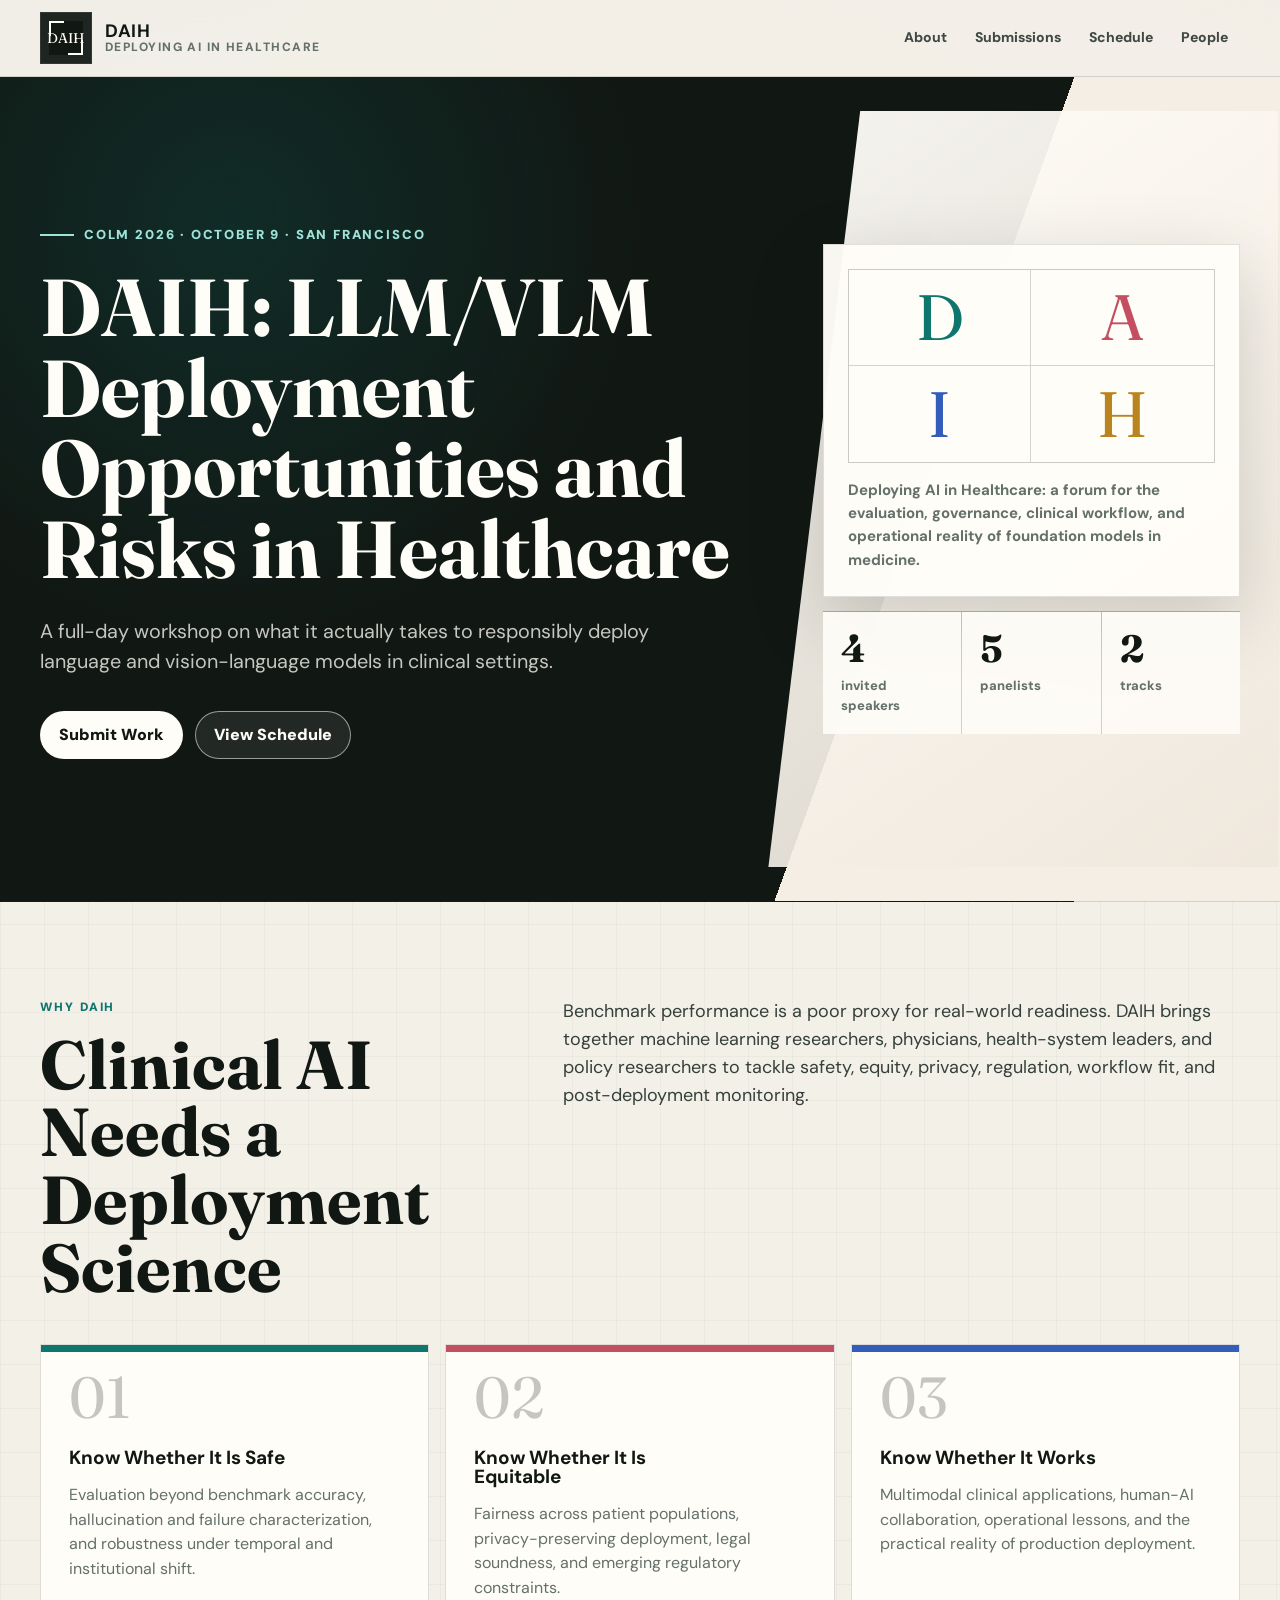
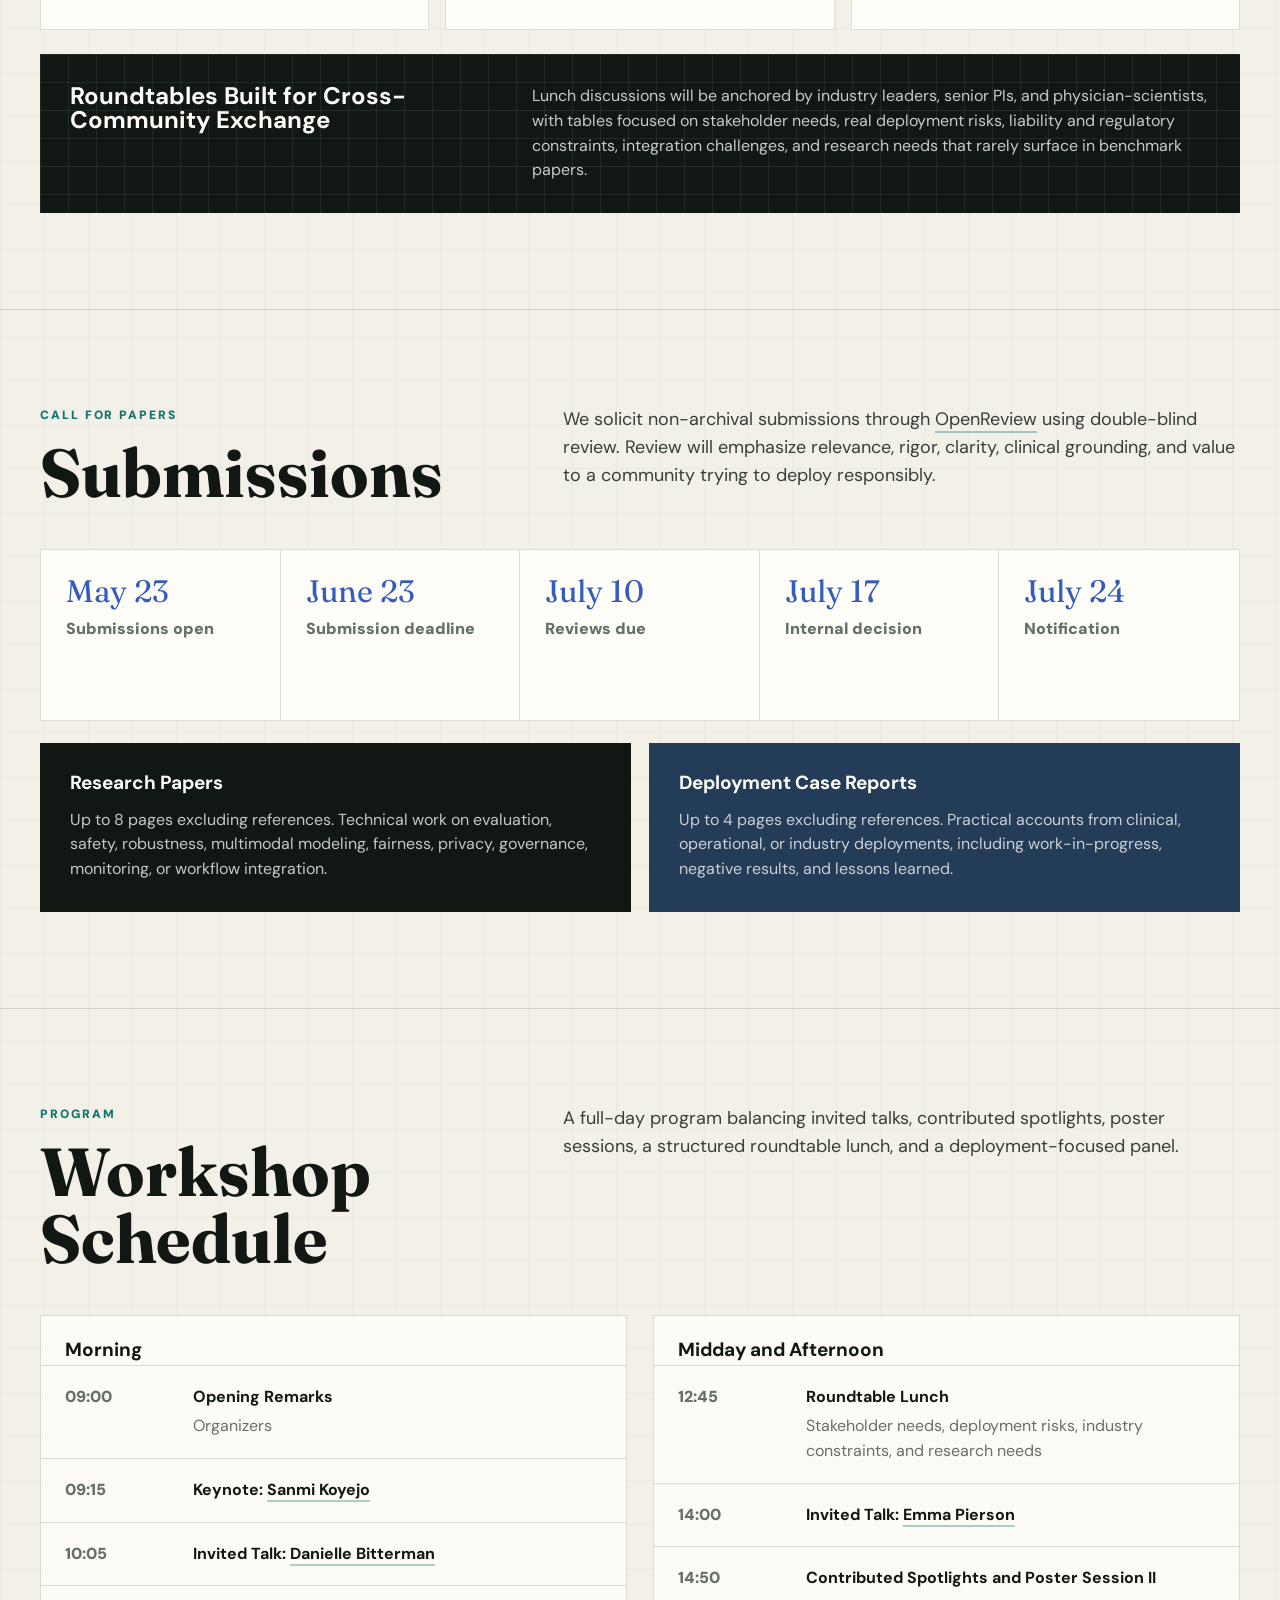
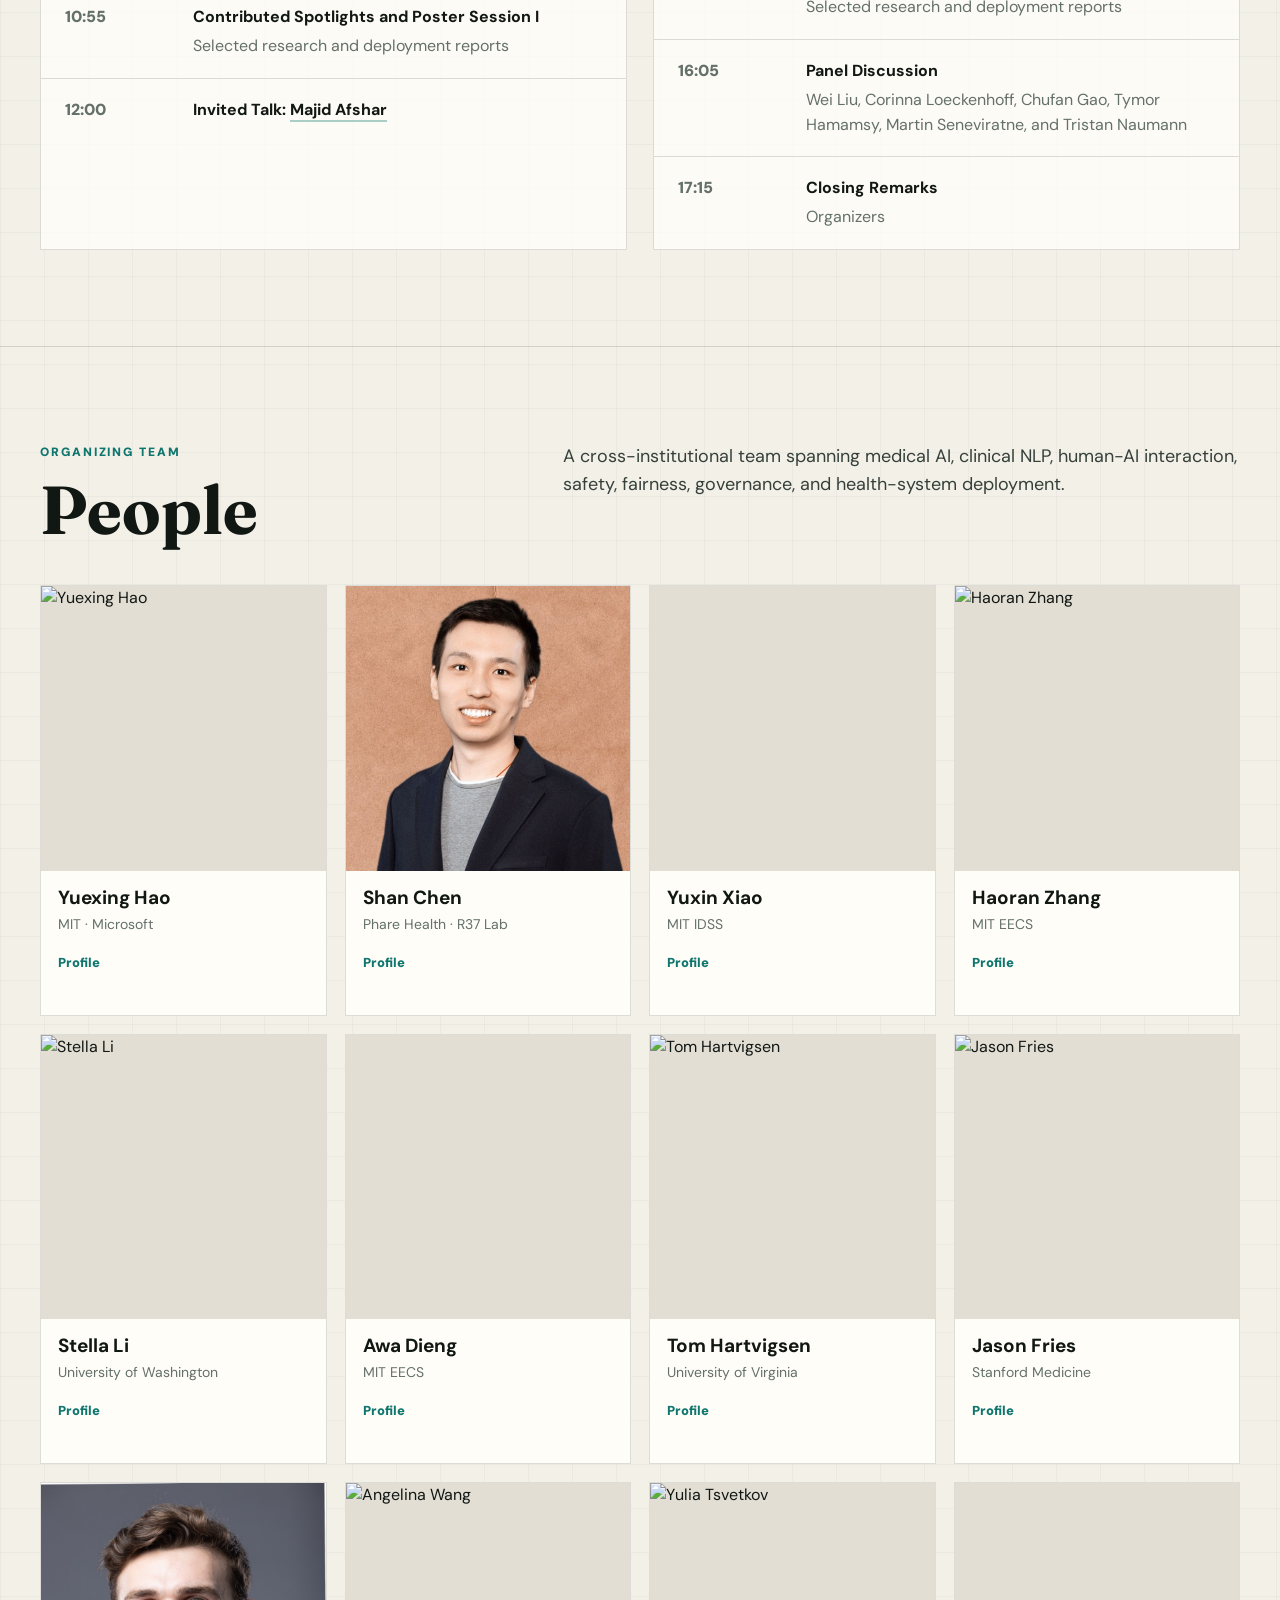
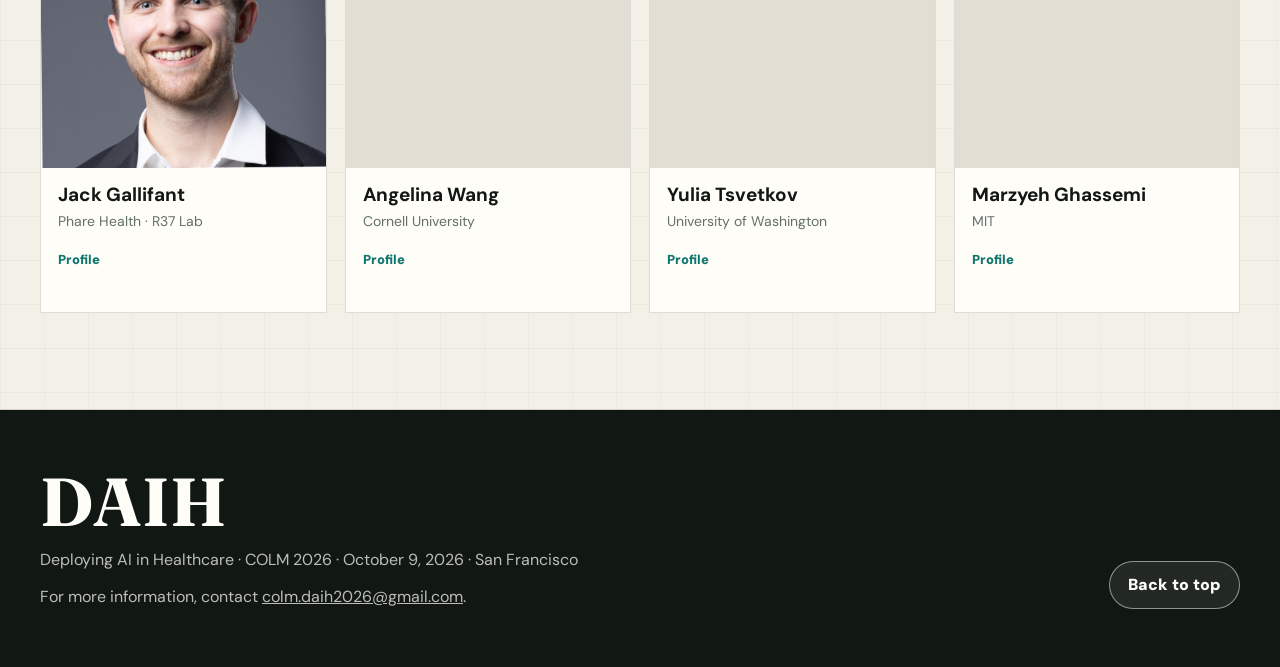
==== index.html @ 118650b2 "updates" ====
<!doctype html>
<html lang="en">
  <head>
    <meta charset="utf-8">
    <meta name="viewport" content="width=device-width, initial-scale=1">
    <meta name="description" content="DAIH at COLM 2026: a workshop on deployment opportunities and risks for LLMs and VLMs in healthcare.">
    <meta property="og:title" content="DAIH | COLM 2026 Workshop">
    <meta property="og:description" content="A COLM 2026 workshop on deployment opportunities and risks for LLMs and VLMs in healthcare.">
    <meta property="og:type" content="website">
    <meta property="og:url" content="https://daih2026.github.io/">
    <meta property="og:image" content="https://daih2026.github.io/assets/preview.png">
    <meta property="og:image:width" content="1200">
    <meta property="og:image:height" content="630">
    <meta name="twitter:card" content="summary_large_image">
    <meta name="twitter:title" content="DAIH | COLM 2026 Workshop">
    <meta name="twitter:description" content="A COLM 2026 workshop on deployment opportunities and risks for LLMs and VLMs in healthcare.">
    <meta name="twitter:image" content="https://daih2026.github.io/assets/preview.png">
    <title>DAIH | COLM 2026 Workshop</title>
    <link rel="icon" href="assets/logo.svg" type="image/svg+xml">
    <link rel="preconnect" href="https://fonts.googleapis.com">
    <link rel="preconnect" href="https://fonts.gstatic.com" crossorigin>
    <link href="https://fonts.googleapis.com/css2?family=DM+Sans:wght@400;500;600;700;800&family=Fraunces:opsz,wght@9..144,600;9..144,700&display=swap" rel="stylesheet">
    <style>
      :root {
        --ink: #111713;
        --ink-2: #1d2823;
        --mist: #f3f0e8;
        --paper: #fffdf8;
        --line: rgba(17, 23, 19, 0.14);
        --teal: #0f766e;
        --blue: #335cbb;
        --coral: #c34f60;
        --gold: #b9831f;
        --violet: #5b4ea1;
        --green: #3b7a4a;
        --muted: #64706a;
        --white: #ffffff;
        --shadow: 0 24px 80px rgba(17, 23, 19, 0.14);
      }

      * {
        box-sizing: border-box;
      }

      html {
        scroll-behavior: smooth;
      }

      body {
        margin: 0;
        color: var(--ink);
        background:
          linear-gradient(rgba(17, 23, 19, 0.035) 1px, transparent 1px),
          linear-gradient(90deg, rgba(17, 23, 19, 0.035) 1px, transparent 1px),
          var(--mist);
        background-size: 44px 44px;
        font-family: "DM Sans", ui-sans-serif, system-ui, sans-serif;
        line-height: 1.55;
      }

      body::before {
        content: "";
        position: fixed;
        inset: 0;
        pointer-events: none;
        background:
          linear-gradient(112deg, rgba(15, 118, 110, 0.13), transparent 36%),
          linear-gradient(25deg, transparent 58%, rgba(195, 79, 96, 0.12));
        z-index: -1;
      }

      a {
        color: inherit;
        text-decoration: none;
      }

      img {
        display: block;
        max-width: 100%;
      }

      .wrap {
        width: min(1200px, calc(100% - 36px));
        margin: 0 auto;
      }

      .nav {
        position: sticky;
        top: 0;
        z-index: 50;
        border-bottom: 1px solid var(--line);
        background: rgba(243, 240, 232, 0.9);
        backdrop-filter: blur(18px);
      }

      .nav-inner {
        min-height: 76px;
        display: flex;
        align-items: center;
        justify-content: space-between;
        gap: 24px;
      }

      .brand {
        display: flex;
        align-items: center;
        gap: 13px;
        min-width: 0;
      }

      .logo {
        width: 52px;
        height: 52px;
        position: relative;
        flex: 0 0 auto;
        display: grid;
        place-items: center;
        color: var(--paper);
        background: var(--ink);
        border: 1px solid rgba(255, 255, 255, 0.14);
        box-shadow: inset 0 0 0 8px rgba(255, 253, 248, 0.06);
      }

      .logo::before,
      .logo::after {
        content: "";
        position: absolute;
        width: 13px;
        height: 13px;
        border: 2px solid currentColor;
      }

      .logo::before {
        left: 8px;
        top: 8px;
        border-right: 0;
        border-bottom: 0;
      }

      .logo::after {
        right: 8px;
        bottom: 8px;
        border-left: 0;
        border-top: 0;
      }

      .logo span {
        font-family: "Fraunces", serif;
        font-size: 14px;
        line-height: 1;
      }

      .brand-text {
        display: grid;
        line-height: 1.05;
      }

      .brand-text strong {
        font-size: 18px;
        letter-spacing: 0.04em;
      }

      .brand-text small {
        color: var(--muted);
        font-size: 12px;
        font-weight: 800;
        letter-spacing: 0.12em;
        text-transform: uppercase;
      }

      .nav-links {
        display: flex;
        align-items: center;
        gap: 4px;
        color: #3f4944;
        font-size: 14px;
        font-weight: 800;
        white-space: nowrap;
      }

      .nav-links a {
        padding: 10px 12px;
        border-radius: 999px;
      }

      .nav-links a:hover {
        background: rgba(17, 23, 19, 0.08);
      }

      .hero {
        min-height: calc(100vh - 76px);
        display: grid;
        align-items: center;
        overflow: hidden;
        border-bottom: 1px solid var(--line);
        background:
          radial-gradient(circle at 18% 18%, rgba(15, 118, 110, 0.22), transparent 34%),
          linear-gradient(110deg, var(--ink) 0 68%, #f4eee4 68% 100%);
      }

      .hero-inner {
        display: grid;
        grid-template-columns: minmax(0, 1fr) minmax(340px, 0.58fr);
        gap: clamp(36px, 5vw, 72px);
        align-items: center;
        min-height: calc(100vh - 76px);
        padding: 58px 0;
        position: relative;
      }

      .hero-inner::before {
        content: "";
        position: absolute;
        top: 34px;
        right: min(-34px, -3vw);
        bottom: 34px;
        width: min(510px, 46vw);
        background:
          linear-gradient(145deg, rgba(255, 253, 248, 0.96), rgba(239, 231, 220, 0.9));
        clip-path: polygon(18% 0, 100% 0, 100% 100%, 0 100%);
        box-shadow: -30px 34px 80px rgba(0, 0, 0, 0.16);
        pointer-events: none;
      }

      .hero-copy-block {
        position: relative;
        z-index: 1;
        color: var(--paper);
        padding: 22px 0;
      }

      .eyebrow {
        display: inline-flex;
        align-items: center;
        gap: 10px;
        margin: 0 0 22px;
        color: #9fe2d9;
        font-size: 13px;
        font-weight: 900;
        letter-spacing: 0.14em;
        text-transform: uppercase;
      }

      .eyebrow::before {
        content: "";
        width: 34px;
        height: 2px;
        background: currentColor;
      }

      h1,
      h2,
      h3 {
        margin: 0;
        line-height: 1;
      }

      h1,
      h2 {
        font-family: "Fraunces", Georgia, serif;
        letter-spacing: 0;
      }

      h1 {
        max-width: 720px;
        font-size: clamp(50px, 6.3vw, 84px);
      }

      h2 {
        font-size: clamp(34px, 5.3vw, 68px);
      }

      h3 {
        font-size: 19px;
      }

      .hero-copy {
        max-width: 640px;
        margin: 26px 0 0;
        color: rgba(255, 253, 248, 0.76);
        font-size: clamp(18px, 1.55vw, 21px);
      }

      .hero-actions {
        display: flex;
        flex-wrap: wrap;
        gap: 12px;
        margin-top: 34px;
      }

      .button {
        display: inline-flex;
        align-items: center;
        justify-content: center;
        min-height: 48px;
        padding: 0 18px;
        border: 1px solid var(--ink);
        background: var(--ink);
        color: var(--paper);
        border-radius: 999px;
        font-weight: 900;
      }

      .button.light {
        border-color: rgba(255, 253, 248, 0.8);
        background: var(--paper);
        color: var(--ink);
      }

      .button.ghost {
        background: rgba(255, 253, 248, 0.08);
        color: var(--paper);
        border-color: rgba(255, 253, 248, 0.54);
        backdrop-filter: blur(10px);
      }

      .button:hover {
        transform: translateY(-1px);
      }

      .identity-board {
        position: relative;
        z-index: 1;
        align-self: center;
        justify-self: end;
        display: grid;
        width: min(430px, 100%);
        gap: 14px;
      }

      .identity-card {
        background: rgba(255, 253, 248, 0.97);
        border: 1px solid rgba(17, 23, 19, 0.13);
        box-shadow: 0 24px 70px rgba(17, 23, 19, 0.18);
        padding: 24px;
      }

      .monogram {
        display: grid;
        grid-template-columns: repeat(2, 1fr);
        overflow: hidden;
        border: 1px solid rgba(17, 23, 19, 0.22);
        background: var(--paper);
      }

      .monogram span {
        min-height: 96px;
        display: grid;
        place-items: center;
        border-right: 1px solid rgba(17, 23, 19, 0.18);
        border-bottom: 1px solid rgba(17, 23, 19, 0.18);
        font-family: "Fraunces", Georgia, serif;
        font-size: clamp(48px, 5vw, 68px);
        line-height: 1;
      }

      .monogram span:nth-child(2),
      .monogram span:nth-child(4) {
        border-right: 0;
      }

      .monogram span:nth-child(3),
      .monogram span:nth-child(4) {
        border-bottom: 0;
      }

      .monogram .d { color: var(--teal); }
      .monogram .a { color: var(--coral); }
      .monogram .i { color: var(--blue); }
      .monogram .h { color: var(--gold); }

      .identity-card p {
        margin: 16px 0 0;
        color: var(--muted);
        font-weight: 700;
        font-size: 15px;
      }

      .stat-grid {
        display: grid;
        grid-template-columns: repeat(3, minmax(0, 1fr));
        gap: 1px;
        background: var(--line);
        border-top: 1px solid var(--line);
      }

      .stat {
        padding: 18px;
        background: rgba(255, 253, 248, 0.95);
      }

      .stat strong {
        display: block;
        color: var(--ink);
        font-family: "Fraunces", Georgia, serif;
        font-size: 38px;
        line-height: 1;
      }

      .stat span {
        display: block;
        margin-top: 8px;
        color: var(--muted);
        font-weight: 800;
        font-size: 13px;
      }

      section {
        padding: 96px 0;
        border-bottom: 1px solid var(--line);
      }

      .section-head {
        display: grid;
        grid-template-columns: minmax(0, 0.82fr) minmax(300px, 1.18fr);
        gap: 52px;
        align-items: start;
        margin-bottom: 42px;
      }

      .section-head p {
        margin: 0;
        color: #35403a;
        font-size: 18px;
      }

      .label {
        display: block;
        margin-bottom: 14px;
        color: var(--teal);
        font-size: 12px;
        font-weight: 900;
        letter-spacing: 0.16em;
        text-transform: uppercase;
      }

      .bar-grid {
        display: grid;
        grid-template-columns: repeat(3, minmax(0, 1fr));
        gap: 16px;
      }

      .bar-card {
        position: relative;
        min-height: 280px;
        padding: 28px;
        overflow: hidden;
        background: var(--paper);
        border: 1px solid var(--line);
      }

      .bar-card::before {
        content: "";
        position: absolute;
        left: 0;
        top: 0;
        width: 100%;
        height: 7px;
        background: var(--teal);
      }

      .bar-card:nth-child(2)::before { background: var(--coral); }
      .bar-card:nth-child(3)::before { background: var(--blue); }

      .bar-card .num {
        color: rgba(17, 23, 19, 0.24);
        font-family: "Fraunces", Georgia, serif;
        font-size: 58px;
        line-height: 0.85;
      }

      .bar-card h3 {
        margin-top: 22px;
        max-width: 250px;
      }

      .bar-card p {
        margin: 16px 0 0;
        color: var(--muted);
      }

      .callout {
        display: grid;
        grid-template-columns: minmax(0, 0.78fr) minmax(280px, 1.22fr);
        gap: 28px;
        margin-top: 24px;
        padding: 30px;
        color: var(--paper);
        background:
          linear-gradient(90deg, rgba(255, 255, 255, 0.08) 1px, transparent 1px),
          linear-gradient(rgba(255, 255, 255, 0.08) 1px, transparent 1px),
          var(--ink);
        background-size: 28px 28px;
      }

      .callout h3 {
        font-size: 24px;
      }

      .callout p {
        margin: 0;
        color: rgba(255, 253, 248, 0.78);
      }

      .timeline {
        display: grid;
        grid-template-columns: repeat(5, minmax(0, 1fr));
        border: 1px solid var(--line);
        background: var(--paper);
      }

      .deadline {
        min-height: 170px;
        padding: 25px;
        border-right: 1px solid var(--line);
      }

      .deadline:last-child {
        border-right: 0;
      }

      .deadline time {
        display: block;
        color: var(--blue);
        font-family: "Fraunces", Georgia, serif;
        font-size: 31px;
        line-height: 1.05;
      }

      .deadline span {
        display: block;
        color: var(--muted);
        font-weight: 900;
        margin-top: 10px;
      }

      .tracks {
        display: grid;
        grid-template-columns: repeat(2, minmax(0, 1fr));
        gap: 18px;
        margin-top: 22px;
      }

      .track {
        padding: 30px;
        background: var(--ink);
        color: var(--paper);
      }

      .track:nth-child(2) {
        background: #233c57;
      }

      .track p {
        color: rgba(255, 253, 248, 0.77);
        margin-bottom: 0;
      }

      .support-grid {
        display: grid;
        grid-template-columns: repeat(4, minmax(0, 1fr));
        gap: 14px;
      }

      .support-card {
        min-height: 180px;
        padding: 24px;
        background: var(--paper);
        border: 1px solid var(--line);
      }

      .support-card strong {
        display: inline-grid;
        place-items: center;
        width: 36px;
        height: 36px;
        margin-bottom: 20px;
        color: var(--paper);
        background: var(--teal);
        border-radius: 50%;
      }

      .support-card:nth-child(2) strong { background: var(--coral); }
      .support-card:nth-child(3) strong { background: var(--blue); }
      .support-card:nth-child(4) strong { background: var(--gold); }

      .support-card p {
        margin: 10px 0 0;
        color: var(--muted);
        font-size: 15px;
      }

      .schedule {
        display: grid;
        grid-template-columns: repeat(2, minmax(0, 1fr));
        gap: 26px;
      }

      .schedule-column {
        background: rgba(255, 253, 248, 0.82);
        border: 1px solid var(--line);
      }

      .schedule-column h3 {
        padding: 24px 24px 6px;
      }

      .slot {
        display: grid;
        grid-template-columns: 110px minmax(0, 1fr);
        gap: 18px;
        padding: 19px 24px;
        border-top: 1px solid var(--line);
      }

      .slot time {
        color: var(--muted);
        font-weight: 900;
      }

      .slot strong,
      .slot span {
        display: block;
      }

      .slot a {
        color: inherit;
        border-bottom: 2px solid rgba(15, 118, 110, 0.35);
      }

      .slot a:hover {
        color: var(--teal);
        border-bottom-color: currentColor;
      }

      .slot span {
        color: var(--muted);
        margin-top: 4px;
      }

      .people-grid {
        display: grid;
        grid-template-columns: repeat(4, minmax(0, 1fr));
        gap: 18px;
      }

      .person {
        min-width: 0;
        background: var(--paper);
        border: 1px solid var(--line);
        transition: transform 0.18s ease, box-shadow 0.18s ease;
      }

      .person:hover {
        transform: translateY(-4px);
        box-shadow: 0 18px 46px rgba(17, 23, 19, 0.12);
      }

      .person-photo {
        width: 100%;
        aspect-ratio: 1 / 1;
        overflow: hidden;
        background: #e2ded4;
      }

      .person-photo img {
        width: 100%;
        height: 100%;
        aspect-ratio: 1 / 1;
        object-fit: cover;
      }

      .person-photo img.tight-crop {
        width: 142%;
        height: 142%;
        max-width: none;
        margin: -21%;
      }

      .person-body {
        min-height: 144px;
        padding: 17px;
      }

      .person p {
        margin: 7px 0 14px;
        color: var(--muted);
        font-size: 14px;
      }

      .person a {
        color: var(--teal);
        font-weight: 900;
        font-size: 13px;
      }

      .sponsors {
        display: grid;
        grid-template-columns: repeat(2, minmax(0, 1fr));
        gap: 14px;
      }

      .sponsor-card {
        padding: 26px;
        background: var(--paper);
        border: 1px solid var(--line);
        border-top: 7px solid var(--teal);
      }

      .sponsor-card:nth-child(2) { border-top-color: var(--blue); }

      .sponsor-card strong {
        display: block;
        margin-top: 20px;
        font-family: "Fraunces", Georgia, serif;
        font-size: 34px;
        line-height: 1;
      }

      .sponsor-card p {
        color: var(--muted);
        margin: 12px 0 0;
        font-size: 15px;
      }

      footer {
        padding: 58px 0;
        color: var(--paper);
        background: var(--ink);
      }

      .footer-grid {
        display: grid;
        grid-template-columns: minmax(0, 1fr) auto;
        gap: 28px;
        align-items: end;
      }

      footer p {
        margin: 12px 0 0;
        color: rgba(255, 253, 248, 0.72);
      }

      footer .button.ghost {
        border-color: rgba(255, 253, 248, 0.5);
        color: var(--paper);
      }

      @media (max-width: 1000px) {
        .nav-inner {
          min-height: auto;
          align-items: flex-start;
          flex-direction: column;
          padding: 15px 0;
        }

        .nav-links {
          width: 100%;
          overflow-x: auto;
          padding-bottom: 3px;
        }

        .hero {
          min-height: auto;
          background:
            radial-gradient(circle at 15% 10%, rgba(15, 118, 110, 0.22), transparent 34%),
            linear-gradient(180deg, var(--ink) 0 68%, #f4eee4 68% 100%);
        }

        .hero-inner::before {
          top: 56%;
          right: -12%;
          bottom: 24px;
          width: 124%;
          clip-path: polygon(0 14%, 100% 0, 100% 100%, 0 100%);
        }

        .hero-inner,
        .section-head,
        .callout,
        .schedule,
        .footer-grid {
          grid-template-columns: 1fr;
        }

        .stat-grid,
        .bar-grid,
        .people-grid,
        .sponsors,
        .support-grid {
          grid-template-columns: repeat(2, minmax(0, 1fr));
        }

        .timeline {
          grid-template-columns: repeat(2, minmax(0, 1fr));
        }

        .deadline:nth-child(2) {
          border-right: 0;
        }
      }

      @media (max-width: 650px) {
        .wrap {
          width: min(100% - 28px, 1200px);
        }

        .hero-inner {
          padding-top: 42px;
          min-height: auto;
        }

        .hero-copy-block {
          padding-bottom: 22px;
        }

        .stat-grid,
        .bar-grid,
        .timeline,
        .tracks,
        .support-grid,
        .people-grid,
        .sponsors {
          grid-template-columns: 1fr;
        }

        .deadline,
        .deadline:nth-child(2) {
          border-right: 0;
          border-bottom: 1px solid var(--line);
        }

        .deadline:last-child {
          border-bottom: 0;
        }

        .slot {
          grid-template-columns: 1fr;
          gap: 5px;
        }

        section {
          padding: 70px 0;
        }
      }
    </style>
  </head>
  <body>
    <nav class="nav" aria-label="Primary navigation">
      <div class="wrap nav-inner">
        <a class="brand" href="#top" aria-label="DAIH workshop home">
          <span class="logo" aria-hidden="true"><span>DAIH</span></span>
          <span class="brand-text">
            <strong>DAIH</strong>
            <small>Deploying AI in Healthcare</small>
          </span>
        </a>
        <div class="nav-links">
          <a href="#about">About</a>
          <a href="#submissions">Submissions</a>
          <a href="#schedule">Schedule</a>
          <a href="#people">People</a>
        </div>
      </div>
    </nav>

    <main id="top">
      <header class="hero">
        <div class="wrap hero-inner">
          <div class="hero-copy-block">
            <p class="eyebrow">COLM 2026 · October 9 · San Francisco</p>
            <h1>DAIH: LLM/VLM Deployment Opportunities and Risks in Healthcare</h1>
            <p class="hero-copy">A full-day workshop on what it actually takes to responsibly deploy language and vision-language models in clinical settings.</p>
            <div class="hero-actions">
              <a class="button light" href="https://openreview.net/group?id=colmweb.org/COLM/2026/Workshop/DAIH">Submit Work</a>
              <a class="button ghost" href="#schedule">View Schedule</a>
            </div>
          </div>
          <aside class="identity-board" aria-label="DAIH identity and workshop highlights">
            <div class="identity-card">
              <div class="monogram" aria-label="DAIH">
                <span class="d">D</span>
                <span class="a">A</span>
                <span class="i">I</span>
                <span class="h">H</span>
              </div>
              <p>Deploying AI in Healthcare: a forum for the evaluation, governance, clinical workflow, and operational reality of foundation models in medicine.</p>
            </div>
            <div class="stat-grid">
              <div class="stat"><strong>4</strong><span>invited speakers</span></div>
              <div class="stat"><strong>5</strong><span>panelists</span></div>
              <div class="stat"><strong>2</strong><span>tracks</span></div>
            </div>
          </aside>
        </div>
      </header>

      <section id="about">
        <div class="wrap">
          <div class="section-head">
            <div>
              <span class="label">Why DAIH</span>
              <h2>Clinical AI Needs a Deployment Science</h2>
            </div>
            <p>Benchmark performance is a poor proxy for real-world readiness. DAIH brings together machine learning researchers, physicians, health-system leaders, and policy researchers to tackle safety, equity, privacy, regulation, workflow fit, and post-deployment monitoring.</p>
          </div>
          <div class="bar-grid">
            <article class="bar-card">
              <span class="num">01</span>
              <h3>Know Whether It Is Safe</h3>
              <p>Evaluation beyond benchmark accuracy, hallucination and failure characterization, and robustness under temporal and institutional shift.</p>
            </article>
            <article class="bar-card">
              <span class="num">02</span>
              <h3>Know Whether It Is Equitable</h3>
              <p>Fairness across patient populations, privacy-preserving deployment, legal soundness, and emerging regulatory constraints.</p>
            </article>
            <article class="bar-card">
              <span class="num">03</span>
              <h3>Know Whether It Works</h3>
              <p>Multimodal clinical applications, human-AI collaboration, operational lessons, and the practical reality of production deployment.</p>
            </article>
          </div>
          <div class="callout">
            <h3>Roundtables Built for Cross-Community Exchange</h3>
            <p>Lunch discussions will be anchored by industry leaders, senior PIs, and physician-scientists, with tables focused on stakeholder needs, real deployment risks, liability and regulatory constraints, integration challenges, and research needs that rarely surface in benchmark papers.</p>
          </div>
        </div>
      </section>

      <section id="submissions">
        <div class="wrap">
          <div class="section-head">
            <div>
              <span class="label">Call for Papers</span>
              <h2>Submissions</h2>
            </div>
            <p>We solicit non-archival submissions through <a href="https://openreview.net/group?id=colmweb.org/COLM/2026/Workshop/DAIH" style="border-bottom: 2px solid rgba(15, 118, 110, 0.35);">OpenReview</a> using double-blind review. Review will emphasize relevance, rigor, clarity, clinical grounding, and value to a community trying to deploy responsibly.</p>
          </div>
          <div class="timeline" aria-label="Important dates">
            <div class="deadline"><time datetime="2026-05-23">May 23</time><span>Submissions open</span></div>
            <div class="deadline"><time datetime="2026-06-23">June 23</time><span>Submission deadline</span></div>
            <div class="deadline"><time datetime="2026-07-10">July 10</time><span>Reviews due</span></div>
            <div class="deadline"><time datetime="2026-07-17">July 17</time><span>Internal decision</span></div>
            <div class="deadline"><time datetime="2026-07-24">July 24</time><span>Notification</span></div>
          </div>
          <div class="tracks">
            <article class="track">
              <h3>Research Papers</h3>
              <p>Up to 8 pages excluding references. Technical work on evaluation, safety, robustness, multimodal modeling, fairness, privacy, governance, monitoring, or workflow integration.</p>
            </article>
            <article class="track">
              <h3>Deployment Case Reports</h3>
              <p>Up to 4 pages excluding references. Practical accounts from clinical, operational, or industry deployments, including work-in-progress, negative results, and lessons learned.</p>
            </article>
          </div>
        </div>
      </section>

      <section id="schedule">
        <div class="wrap">
          <div class="section-head">
            <div>
              <span class="label">Program</span>
              <h2>Workshop Schedule</h2>
            </div>
            <p>A full-day program balancing invited talks, contributed spotlights, poster sessions, a structured roundtable lunch, and a deployment-focused panel.</p>
          </div>
          <div class="schedule">
            <div class="schedule-column">
              <h3>Morning</h3>
              <div class="slot"><time>09:00</time><div><strong>Opening Remarks</strong><span>Organizers</span></div></div>
              <div class="slot"><time>09:15</time><div><strong>Keynote: <a href="https://profiles.stanford.edu/sanmi-koyejo">Sanmi Koyejo</a></strong></div></div>
              <div class="slot"><time>10:05</time><div><strong>Invited Talk: <a href="https://aim.mgh.harvard.edu/team/danielle-bitterman">Danielle Bitterman</a></strong></div></div>
              <div class="slot"><time>10:55</time><div><strong>Contributed Spotlights and Poster Session I</strong><span>Selected research and deployment reports</span></div></div>
              <div class="slot"><time>12:00</time><div><strong>Invited Talk: <a href="https://www.medicine.wisc.edu/directory/afshar_majid">Majid Afshar</a></strong></div></div>
            </div>
            <div class="schedule-column">
              <h3>Midday and Afternoon</h3>
              <div class="slot"><time>12:45</time><div><strong>Roundtable Lunch</strong><span>Stakeholder needs, deployment risks, industry constraints, and research needs</span></div></div>
              <div class="slot"><time>14:00</time><div><strong>Invited Talk: <a href="https://www2.eecs.berkeley.edu/Faculty/Homepages/emmapierson.html">Emma Pierson</a></strong></div></div>
              <div class="slot"><time>14:50</time><div><strong>Contributed Spotlights and Poster Session II</strong><span>Selected research and deployment reports</span></div></div>
              <div class="slot"><time>16:05</time><div><strong>Panel Discussion</strong><span>Wei Liu, Corinna Loeckenhoff, Chufan Gao, Tymor Hamamsy, Martin Seneviratne, and Tristan Naumann</span></div></div>
              <div class="slot"><time>17:15</time><div><strong>Closing Remarks</strong><span>Organizers</span></div></div>
            </div>
          </div>
        </div>
      </section>

      <section id="people">
        <div class="wrap">
          <div class="section-head">
            <div>
              <span class="label">Organizing Team</span>
              <h2>People</h2>
            </div>
            <p>A cross-institutional team spanning medical AI, clinical NLP, human-AI interaction, safety, fairness, governance, and health-system deployment.</p>
          </div>
          <div class="people-grid">
            <article class="person">
              <div class="person-photo"><img src="https://healthy-ml.csail.mit.edu/author/yuexing-hao/avatar_hufb0354b64515bf810ad42f06c747f600_797369_270x270_fill_q90_lanczos_center.jpg" alt="Yuexing Hao"></div>
              <div class="person-body"><h3>Yuexing Hao</h3><p>MIT · Microsoft</p><a href="https://yuexinghao.github.io/Yuexing-Hao/">Profile</a></div>
            </article>
            <article class="person">
              <div class="person-photo"><img src="assets/shan-chen.jpg" alt="Shan Chen"></div>
              <div class="person-body"><h3>Shan Chen</h3><p>Phare Health · R37 Lab</p><a href="https://shanchen.dev/">Profile</a></div>
            </article>
            <article class="person">
              <div class="person-photo"><img class="tight-crop" src="https://xiaoyuxin1002.github.io/images/profile.png" alt="Yuxin Xiao"></div>
              <div class="person-body"><h3>Yuxin Xiao</h3><p>MIT IDSS</p><a href="https://xiaoyuxin1002.github.io/">Profile</a></div>
            </article>
            <article class="person">
              <div class="person-photo"><img src="https://haoran.ca/static/mainsite/profile.jpg" alt="Haoran Zhang"></div>
              <div class="person-body"><h3>Haoran Zhang</h3><p>MIT EECS</p><a href="https://haoran.ca/">Profile</a></div>
            </article>
            <article class="person">
              <div class="person-photo"><img src="https://stellalisy.com/assets/images/my-avatar-prof1.png" alt="Stella Li"></div>
              <div class="person-body"><h3>Stella Li</h3><p>University of Washington</p><a href="https://stellalisy.com/">Profile</a></div>
            </article>
            <article class="person">
              <div class="person-photo"><img class="tight-crop" src="https://simons.berkeley.edu/sites/default/files/styles/post_card_lg_2x/public/profile_1_0.png.jpg?h=36d6755a&itok=NZpTLjGg" alt="Awa Dieng"></div>
              <div class="person-body"><h3>Awa Dieng</h3><p>MIT EECS</p><a href="https://www.awadieng.me/">Profile</a></div>
            </article>
            <article class="person">
              <div class="person-photo"><img src="https://api.dsi.virginia.edu/sites/default/files/styles/square_md/public/2023-09/hartvigsen.jpg" alt="Tom Hartvigsen"></div>
              <div class="person-body"><h3>Tom Hartvigsen</h3><p>University of Virginia</p><a href="https://www.tomhartvigsen.com/">Profile</a></div>
            </article>
            <article class="person">
              <div class="person-photo"><img src="https://med.stanford.edu/services/api/cap/profiles/photocache.67896.jpg" alt="Jason Fries"></div>
              <div class="person-body"><h3>Jason Fries</h3><p>Stanford Medicine</p><a href="https://med.stanford.edu/profiles/jason-fries">Profile</a></div>
            </article>
            <article class="person">
              <div class="person-photo"><img src="assets/jack-gallifant.jpeg" alt="Jack Gallifant"></div>
              <div class="person-body"><h3>Jack Gallifant</h3><p>Phare Health · R37 Lab</p><a href="https://www.jackgallifant.com/">Profile</a></div>
            </article>
            <article class="person">
              <div class="person-photo"><img src="https://www.cs.cornell.edu/sites/default/files/2025-08/wang-angelina.jpg" alt="Angelina Wang"></div>
              <div class="person-body"><h3>Angelina Wang</h3><p>Cornell University</p><a href="https://www.cs.cornell.edu/people/angelina-wang">Profile</a></div>
            </article>
            <article class="person">
              <div class="person-photo"><img src="https://www.cs.washington.edu/wp-content/uploads/elementor/thumbs/portrait-yulia-tsvetkov-qszpx1pwb8uwji3b2t5bxtb8l7jj528h5ysblep6lc.jpg" alt="Yulia Tsvetkov"></div>
              <div class="person-body"><h3>Yulia Tsvetkov</h3><p>University of Washington</p><a href="https://www.cs.washington.edu/people/faculty/yulia-tsvetkov/">Profile</a></div>
            </article>
            <article class="person">
              <div class="person-photo"><img class="tight-crop" src="https://healthyml.org/media/marzyeh.png" alt="Marzyeh Ghassemi"></div>
              <div class="person-body"><h3>Marzyeh Ghassemi</h3><p>MIT</p><a href="https://healthyml.org/marzyeh/">Profile</a></div>
            </article>
          </div>
        </div>
      </section>

    </main>

    <footer>
      <div class="wrap footer-grid">
        <div>
          <h2>DAIH</h2>
          <p>Deploying AI in Healthcare · COLM 2026 · October 9, 2026 · San Francisco</p>
          <p>For more information, contact <a href="mailto:colm.daih2026@gmail.com" style="color: inherit; text-decoration: underline;">colm.daih2026@gmail.com</a>.</p>
        </div>
        <a class="button ghost" href="#top">Back to top</a>
      </div>
    </footer>
  </body>
</html>
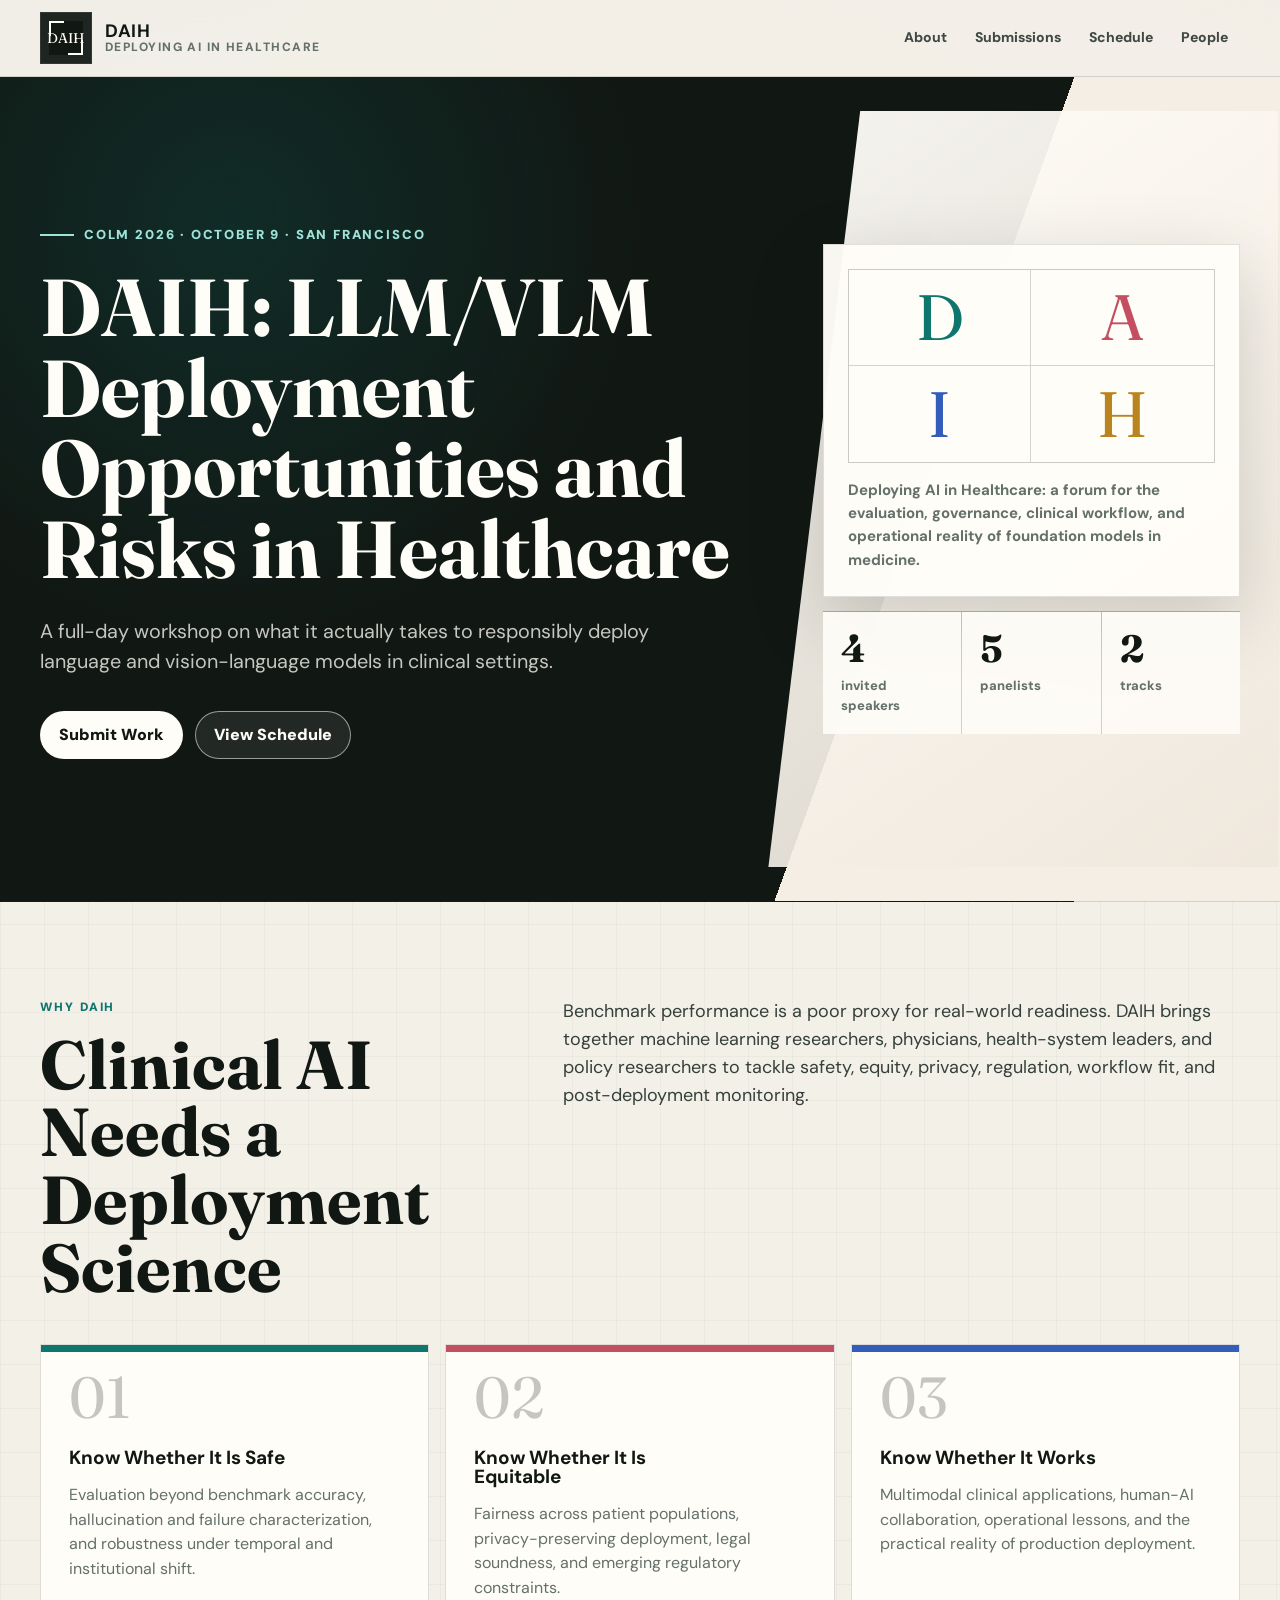
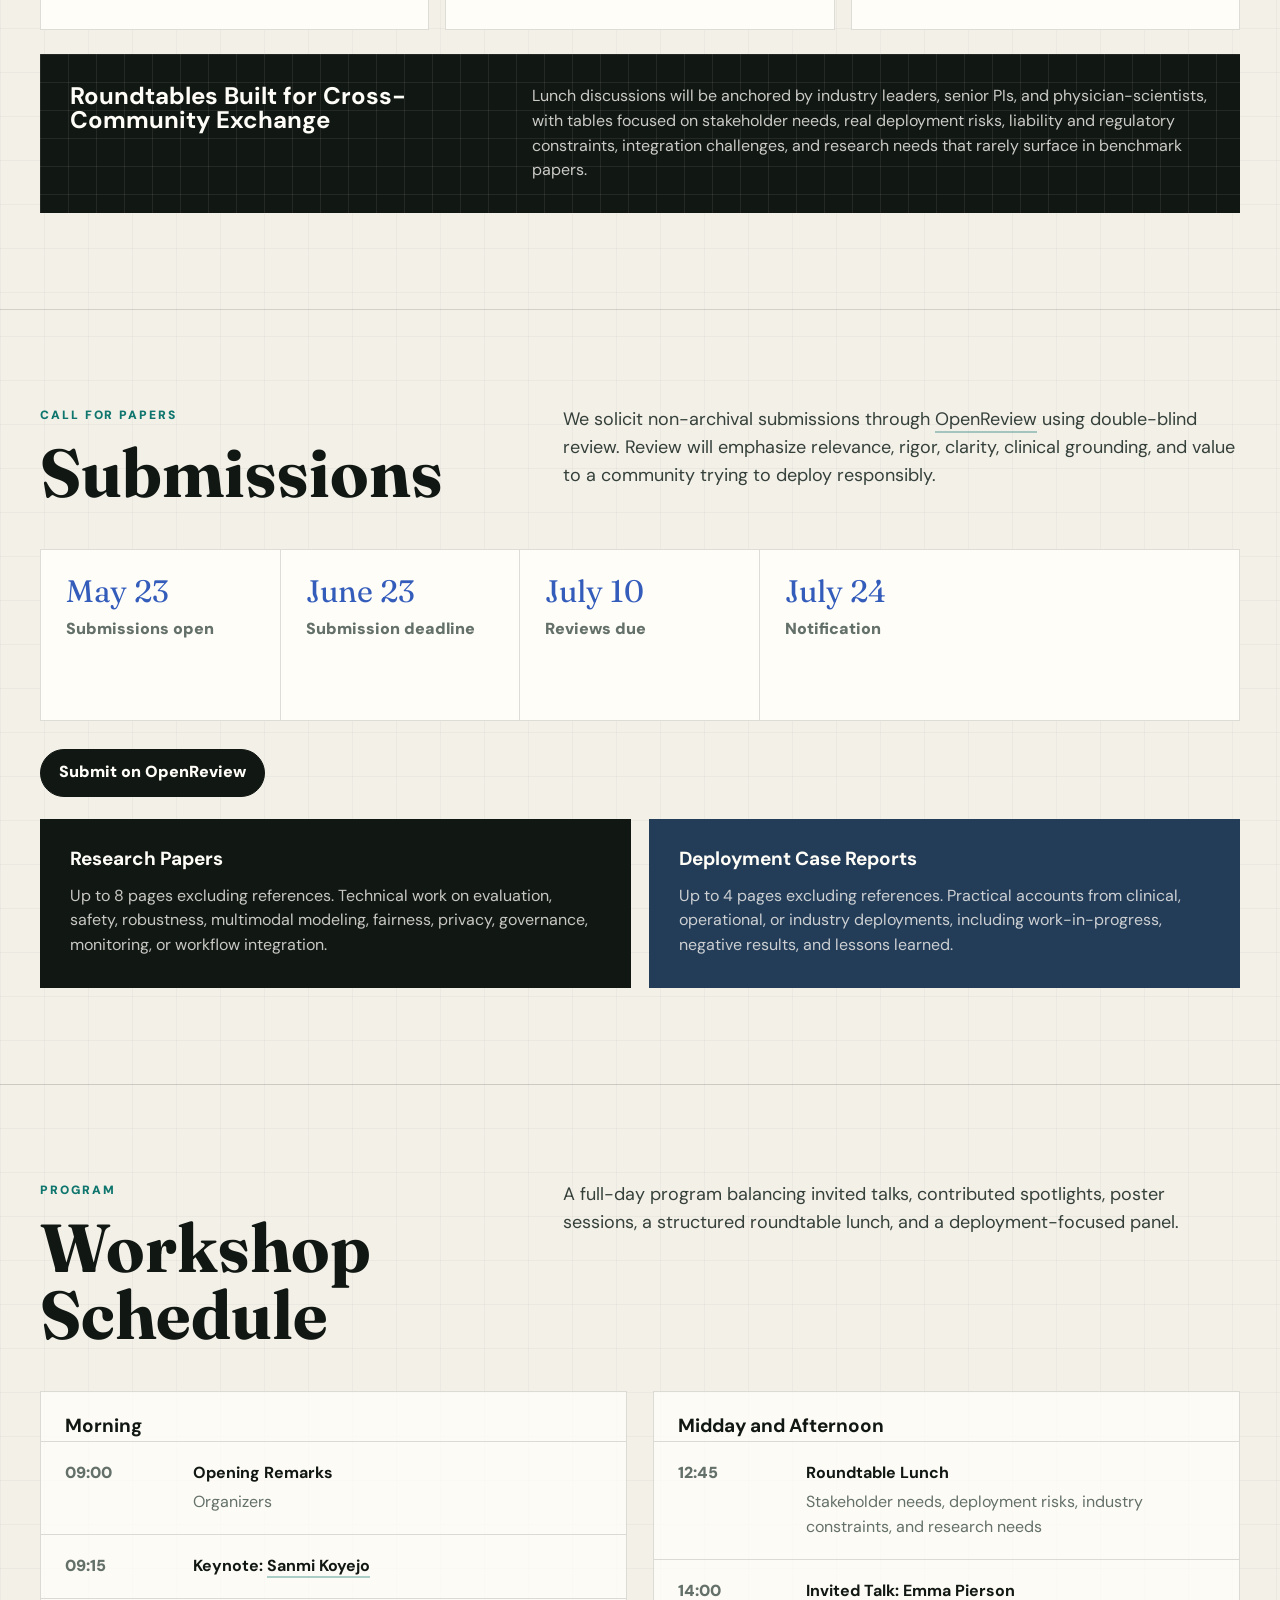
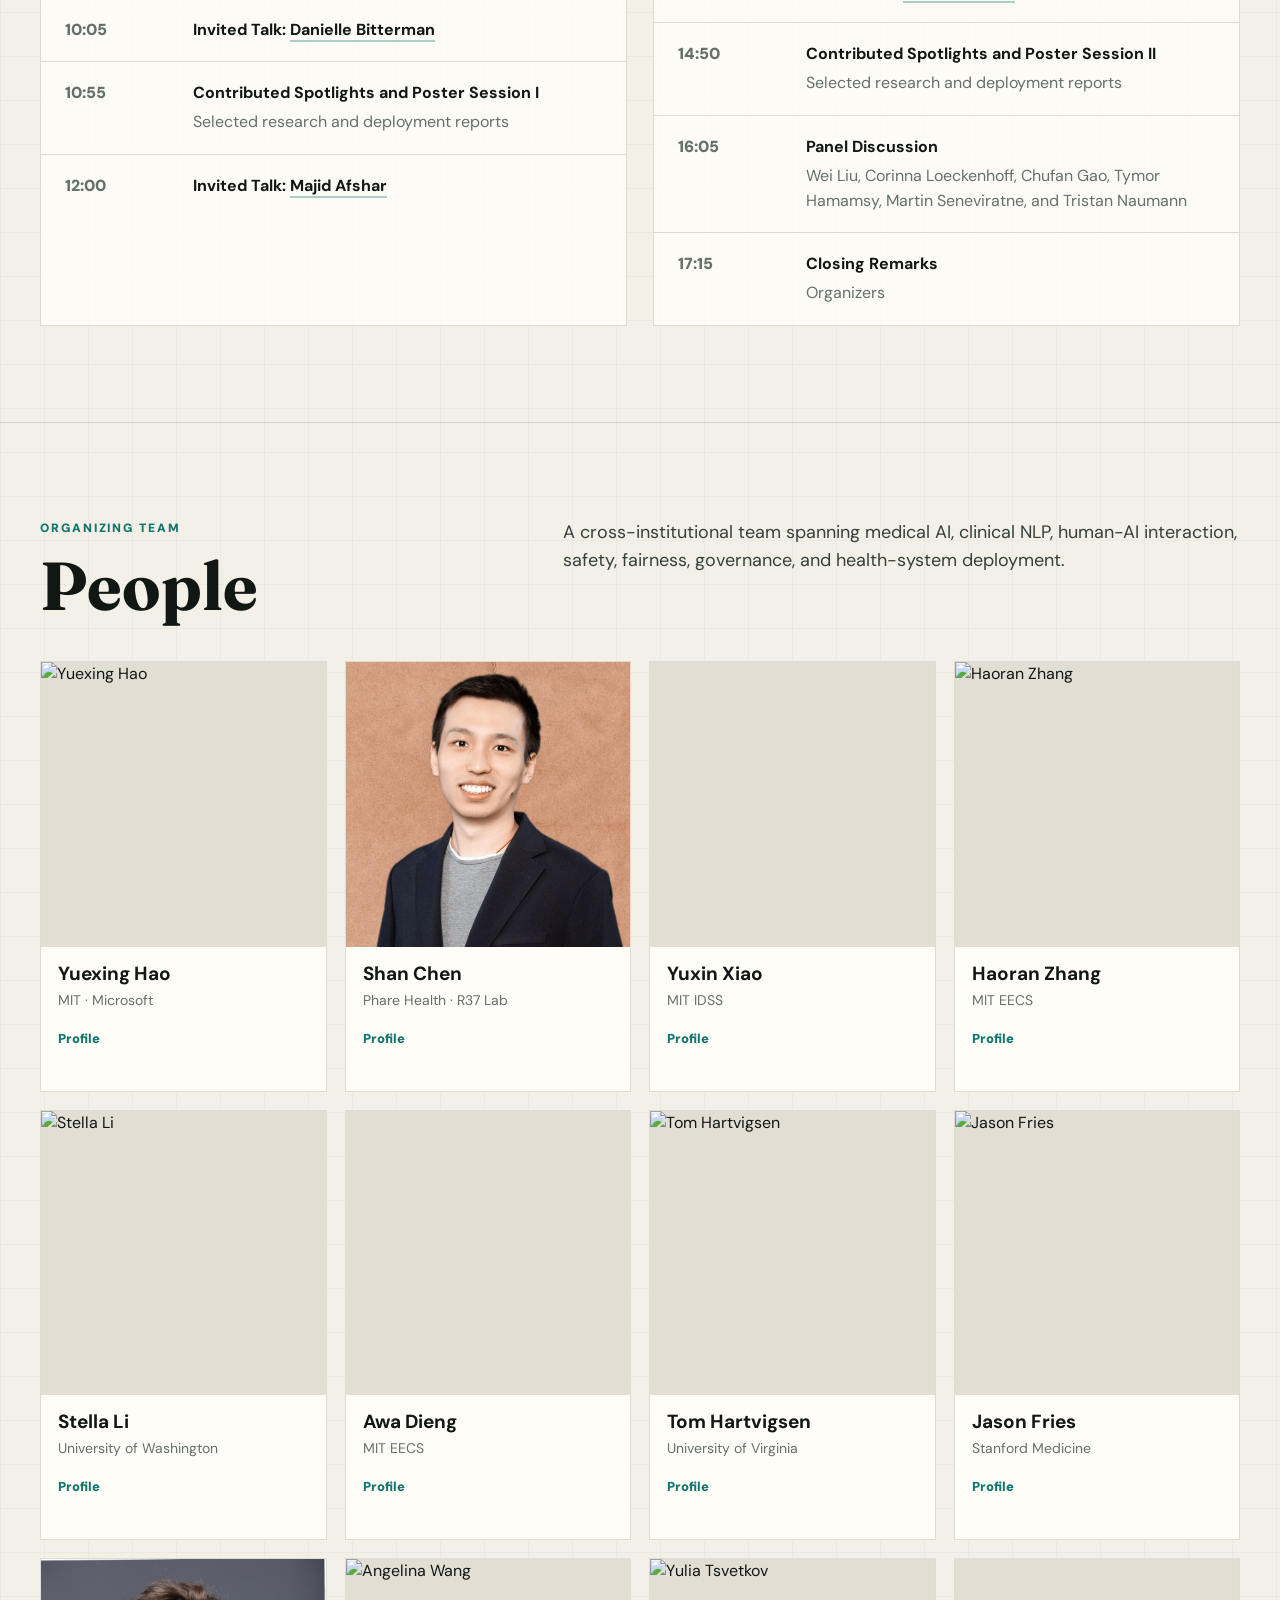
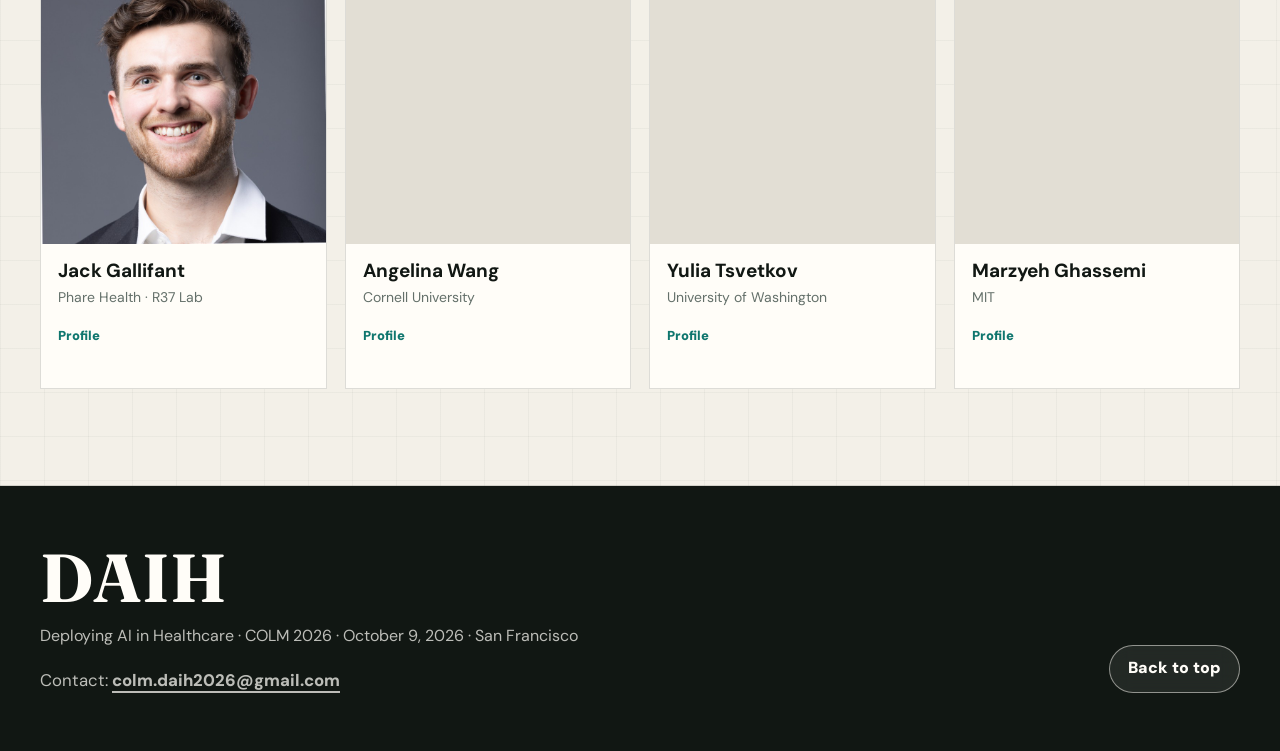
==== commit ee1e4d1f: "more updates" ====
--- a/index.html
+++ b/index.html
@@ -941,8 +941,10 @@
             <div class="deadline"><time datetime="2026-05-23">May 23</time><span>Submissions open</span></div>
             <div class="deadline"><time datetime="2026-06-23">June 23</time><span>Submission deadline</span></div>
             <div class="deadline"><time datetime="2026-07-10">July 10</time><span>Reviews due</span></div>
-            <div class="deadline"><time datetime="2026-07-17">July 17</time><span>Internal decision</span></div>
             <div class="deadline"><time datetime="2026-07-24">July 24</time><span>Notification</span></div>
+          </div>
+          <div style="margin-top: 28px; display: flex; flex-wrap: wrap; gap: 12px;">
+            <a class="button" href="https://openreview.net/group?id=colmweb.org/COLM/2026/Workshop/DAIH">Submit on OpenReview</a>
           </div>
           <div class="tracks">
             <article class="track">
@@ -1056,7 +1058,7 @@
         <div>
           <h2>DAIH</h2>
           <p>Deploying AI in Healthcare · COLM 2026 · October 9, 2026 · San Francisco</p>
-          <p>For more information, contact <a href="mailto:colm.daih2026@gmail.com" style="color: inherit; text-decoration: underline;">colm.daih2026@gmail.com</a>.</p>
+          <p style="margin-top: 18px; font-size: 1.05rem;">Contact: <a href="mailto:colm.daih2026@gmail.com" style="color: inherit; font-weight: 800; border-bottom: 2px solid currentColor;">colm.daih2026@gmail.com</a></p>
         </div>
         <a class="button ghost" href="#top">Back to top</a>
       </div>
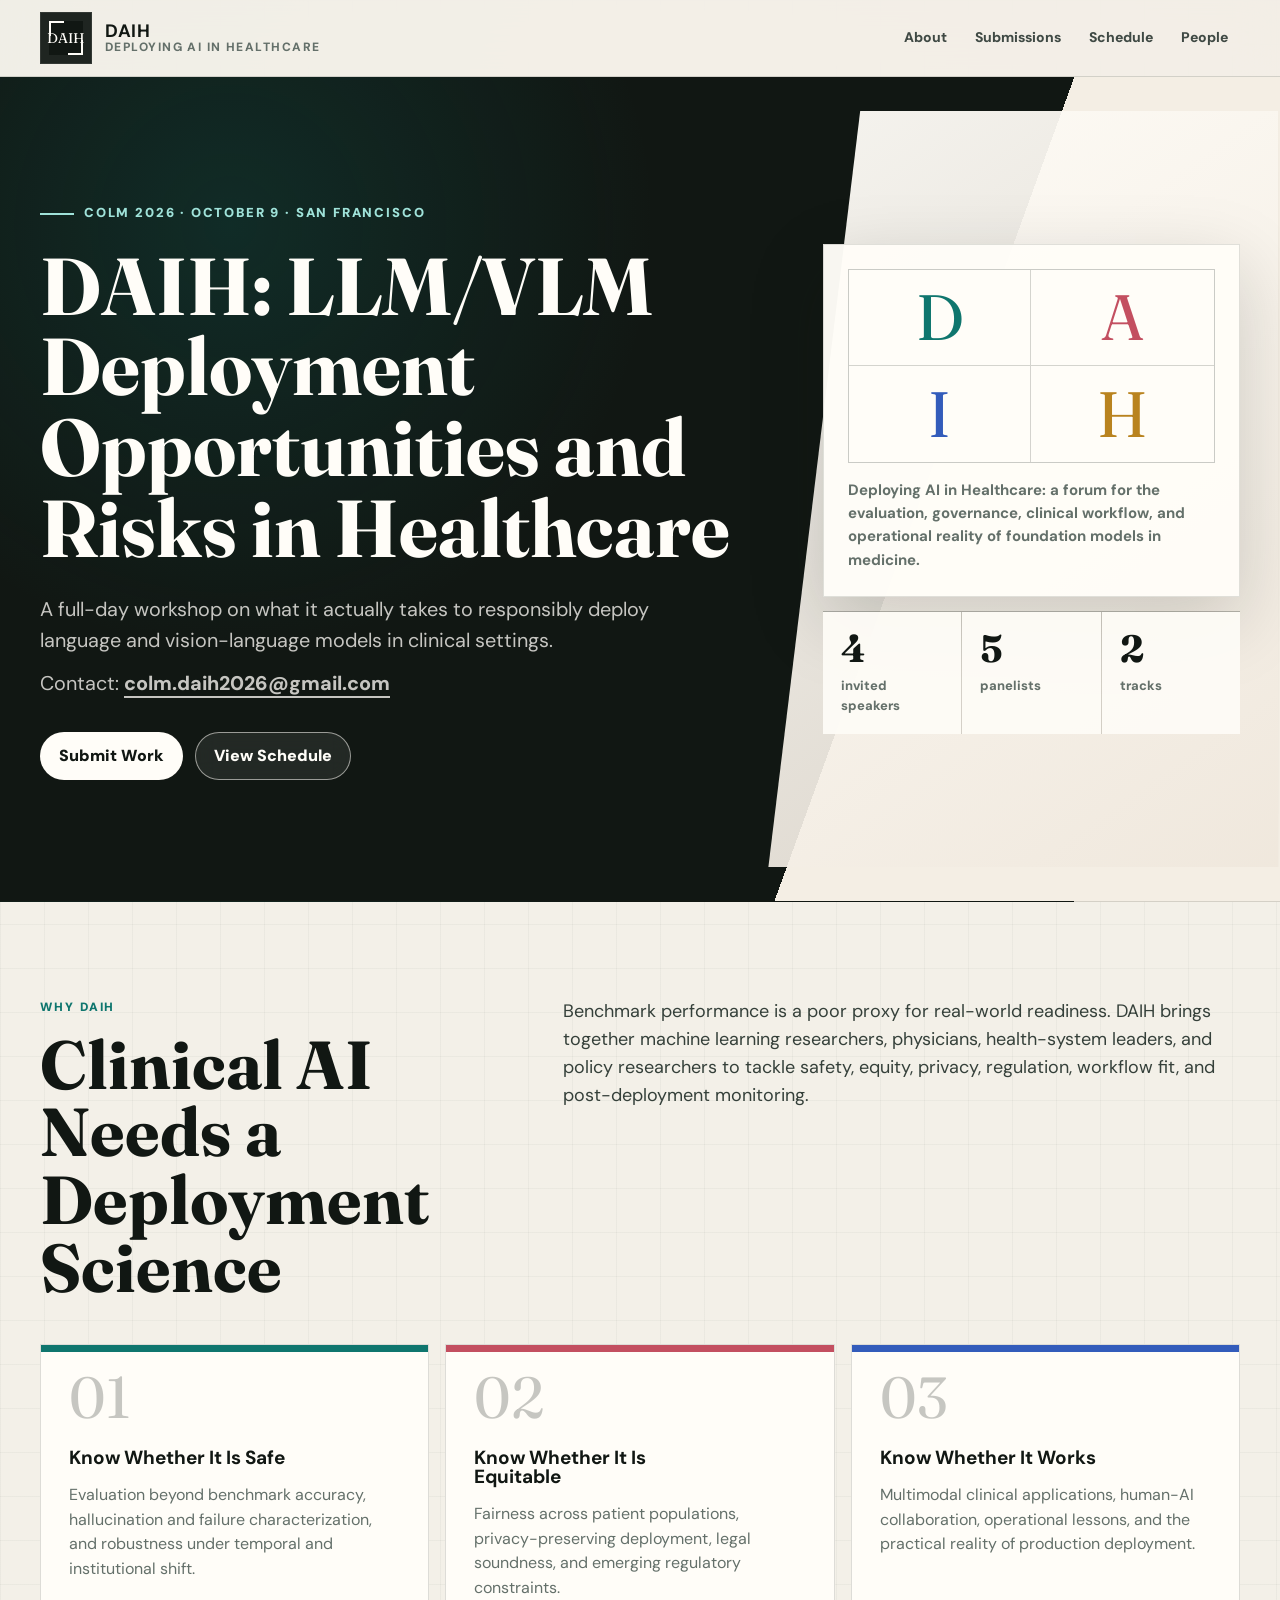
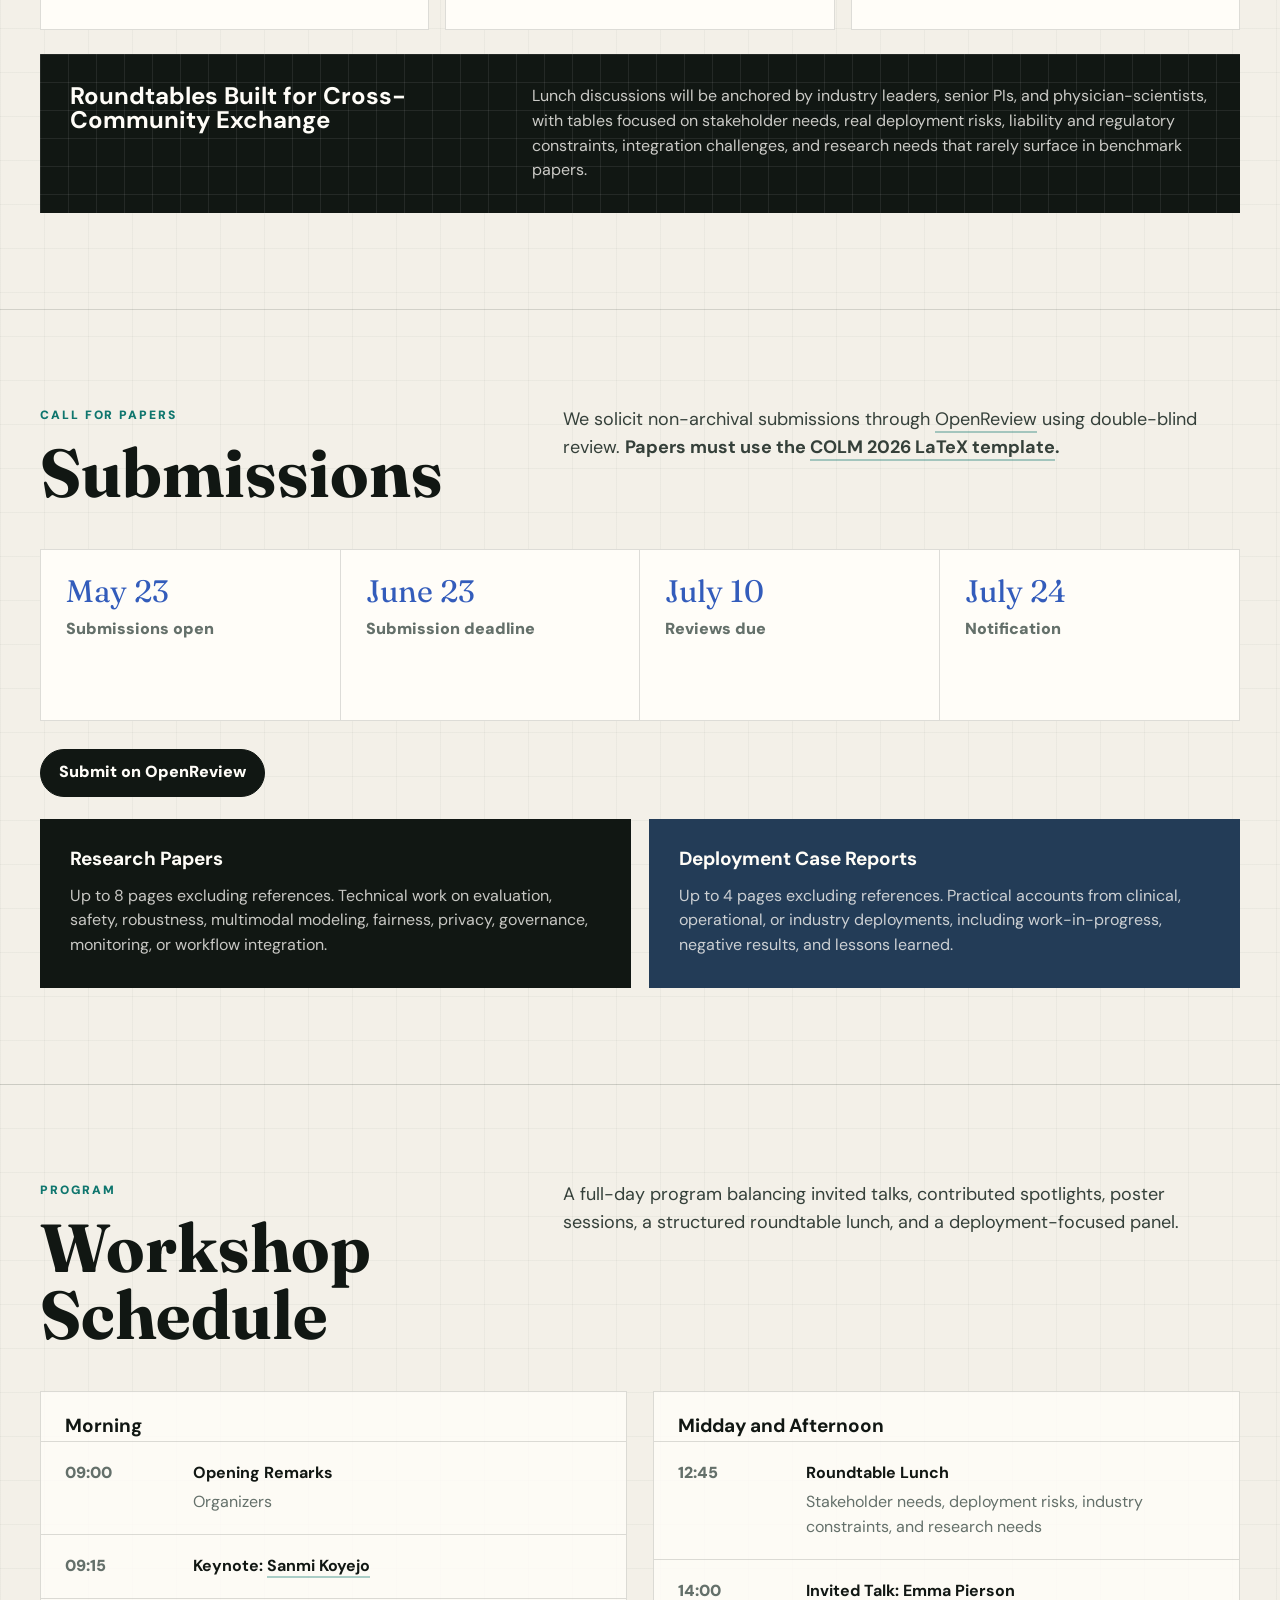
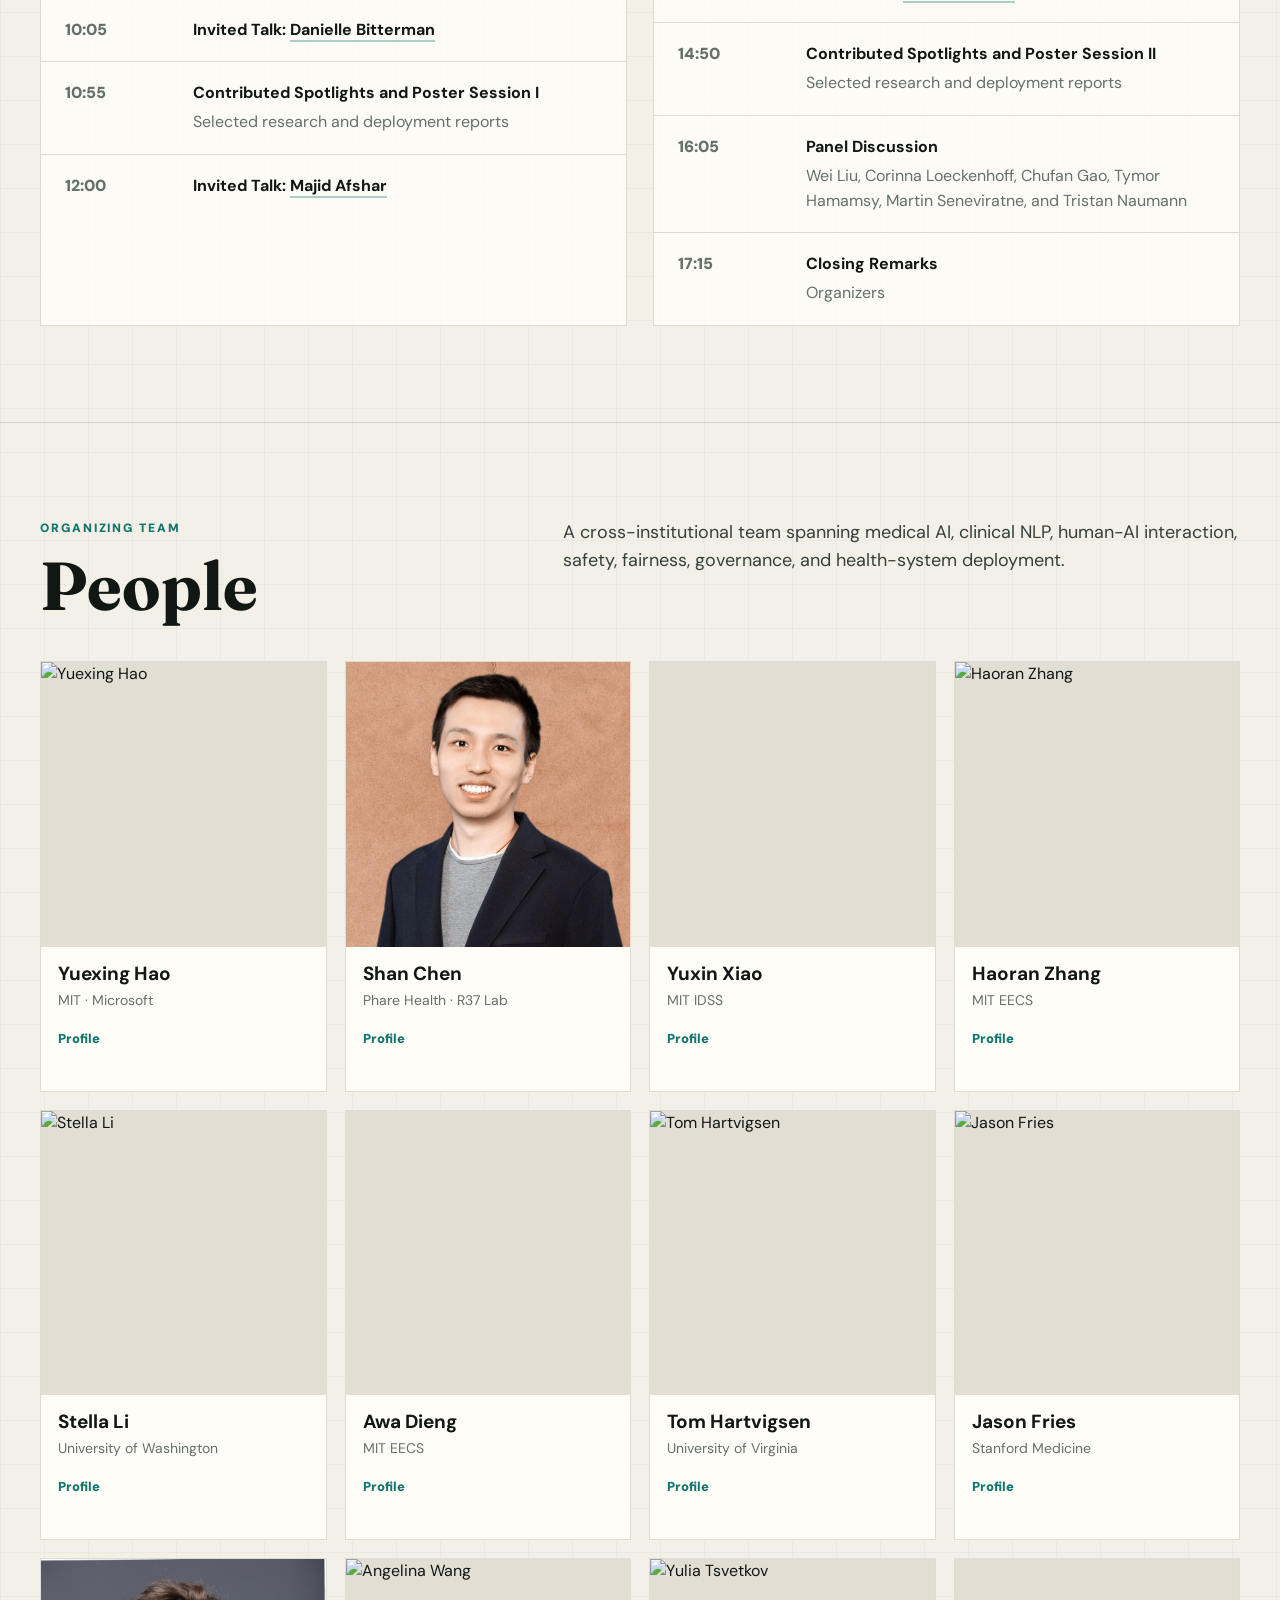
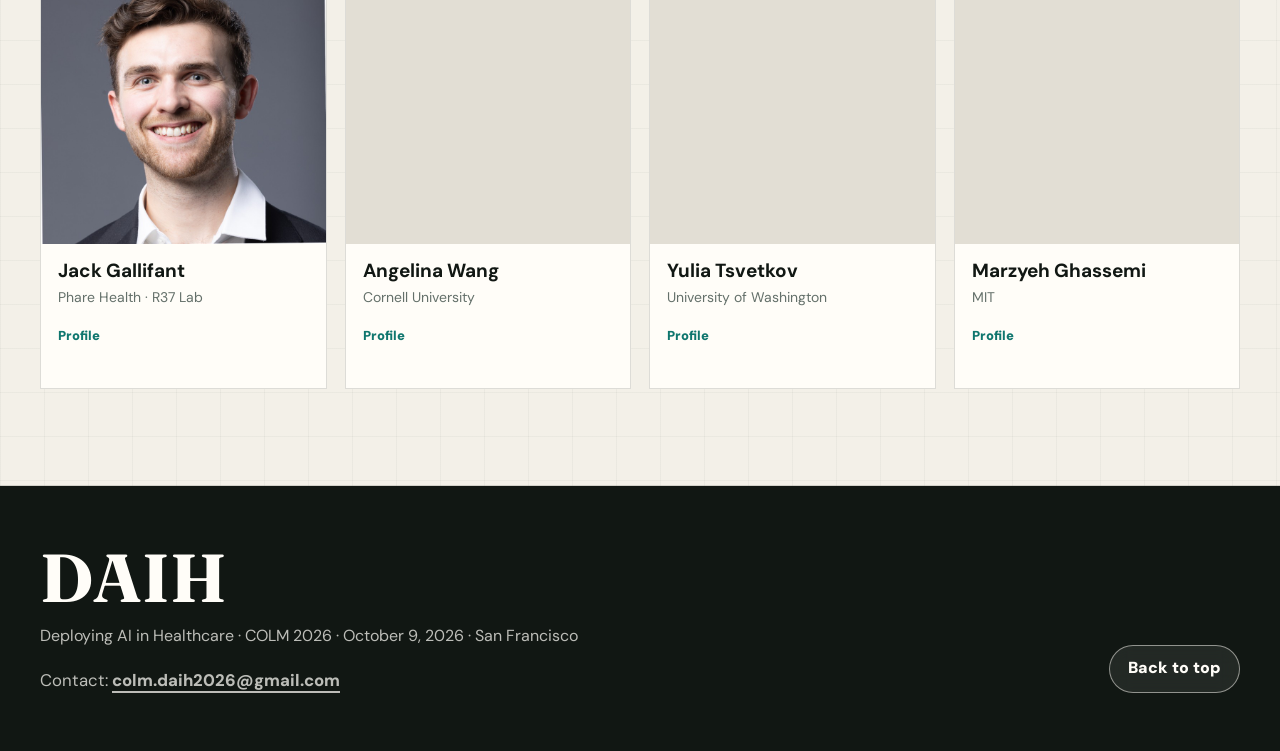
==== commit d7ec5f86: "adds colm template" ====
--- a/index.html
+++ b/index.html
@@ -504,7 +504,7 @@
 
       .timeline {
         display: grid;
-        grid-template-columns: repeat(5, minmax(0, 1fr));
+        grid-template-columns: repeat(4, minmax(0, 1fr));
         border: 1px solid var(--line);
         background: var(--paper);
       }
@@ -871,6 +871,7 @@
             <p class="eyebrow">COLM 2026 · October 9 · San Francisco</p>
             <h1>DAIH: LLM/VLM Deployment Opportunities and Risks in Healthcare</h1>
             <p class="hero-copy">A full-day workshop on what it actually takes to responsibly deploy language and vision-language models in clinical settings.</p>
+            <p class="hero-copy" style="margin-top: 12px;">Contact: <a href="mailto:colm.daih2026@gmail.com" style="color: inherit; font-weight: 800; border-bottom: 2px solid currentColor;">colm.daih2026@gmail.com</a></p>
             <div class="hero-actions">
               <a class="button light" href="https://openreview.net/group?id=colmweb.org/COLM/2026/Workshop/DAIH">Submit Work</a>
               <a class="button ghost" href="#schedule">View Schedule</a>
@@ -935,7 +936,7 @@
               <span class="label">Call for Papers</span>
               <h2>Submissions</h2>
             </div>
-            <p>We solicit non-archival submissions through <a href="https://openreview.net/group?id=colmweb.org/COLM/2026/Workshop/DAIH" style="border-bottom: 2px solid rgba(15, 118, 110, 0.35);">OpenReview</a> using double-blind review. Review will emphasize relevance, rigor, clarity, clinical grounding, and value to a community trying to deploy responsibly.</p>
+            <p>We solicit non-archival submissions through <a href="https://openreview.net/group?id=colmweb.org/COLM/2026/Workshop/DAIH" style="border-bottom: 2px solid rgba(15, 118, 110, 0.35);">OpenReview</a> using double-blind review. <strong>Papers must use the <a href="https://github.com/COLM-org/Template/releases/tag/2026" style="border-bottom: 2px solid rgba(15, 118, 110, 0.35);">COLM 2026 LaTeX template</a>.</strong></p>
           </div>
           <div class="timeline" aria-label="Important dates">
             <div class="deadline"><time datetime="2026-05-23">May 23</time><span>Submissions open</span></div>
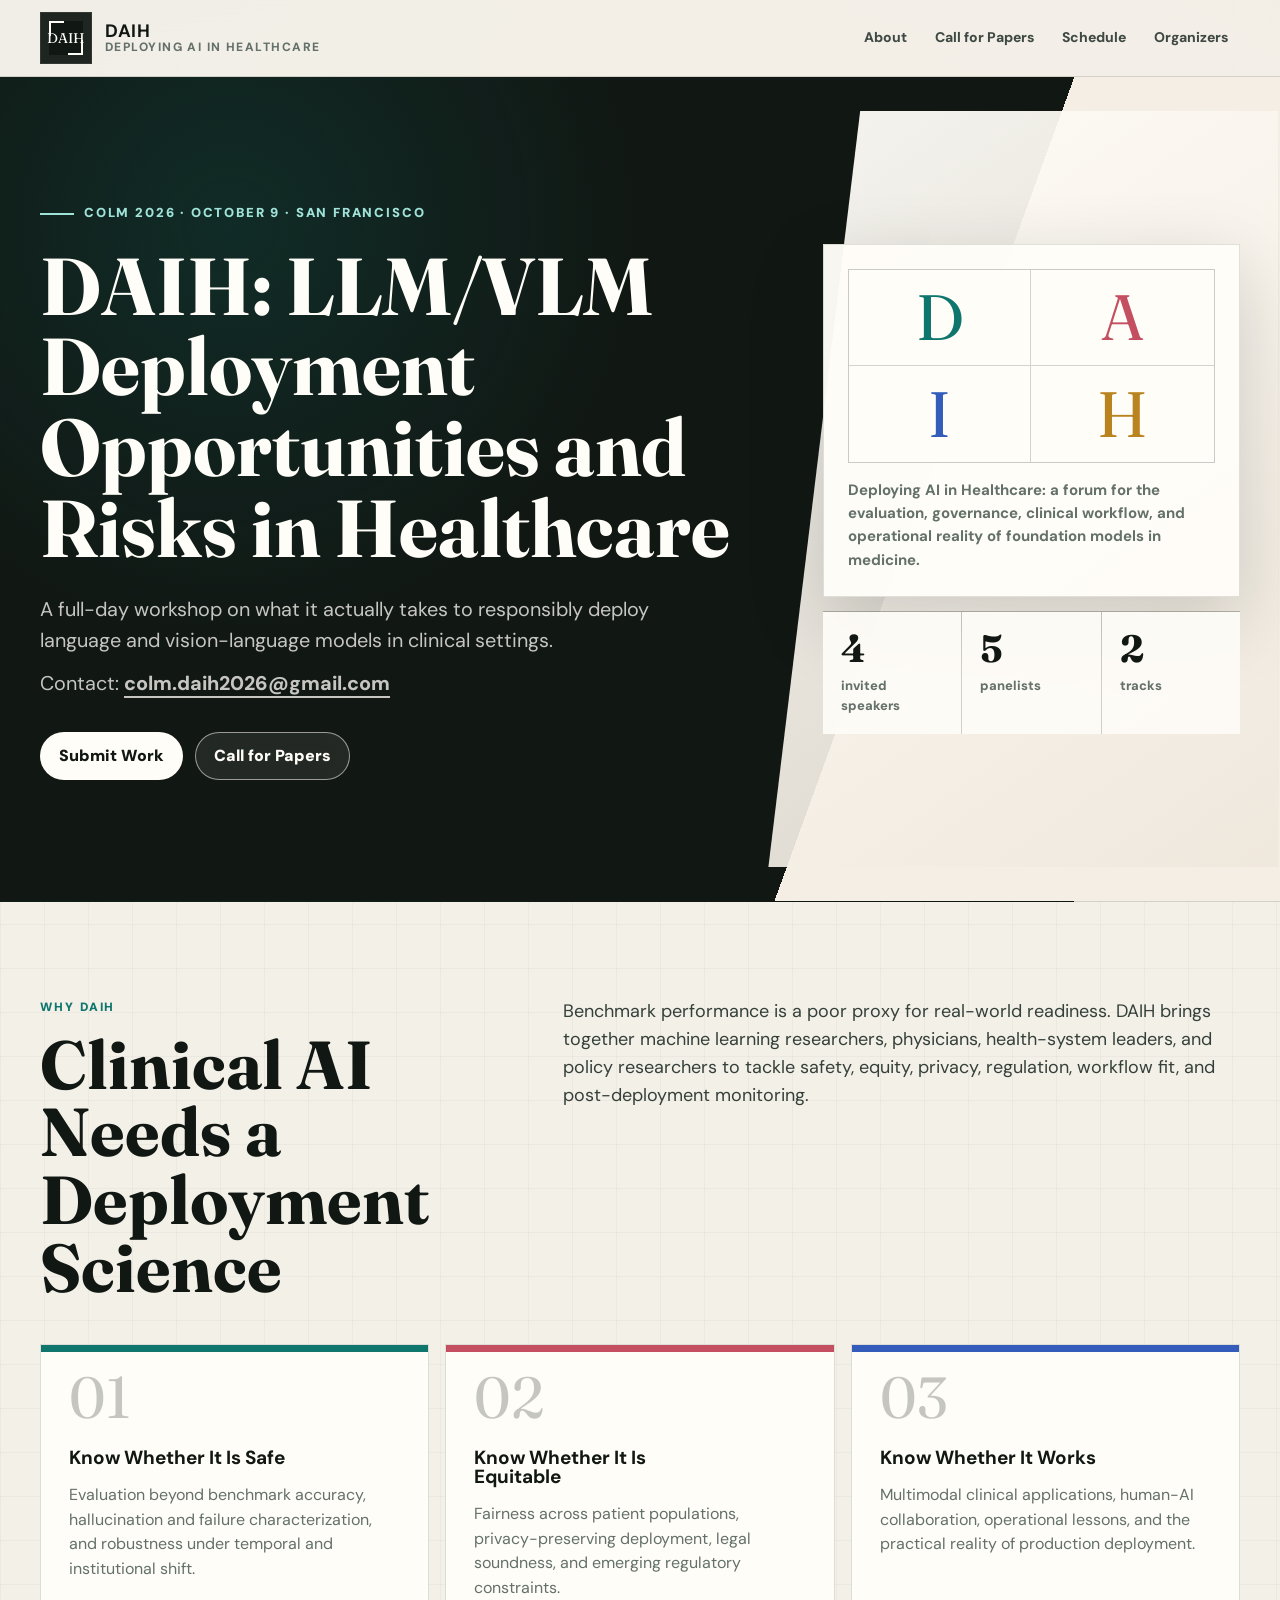
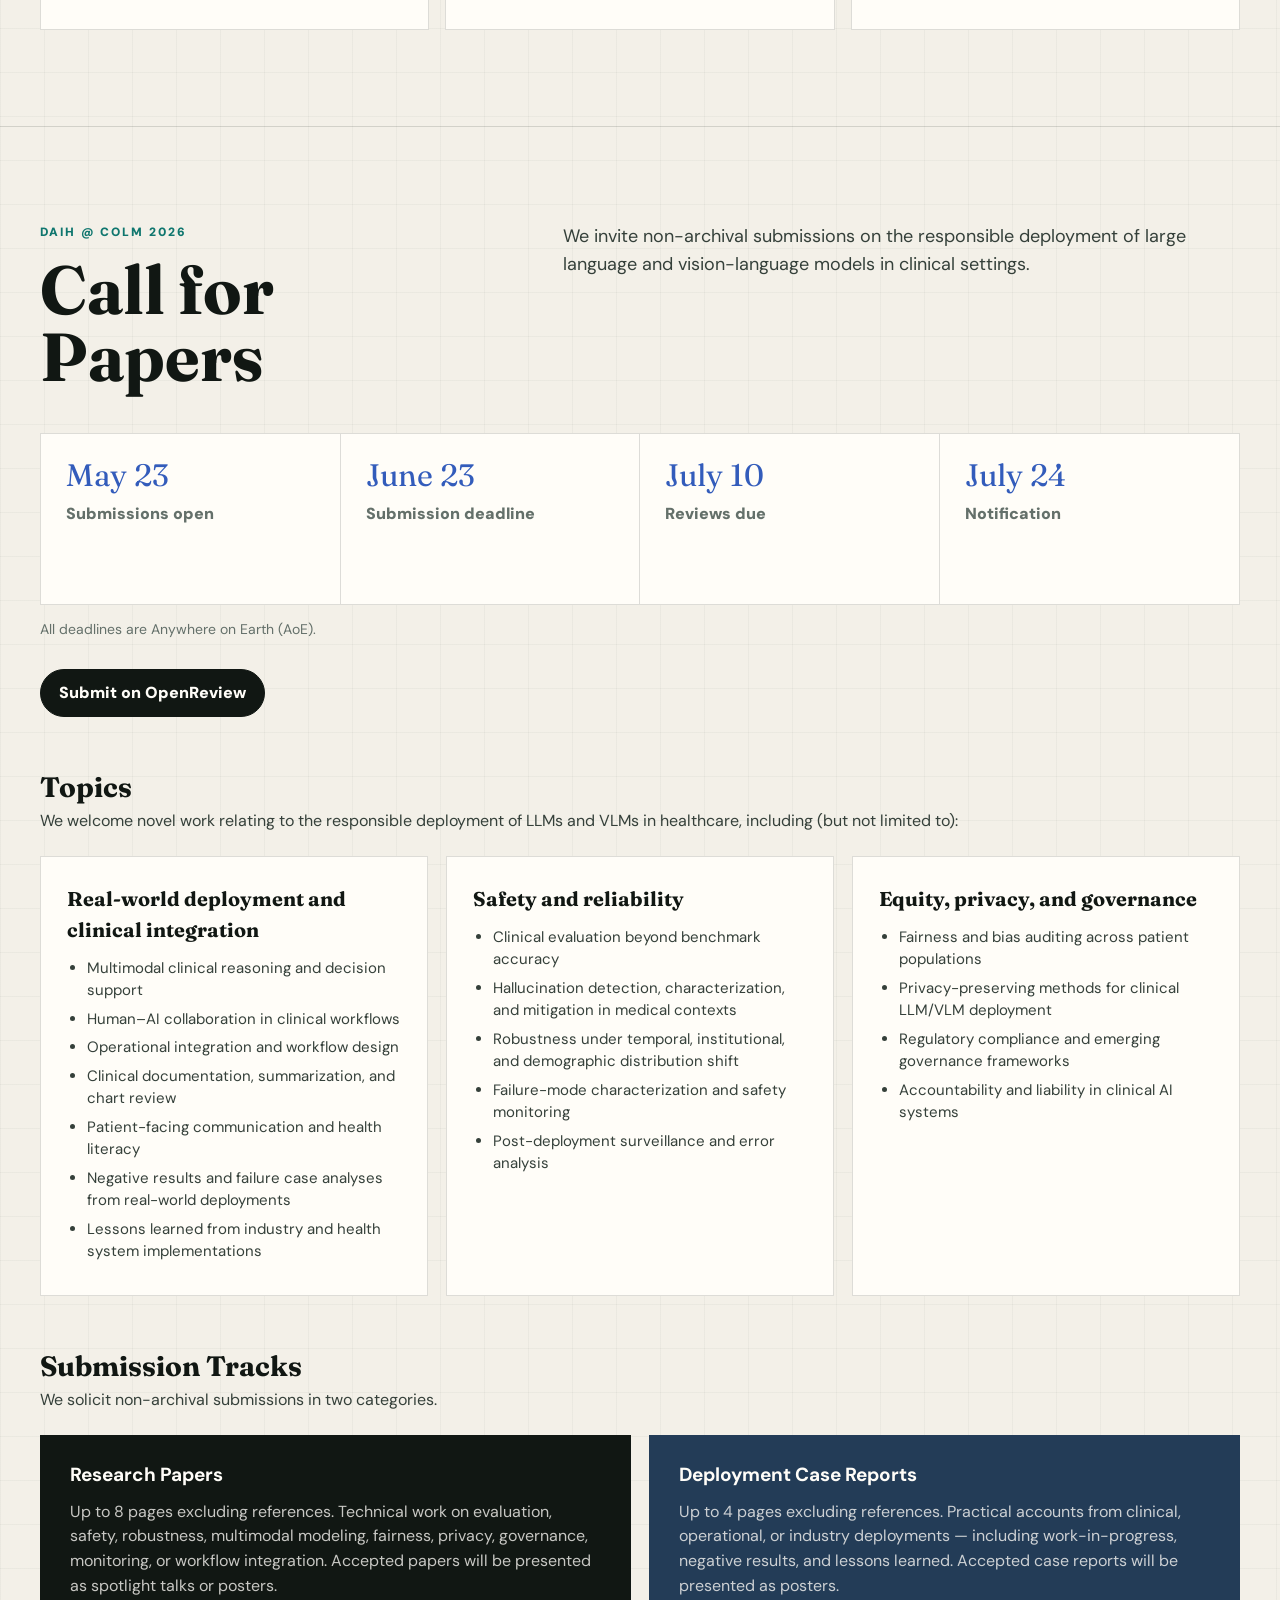
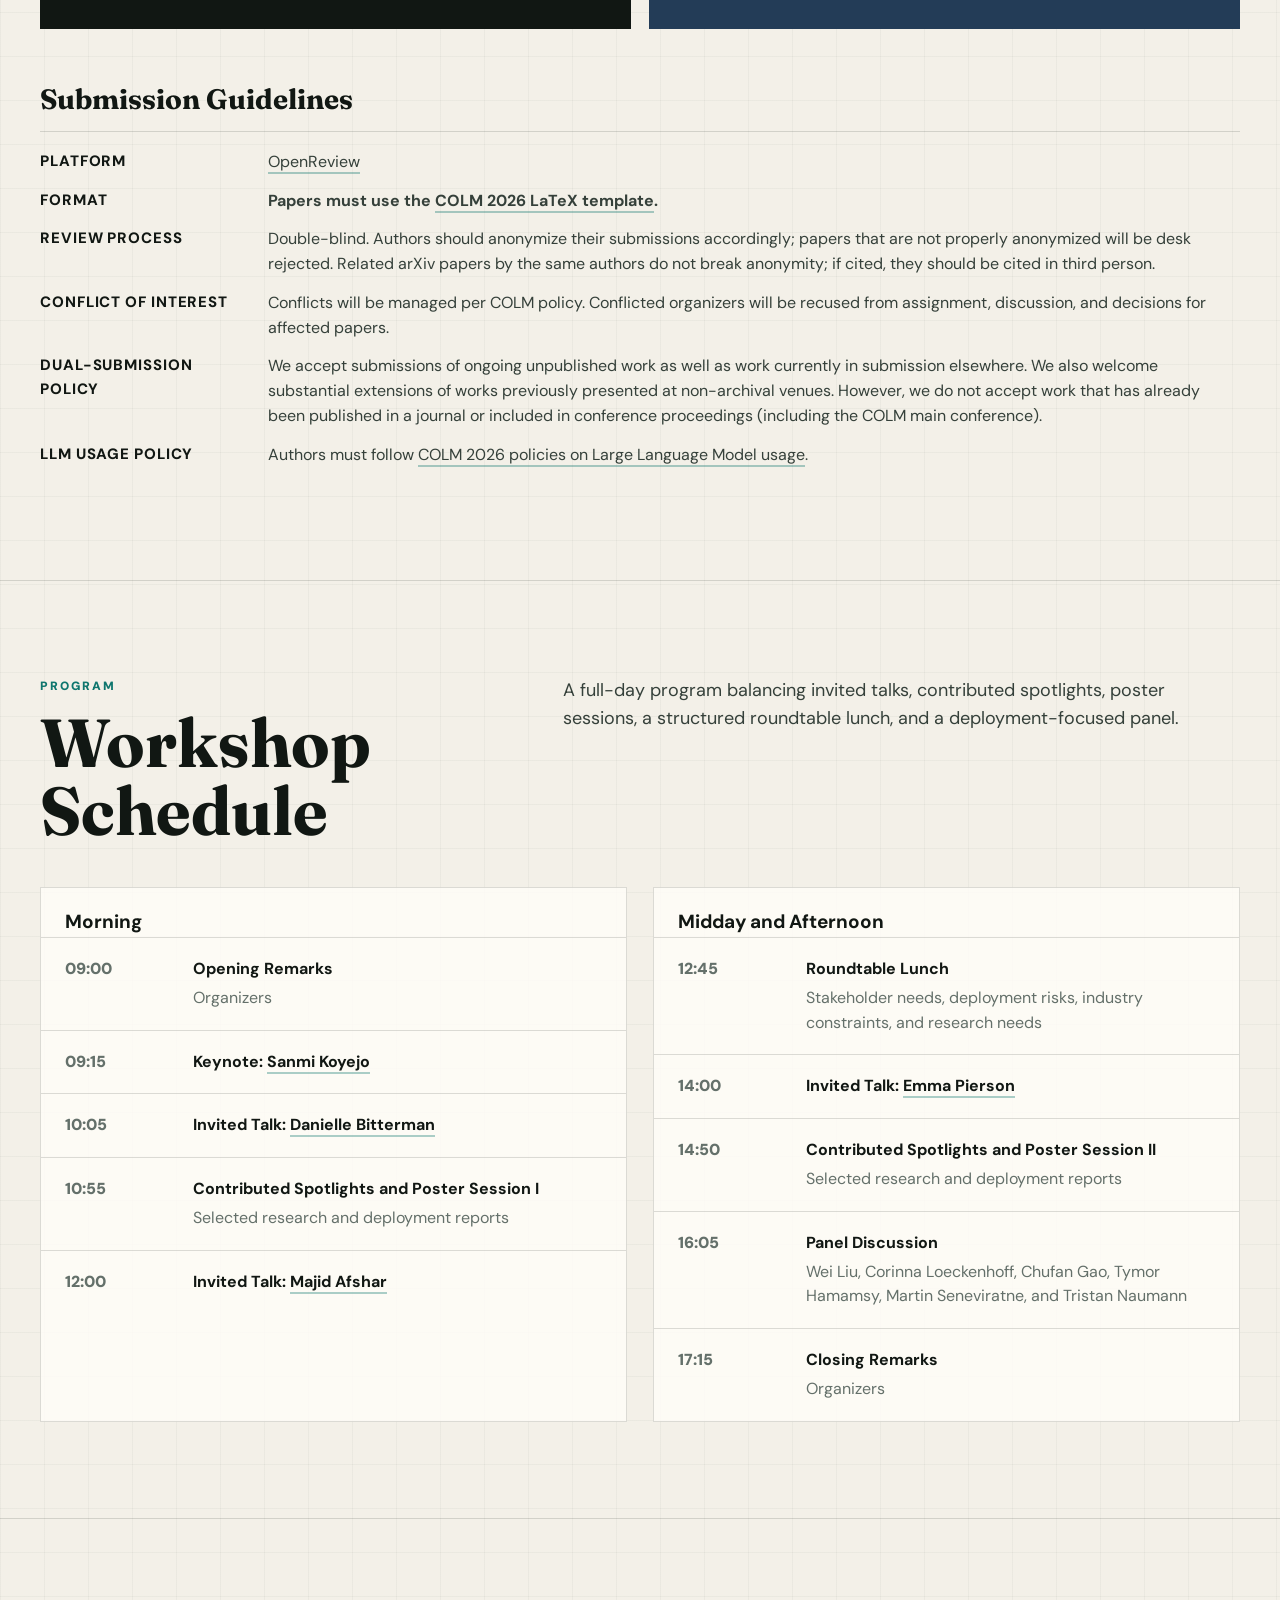
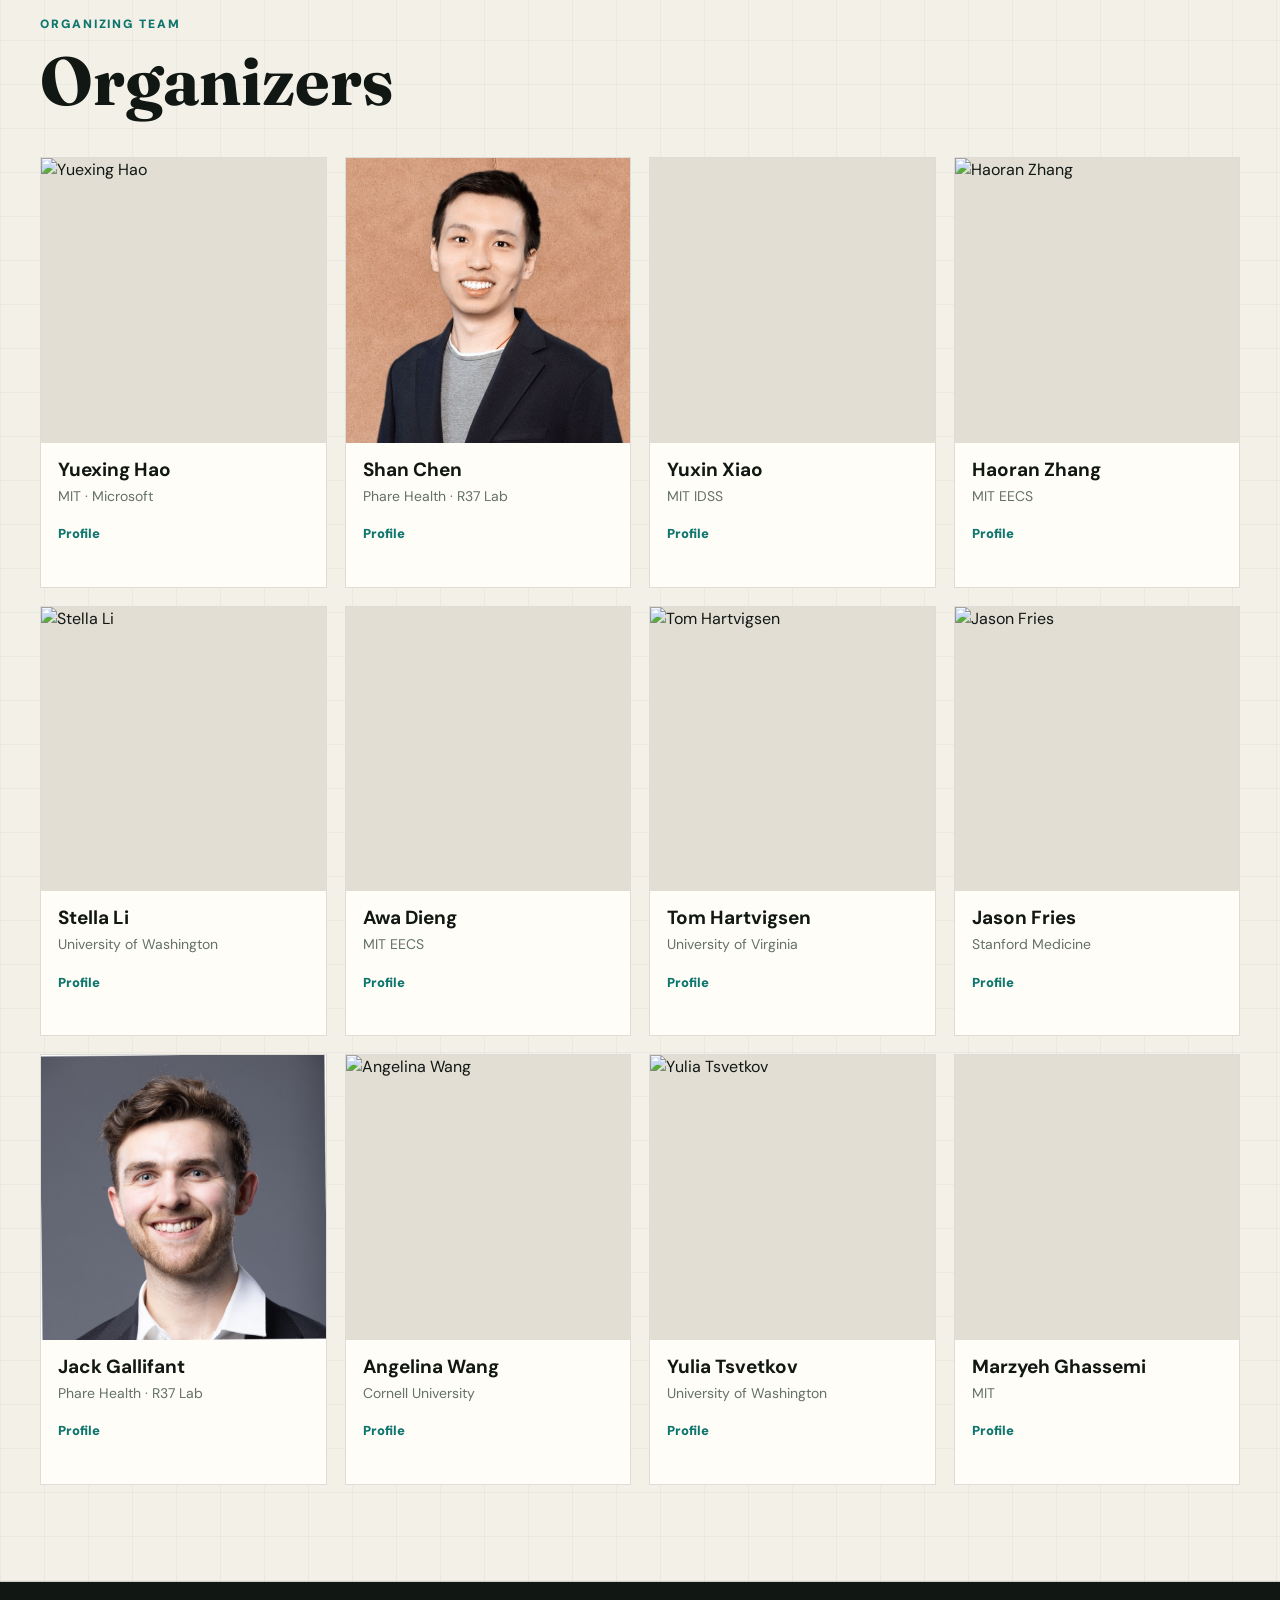
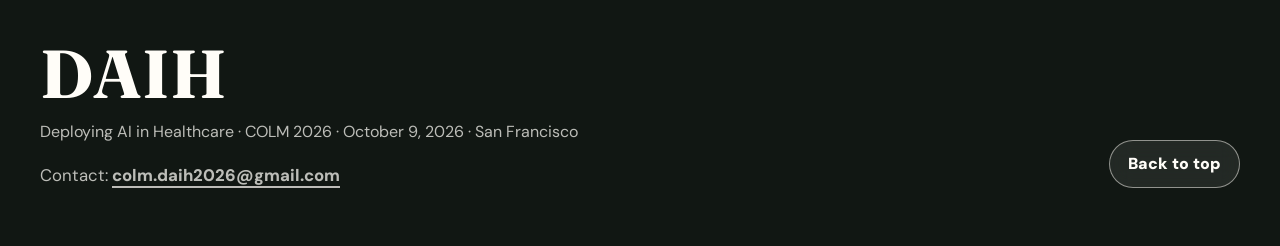
==== commit d234bd74: "full CfP" ====
--- a/index.html
+++ b/index.html
@@ -556,6 +556,62 @@
         margin-bottom: 0;
       }
 
+      .cfp-topics {
+        display: grid;
+        grid-template-columns: repeat(3, minmax(0, 1fr));
+        gap: 18px;
+        margin-top: 22px;
+      }
+
+      .cfp-topic {
+        padding: 26px;
+        background: var(--paper);
+        border: 1px solid var(--line);
+      }
+
+      .cfp-topic h4 {
+        margin: 0 0 12px 0;
+        font-family: "Fraunces", Georgia, serif;
+        font-size: 20px;
+        color: var(--ink);
+      }
+
+      .cfp-topic ul {
+        margin: 0;
+        padding-left: 20px;
+        color: #35403a;
+      }
+
+      .cfp-topic li {
+        margin-bottom: 6px;
+        font-size: 15px;
+        line-height: 1.5;
+      }
+
+      .cfp-list {
+        margin-top: 18px;
+        display: grid;
+        grid-template-columns: minmax(160px, 200px) minmax(0, 1fr);
+        gap: 14px 28px;
+        border-top: 1px solid var(--line);
+        padding-top: 18px;
+      }
+
+      .cfp-list dt {
+        font-weight: 800;
+        color: var(--ink);
+        font-size: 15px;
+        text-transform: uppercase;
+        letter-spacing: 0.06em;
+      }
+
+      .cfp-list dd {
+        margin: 0;
+        color: #35403a;
+        font-size: 16px;
+        line-height: 1.55;
+      }
+
       .support-grid {
         display: grid;
         grid-template-columns: repeat(4, minmax(0, 1fr));
@@ -791,6 +847,10 @@
           grid-template-columns: repeat(2, minmax(0, 1fr));
         }
 
+        .cfp-topics {
+          grid-template-columns: 1fr;
+        }
+
         .timeline {
           grid-template-columns: repeat(2, minmax(0, 1fr));
         }
@@ -820,8 +880,13 @@
         .tracks,
         .support-grid,
         .people-grid,
-        .sponsors {
+        .sponsors,
+        .cfp-list {
           grid-template-columns: 1fr;
+        }
+
+        .cfp-list dt {
+          margin-top: 6px;
         }
 
         .deadline,
@@ -857,9 +922,9 @@
         </a>
         <div class="nav-links">
           <a href="#about">About</a>
-          <a href="#submissions">Submissions</a>
+          <a href="#submissions">Call for Papers</a>
           <a href="#schedule">Schedule</a>
-          <a href="#people">People</a>
+          <a href="#people">Organizers</a>
         </div>
       </div>
     </nav>
@@ -874,7 +939,7 @@
             <p class="hero-copy" style="margin-top: 12px;">Contact: <a href="mailto:colm.daih2026@gmail.com" style="color: inherit; font-weight: 800; border-bottom: 2px solid currentColor;">colm.daih2026@gmail.com</a></p>
             <div class="hero-actions">
               <a class="button light" href="https://openreview.net/group?id=colmweb.org/COLM/2026/Workshop/DAIH">Submit Work</a>
-              <a class="button ghost" href="#schedule">View Schedule</a>
+              <a class="button ghost" href="#submissions">Call for Papers</a>
             </div>
           </div>
           <aside class="identity-board" aria-label="DAIH identity and workshop highlights">
@@ -922,10 +987,6 @@
               <p>Multimodal clinical applications, human-AI collaboration, operational lessons, and the practical reality of production deployment.</p>
             </article>
           </div>
-          <div class="callout">
-            <h3>Roundtables Built for Cross-Community Exchange</h3>
-            <p>Lunch discussions will be anchored by industry leaders, senior PIs, and physician-scientists, with tables focused on stakeholder needs, real deployment risks, liability and regulatory constraints, integration challenges, and research needs that rarely surface in benchmark papers.</p>
-          </div>
         </div>
       </section>
 
@@ -933,30 +994,88 @@
         <div class="wrap">
           <div class="section-head">
             <div>
-              <span class="label">Call for Papers</span>
-              <h2>Submissions</h2>
+              <span class="label">DAIH @ COLM 2026</span>
+              <h2>Call for Papers</h2>
             </div>
-            <p>We solicit non-archival submissions through <a href="https://openreview.net/group?id=colmweb.org/COLM/2026/Workshop/DAIH" style="border-bottom: 2px solid rgba(15, 118, 110, 0.35);">OpenReview</a> using double-blind review. <strong>Papers must use the <a href="https://github.com/COLM-org/Template/releases/tag/2026" style="border-bottom: 2px solid rgba(15, 118, 110, 0.35);">COLM 2026 LaTeX template</a>.</strong></p>
+            <p>We invite non-archival submissions on the responsible deployment of large language and vision-language models in clinical settings.</p>
           </div>
+
           <div class="timeline" aria-label="Important dates">
             <div class="deadline"><time datetime="2026-05-23">May 23</time><span>Submissions open</span></div>
             <div class="deadline"><time datetime="2026-06-23">June 23</time><span>Submission deadline</span></div>
             <div class="deadline"><time datetime="2026-07-10">July 10</time><span>Reviews due</span></div>
             <div class="deadline"><time datetime="2026-07-24">July 24</time><span>Notification</span></div>
           </div>
+          <p style="margin-top: 14px; color: var(--muted); font-size: 14px;">All deadlines are Anywhere on Earth (AoE).</p>
+
           <div style="margin-top: 28px; display: flex; flex-wrap: wrap; gap: 12px;">
             <a class="button" href="https://openreview.net/group?id=colmweb.org/COLM/2026/Workshop/DAIH">Submit on OpenReview</a>
           </div>
+
+          <h3 style="margin-top: 56px; font-family: 'Fraunces', Georgia, serif; font-size: 28px;">Topics</h3>
+          <p style="margin-top: 8px; color: #35403a;">We welcome novel work relating to the responsible deployment of LLMs and VLMs in healthcare, including (but not limited to):</p>
+          <div class="cfp-topics">
+            <article class="cfp-topic">
+              <h4>Real-world deployment and clinical integration</h4>
+              <ul>
+                <li>Multimodal clinical reasoning and decision support</li>
+                <li>Human–AI collaboration in clinical workflows</li>
+                <li>Operational integration and workflow design</li>
+                <li>Clinical documentation, summarization, and chart review</li>
+                <li>Patient-facing communication and health literacy</li>
+                <li>Negative results and failure case analyses from real-world deployments</li>
+                <li>Lessons learned from industry and health system implementations</li>
+              </ul>
+            </article>
+            <article class="cfp-topic">
+              <h4>Safety and reliability</h4>
+              <ul>
+                <li>Clinical evaluation beyond benchmark accuracy</li>
+                <li>Hallucination detection, characterization, and mitigation in medical contexts</li>
+                <li>Robustness under temporal, institutional, and demographic distribution shift</li>
+                <li>Failure-mode characterization and safety monitoring</li>
+                <li>Post-deployment surveillance and error analysis</li>
+              </ul>
+            </article>
+            <article class="cfp-topic">
+              <h4>Equity, privacy, and governance</h4>
+              <ul>
+                <li>Fairness and bias auditing across patient populations</li>
+                <li>Privacy-preserving methods for clinical LLM/VLM deployment</li>
+                <li>Regulatory compliance and emerging governance frameworks</li>
+                <li>Accountability and liability in clinical AI systems</li>
+              </ul>
+            </article>
+          </div>
+
+          <h3 style="margin-top: 56px; font-family: 'Fraunces', Georgia, serif; font-size: 28px;">Submission Tracks</h3>
+          <p style="margin-top: 8px; color: #35403a;">We solicit non-archival submissions in two categories.</p>
           <div class="tracks">
             <article class="track">
               <h3>Research Papers</h3>
-              <p>Up to 8 pages excluding references. Technical work on evaluation, safety, robustness, multimodal modeling, fairness, privacy, governance, monitoring, or workflow integration.</p>
+              <p>Up to 8 pages excluding references. Technical work on evaluation, safety, robustness, multimodal modeling, fairness, privacy, governance, monitoring, or workflow integration. Accepted papers will be presented as spotlight talks or posters.</p>
             </article>
             <article class="track">
               <h3>Deployment Case Reports</h3>
-              <p>Up to 4 pages excluding references. Practical accounts from clinical, operational, or industry deployments, including work-in-progress, negative results, and lessons learned.</p>
+              <p>Up to 4 pages excluding references. Practical accounts from clinical, operational, or industry deployments — including work-in-progress, negative results, and lessons learned. Accepted case reports will be presented as posters.</p>
             </article>
           </div>
+
+          <h3 style="margin-top: 56px; font-family: 'Fraunces', Georgia, serif; font-size: 28px;">Submission Guidelines</h3>
+          <dl class="cfp-list">
+            <dt>Platform</dt>
+            <dd><a href="https://openreview.net/group?id=colmweb.org/COLM/2026/Workshop/DAIH" style="border-bottom: 2px solid rgba(15, 118, 110, 0.35);">OpenReview</a></dd>
+            <dt>Format</dt>
+            <dd><strong>Papers must use the <a href="https://github.com/COLM-org/Template/releases/tag/2026" style="border-bottom: 2px solid rgba(15, 118, 110, 0.35);">COLM 2026 LaTeX template</a>.</strong></dd>
+            <dt>Review process</dt>
+            <dd>Double-blind. Authors should anonymize their submissions accordingly; papers that are not properly anonymized will be desk rejected. Related arXiv papers by the same authors do not break anonymity; if cited, they should be cited in third person.</dd>
+            <dt>Conflict of interest</dt>
+            <dd>Conflicts will be managed per COLM policy. Conflicted organizers will be recused from assignment, discussion, and decisions for affected papers.</dd>
+            <dt>Dual-submission policy</dt>
+            <dd>We accept submissions of ongoing unpublished work as well as work currently in submission elsewhere. We also welcome substantial extensions of works previously presented at non-archival venues. However, we do not accept work that has already been published in a journal or included in conference proceedings (including the COLM main conference).</dd>
+            <dt>LLM usage policy</dt>
+            <dd>Authors must follow <a href="https://colmweb.org/cfp.html" style="border-bottom: 2px solid rgba(15, 118, 110, 0.35);">COLM 2026 policies on Large Language Model usage</a>.</dd>
+          </dl>
         </div>
       </section>
 
@@ -995,9 +1114,8 @@
           <div class="section-head">
             <div>
               <span class="label">Organizing Team</span>
-              <h2>People</h2>
+              <h2>Organizers</h2>
             </div>
-            <p>A cross-institutional team spanning medical AI, clinical NLP, human-AI interaction, safety, fairness, governance, and health-system deployment.</p>
           </div>
           <div class="people-grid">
             <article class="person">
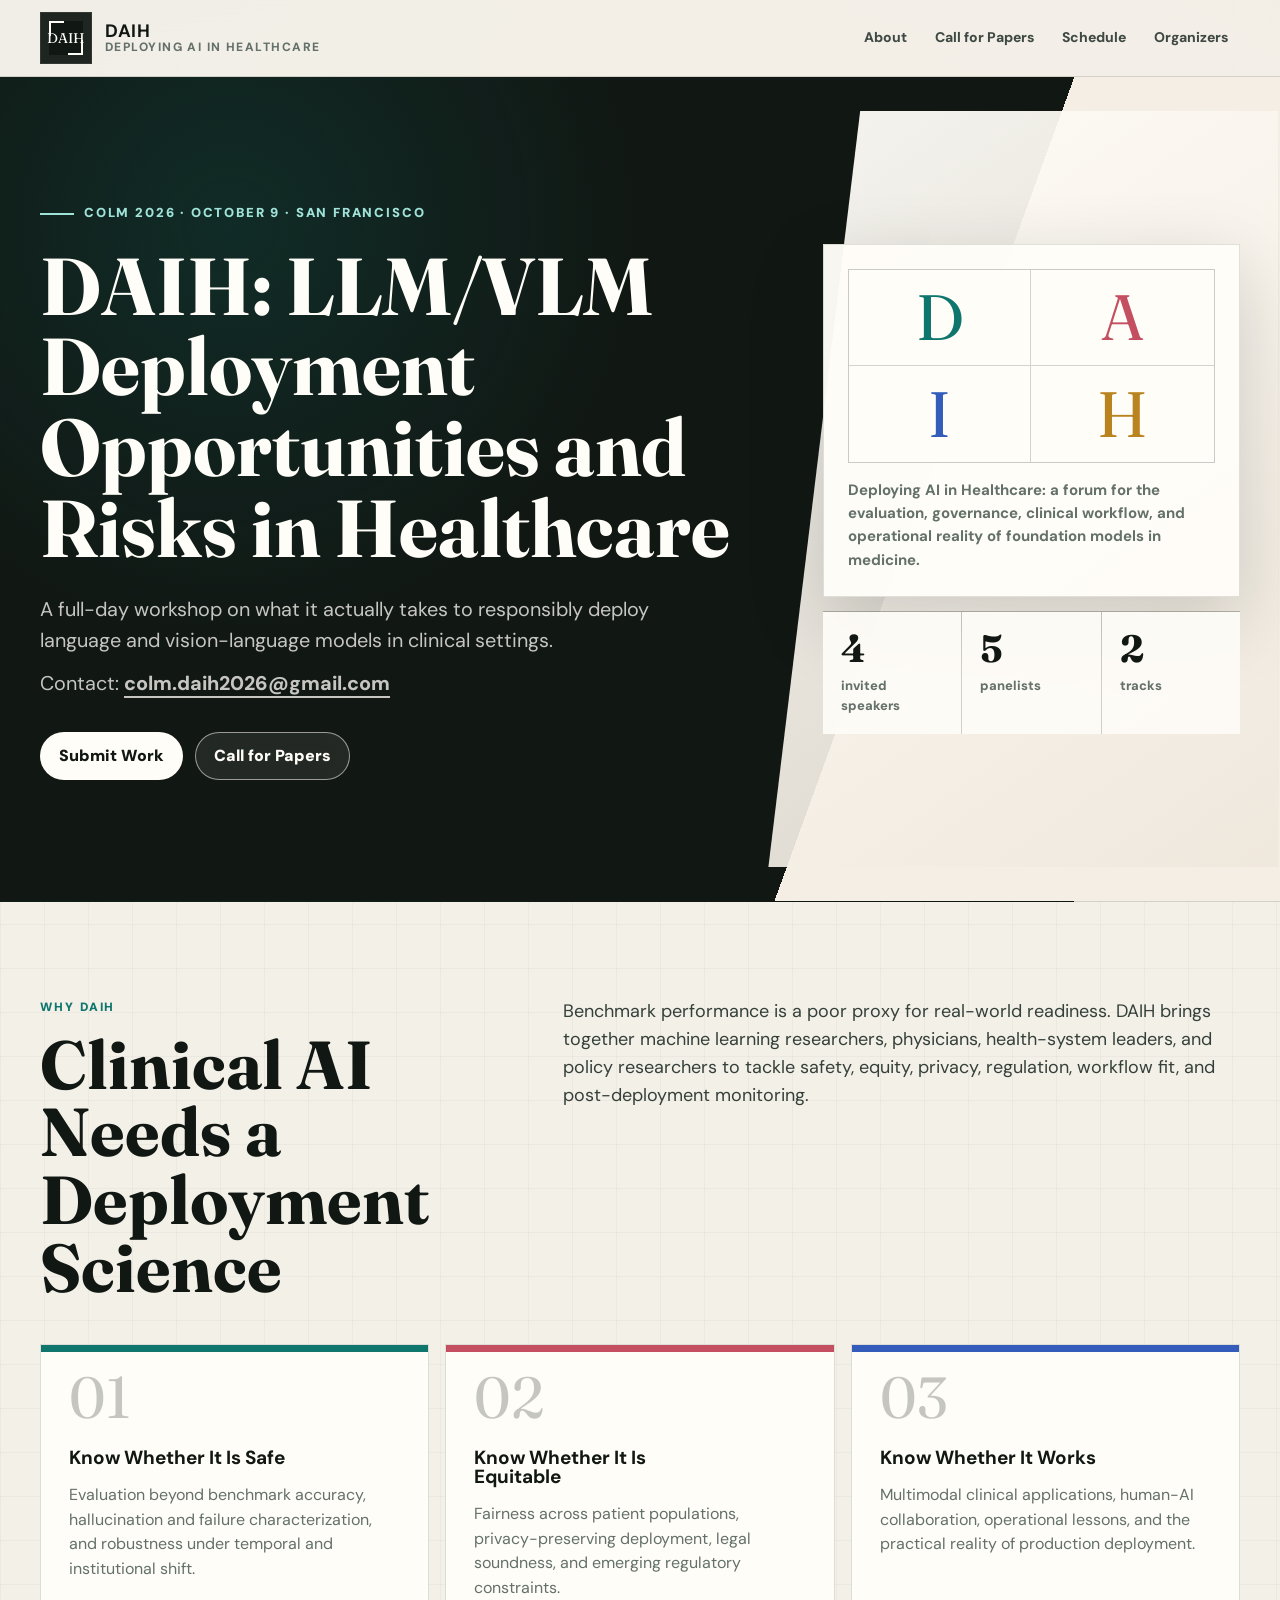
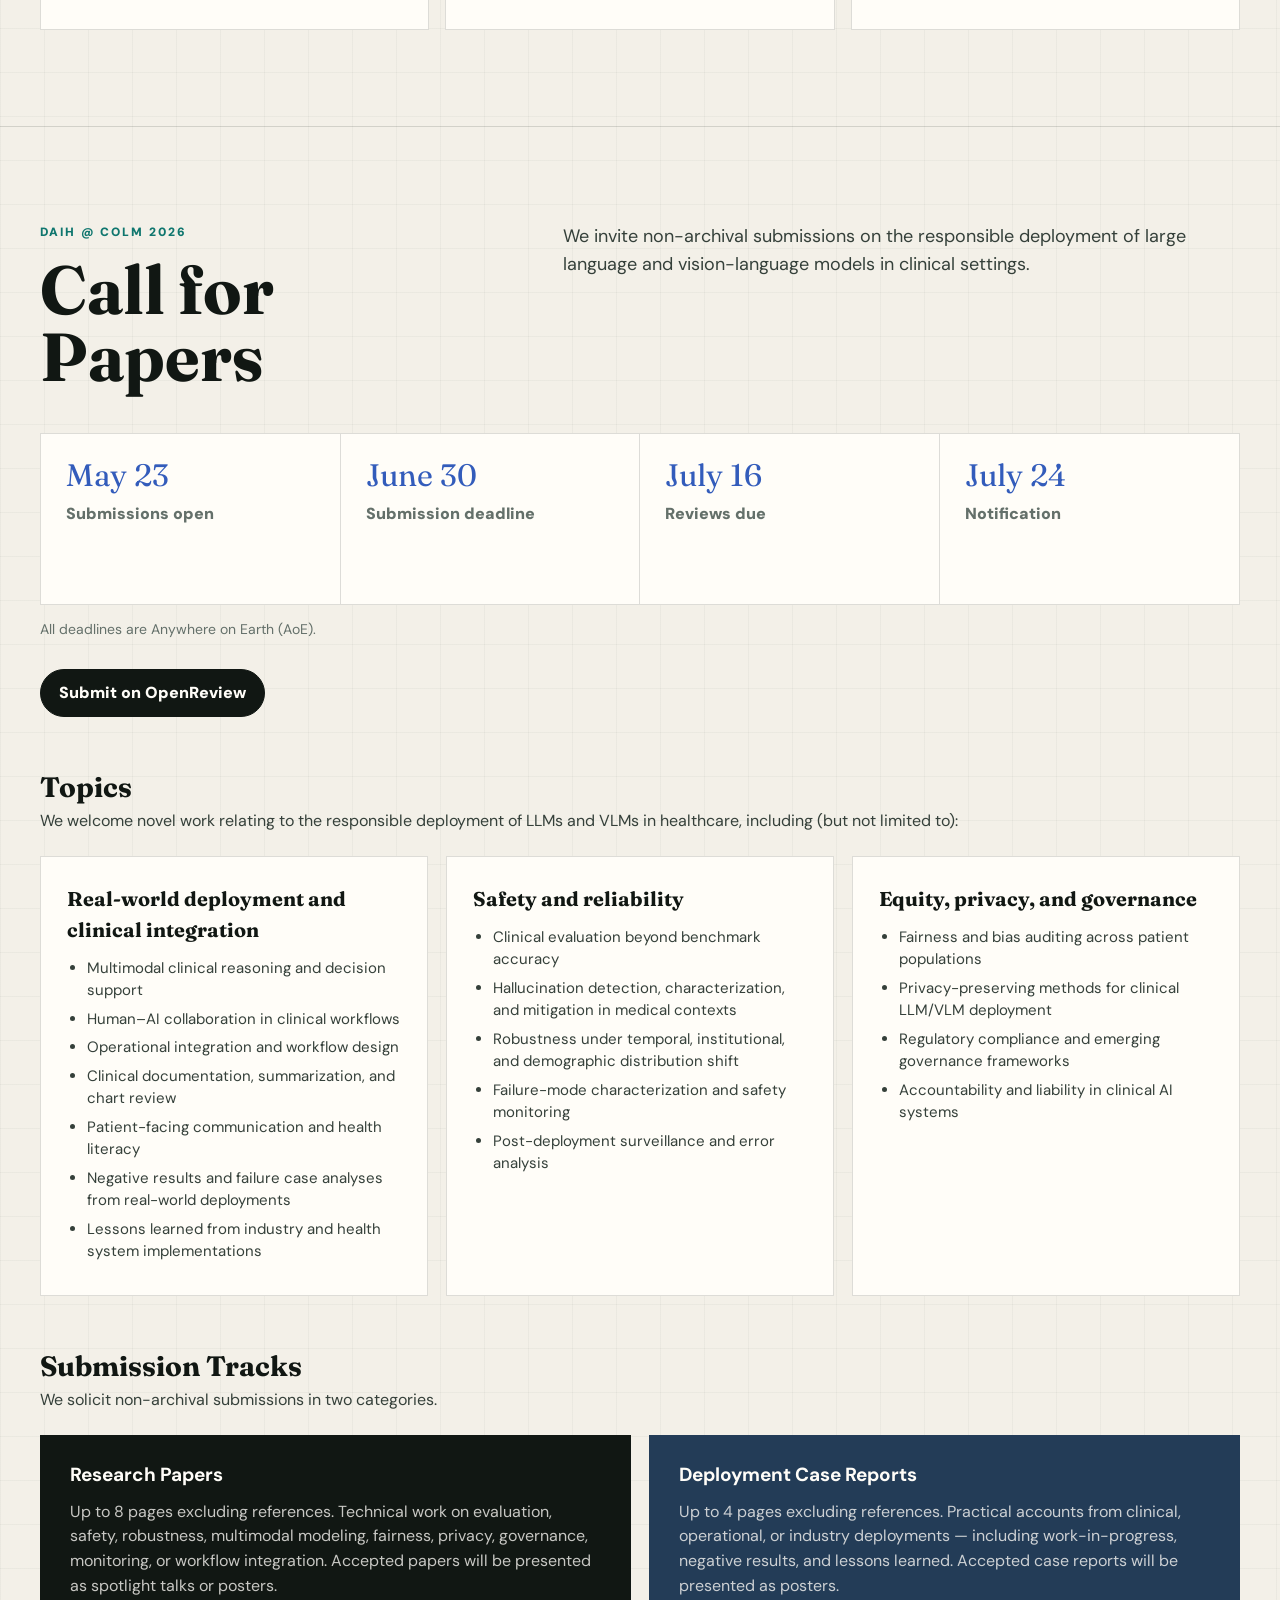
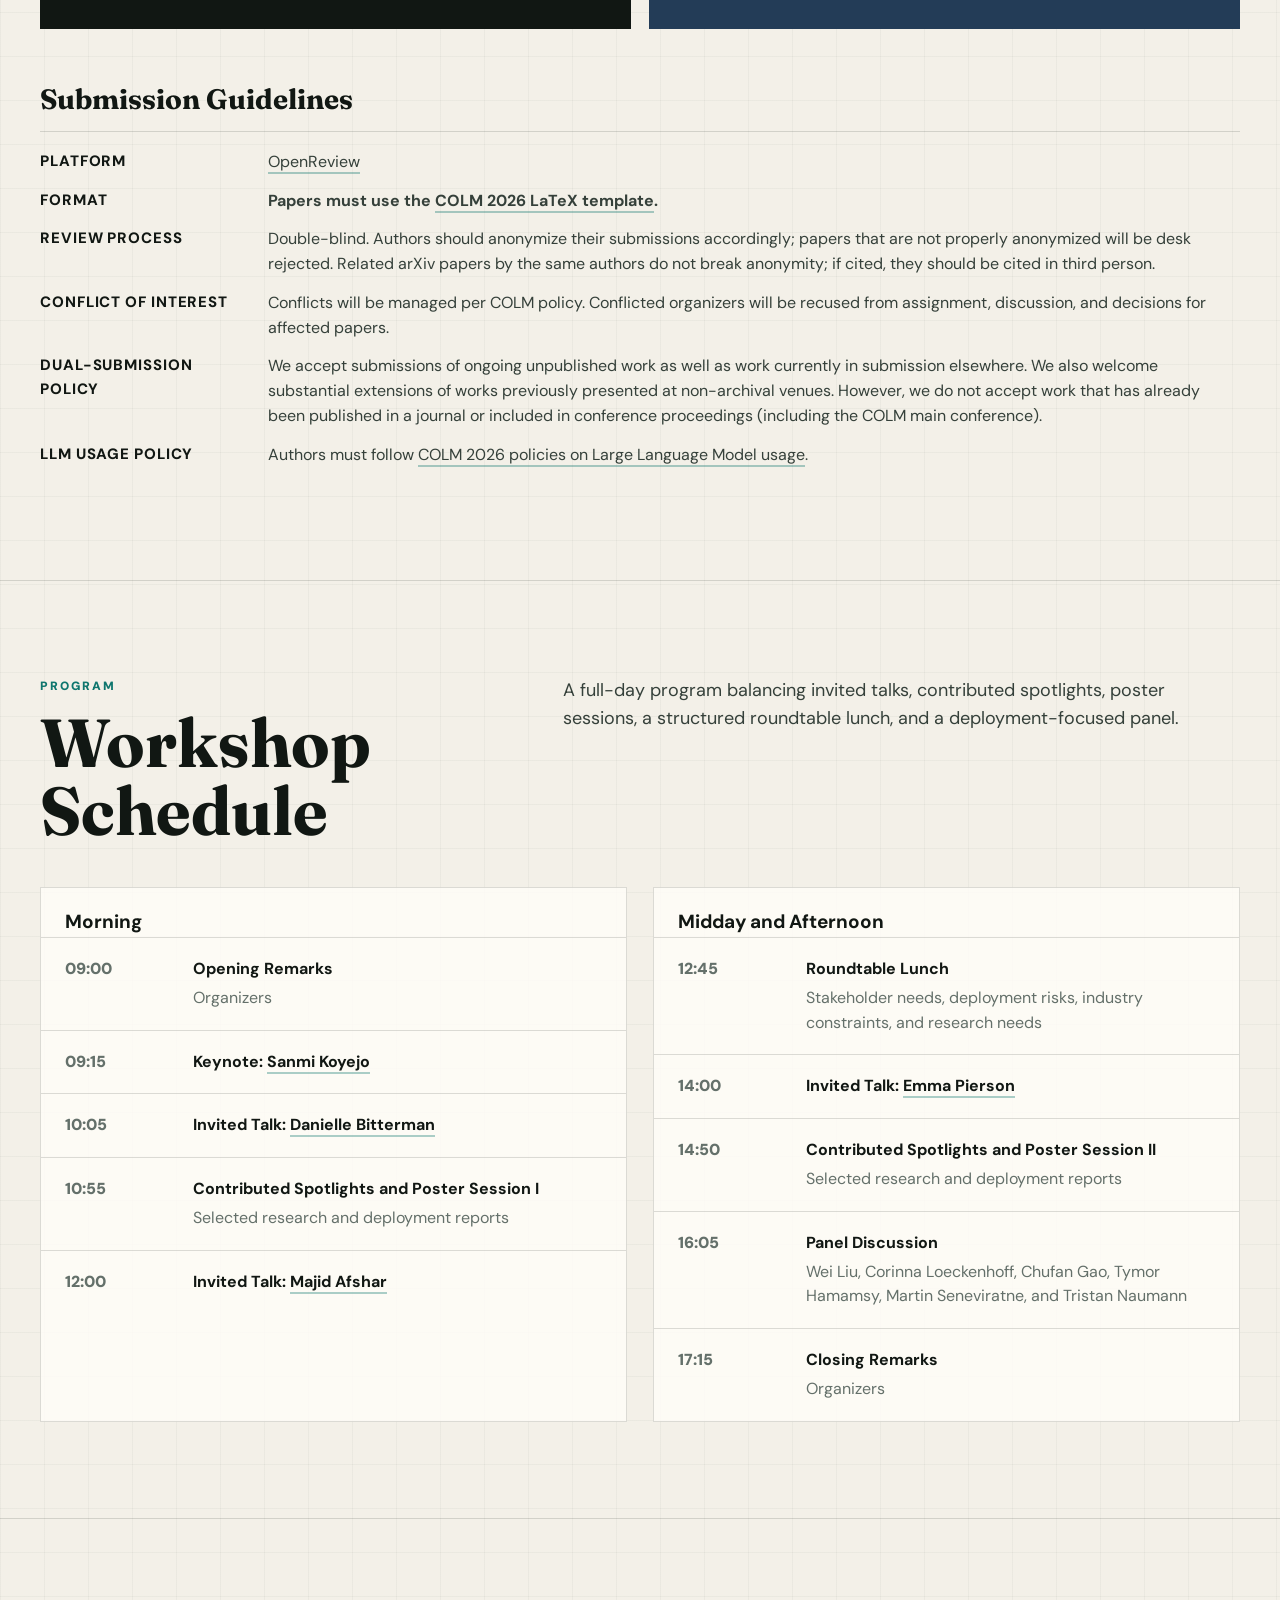
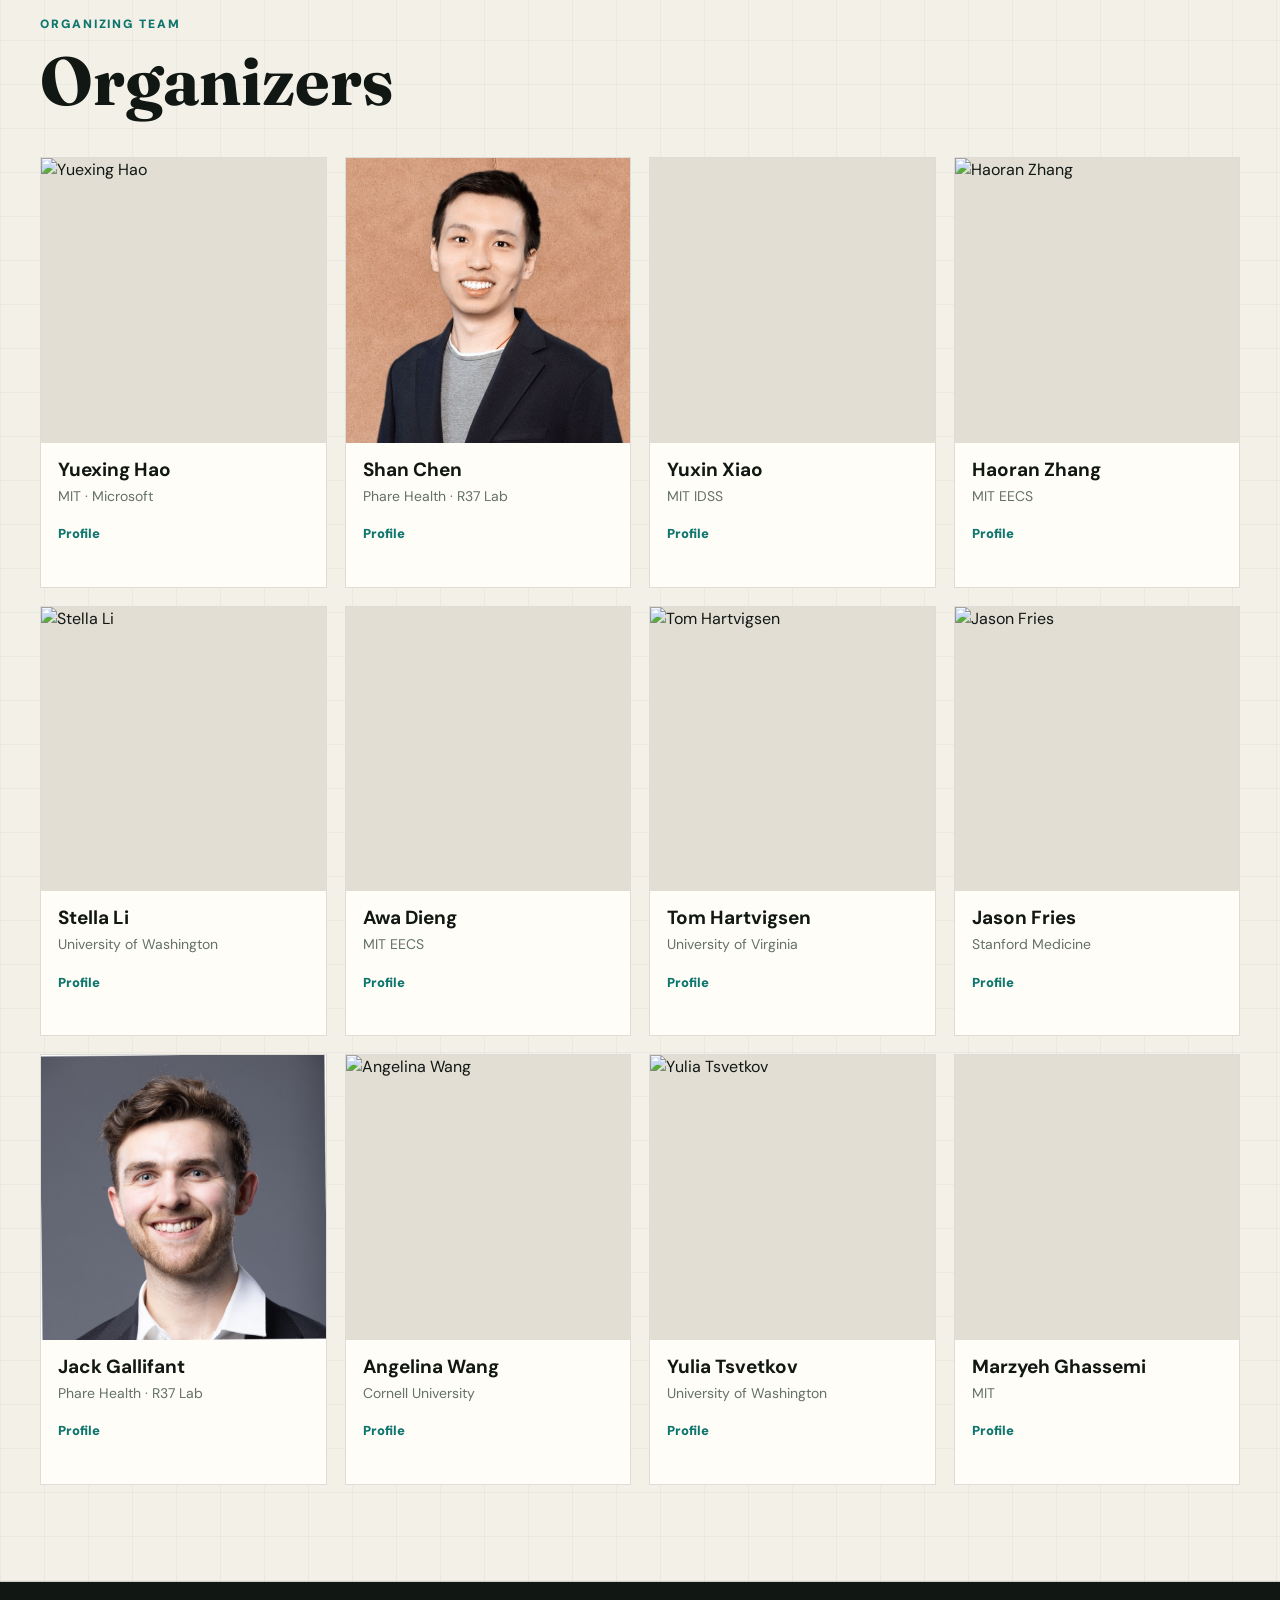
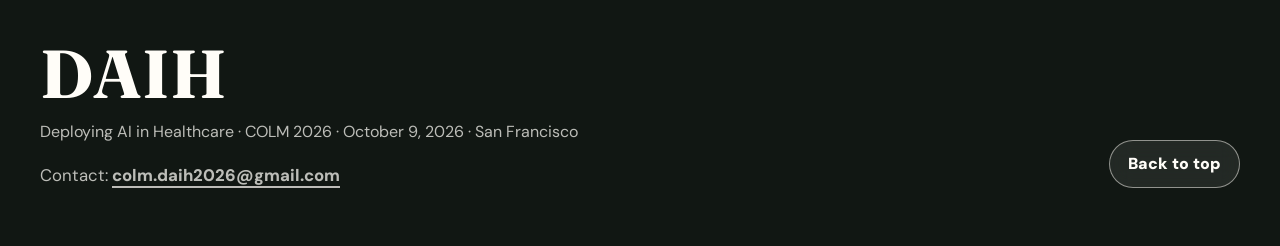
==== commit 44996d9a: "Update index.html" ====
--- a/index.html
+++ b/index.html
@@ -1002,8 +1002,8 @@
 
           <div class="timeline" aria-label="Important dates">
             <div class="deadline"><time datetime="2026-05-23">May 23</time><span>Submissions open</span></div>
-            <div class="deadline"><time datetime="2026-06-23">June 23</time><span>Submission deadline</span></div>
-            <div class="deadline"><time datetime="2026-07-10">July 10</time><span>Reviews due</span></div>
+            <div class="deadline"><time datetime="2026-06-23">June 30</time><span>Submission deadline</span></div>
+            <div class="deadline"><time datetime="2026-07-10">July 16</time><span>Reviews due</span></div>
             <div class="deadline"><time datetime="2026-07-24">July 24</time><span>Notification</span></div>
           </div>
           <p style="margin-top: 14px; color: var(--muted); font-size: 14px;">All deadlines are Anywhere on Earth (AoE).</p>
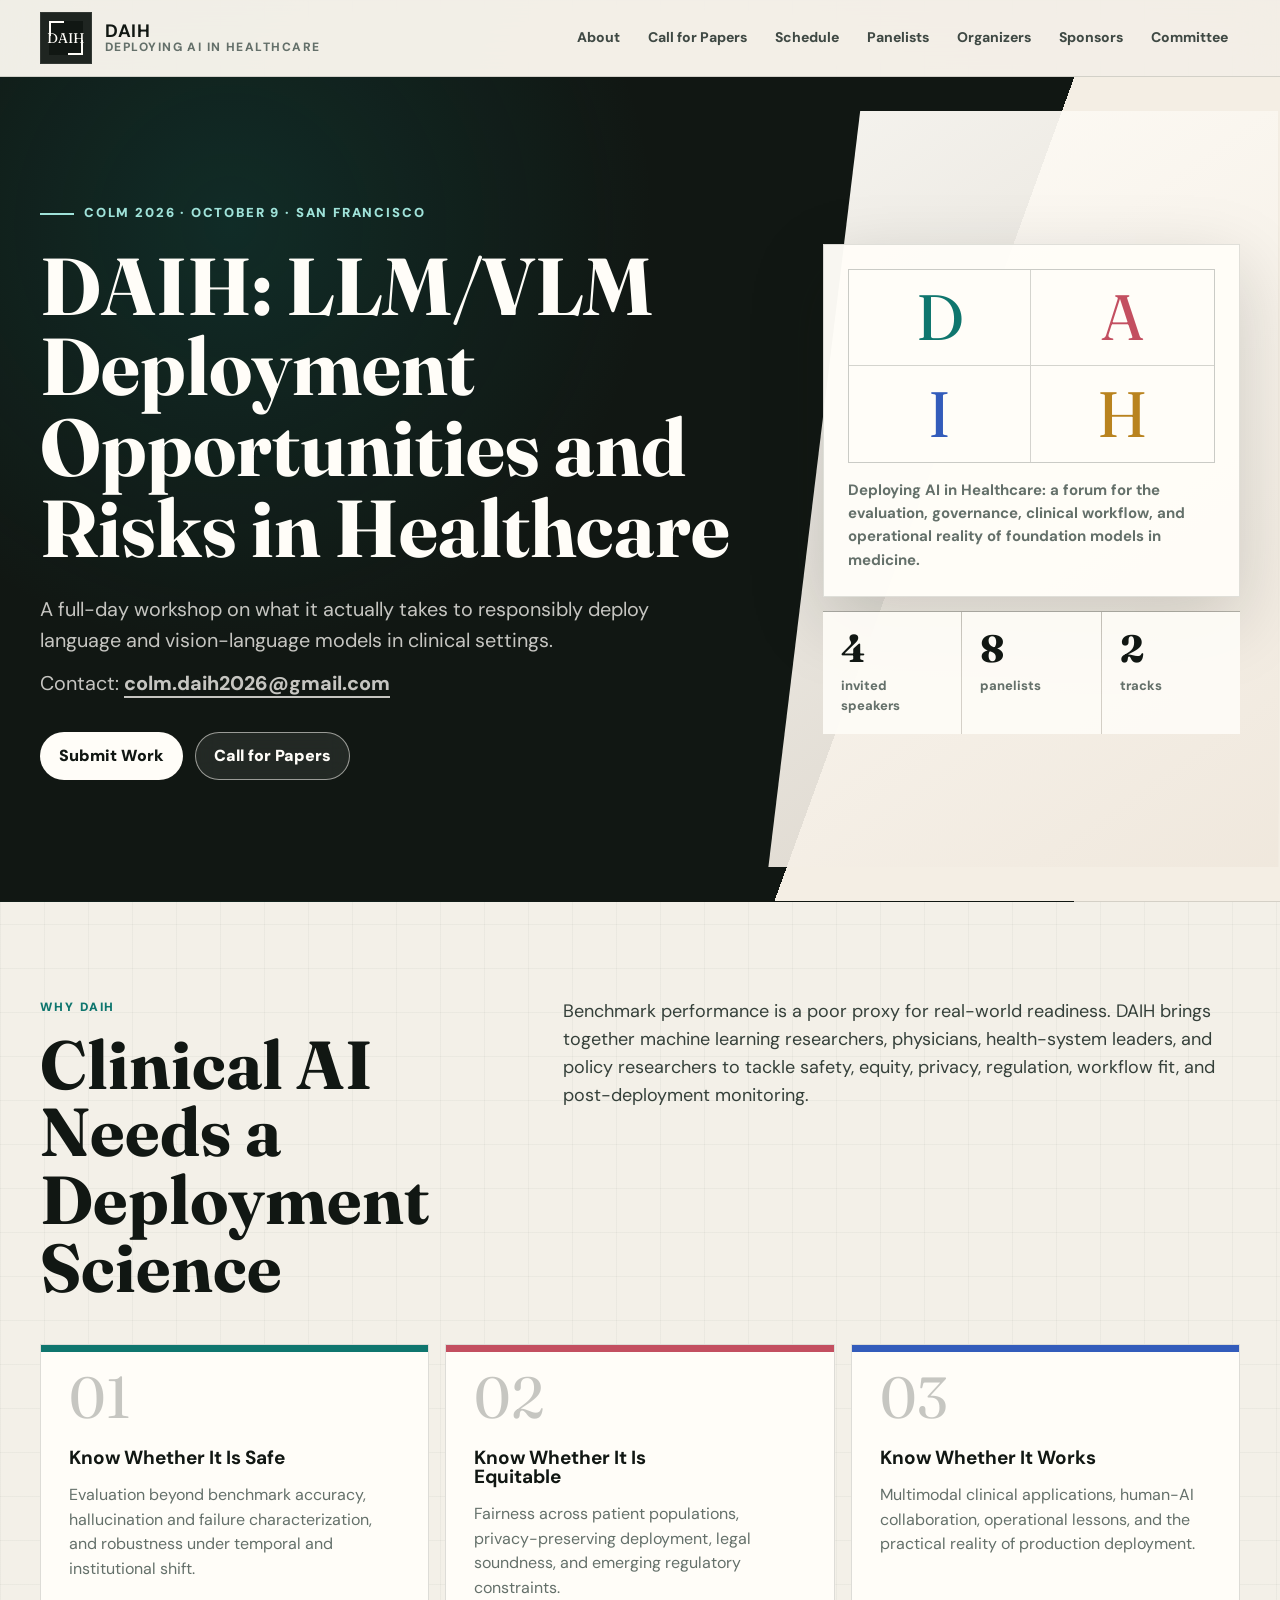
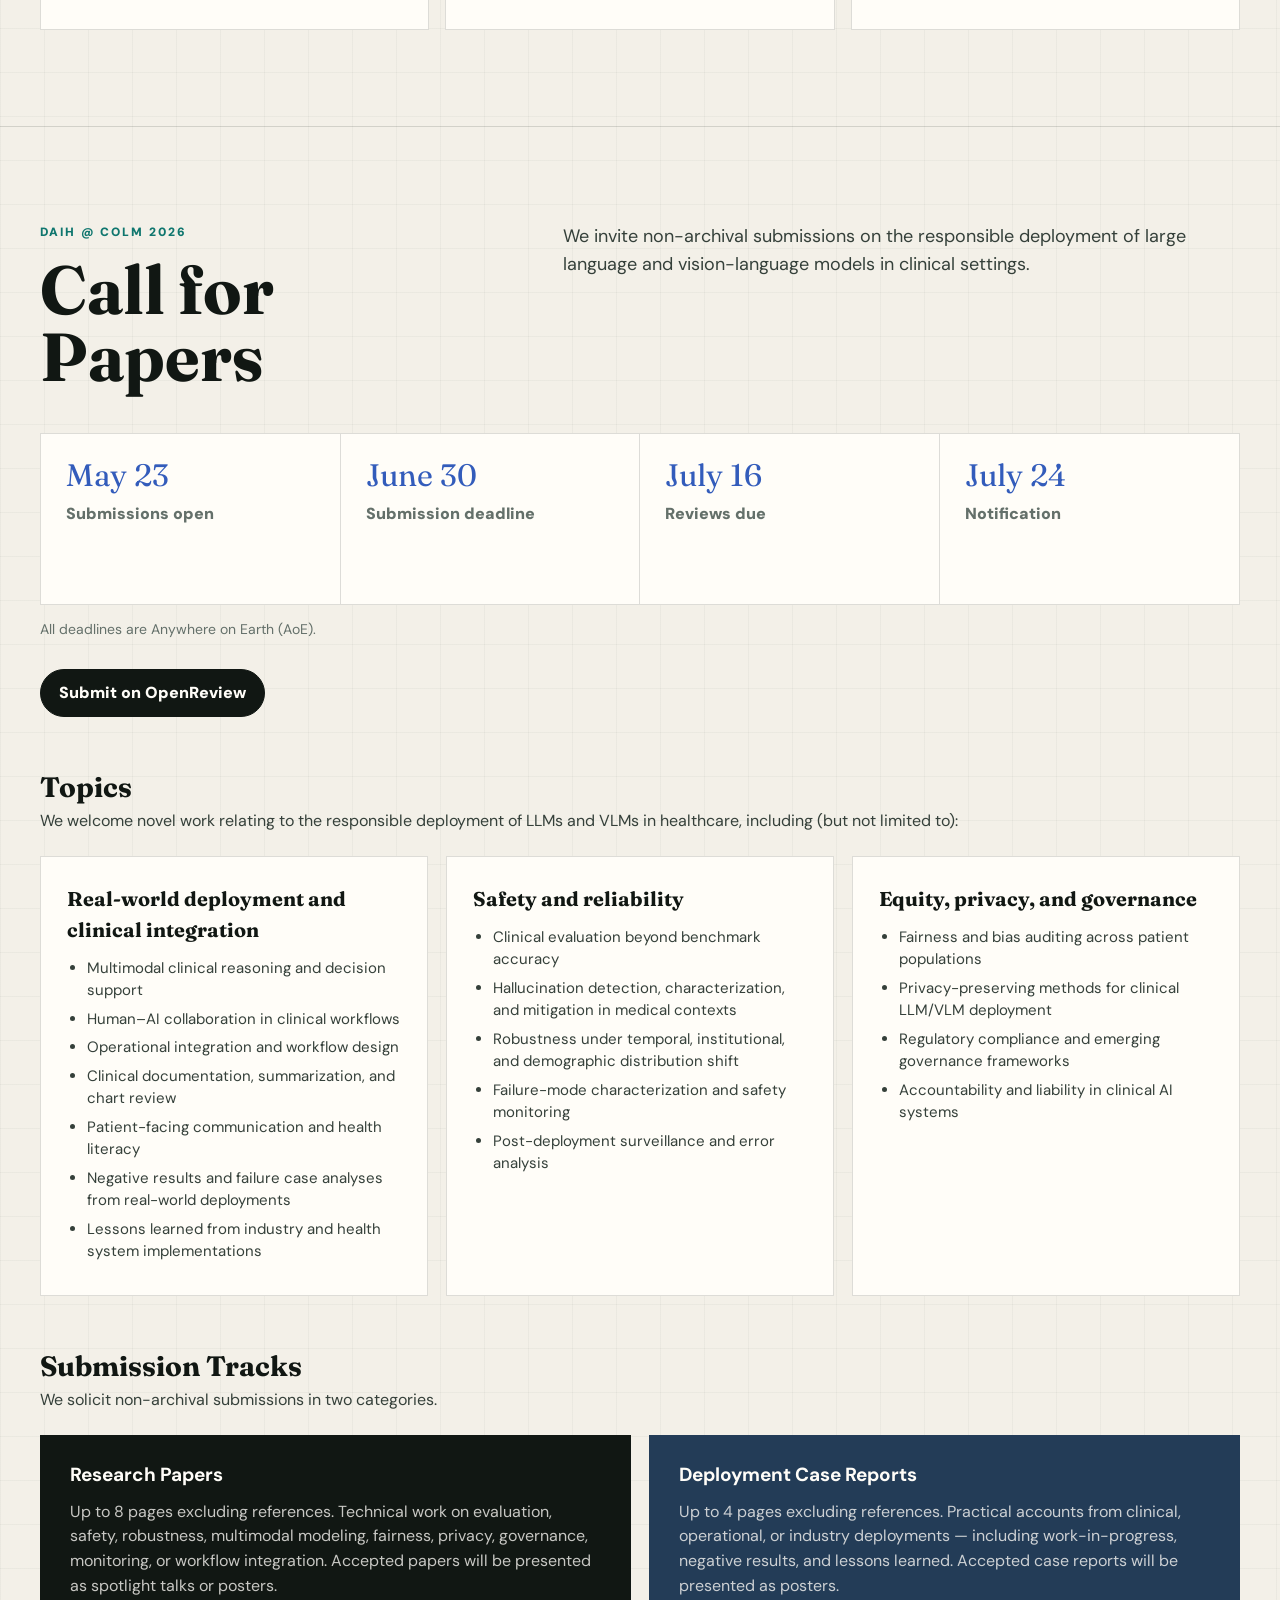
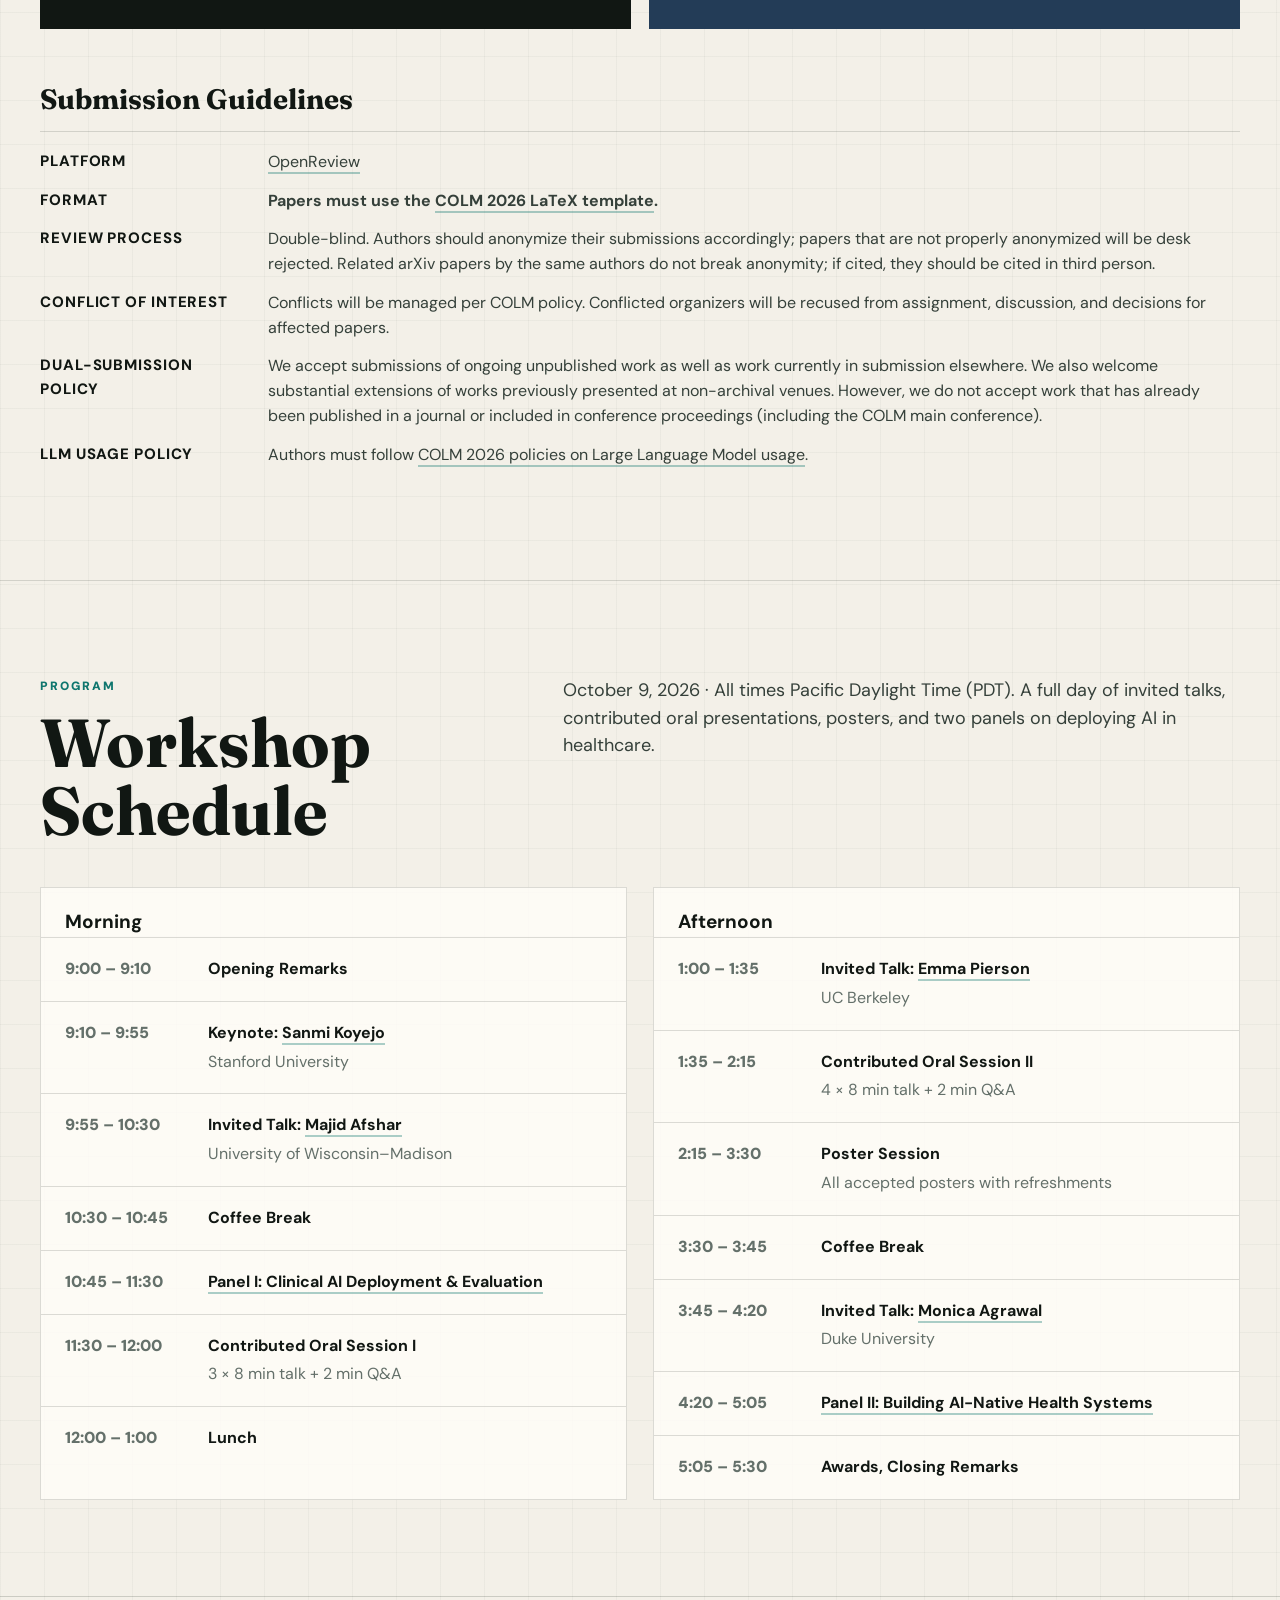
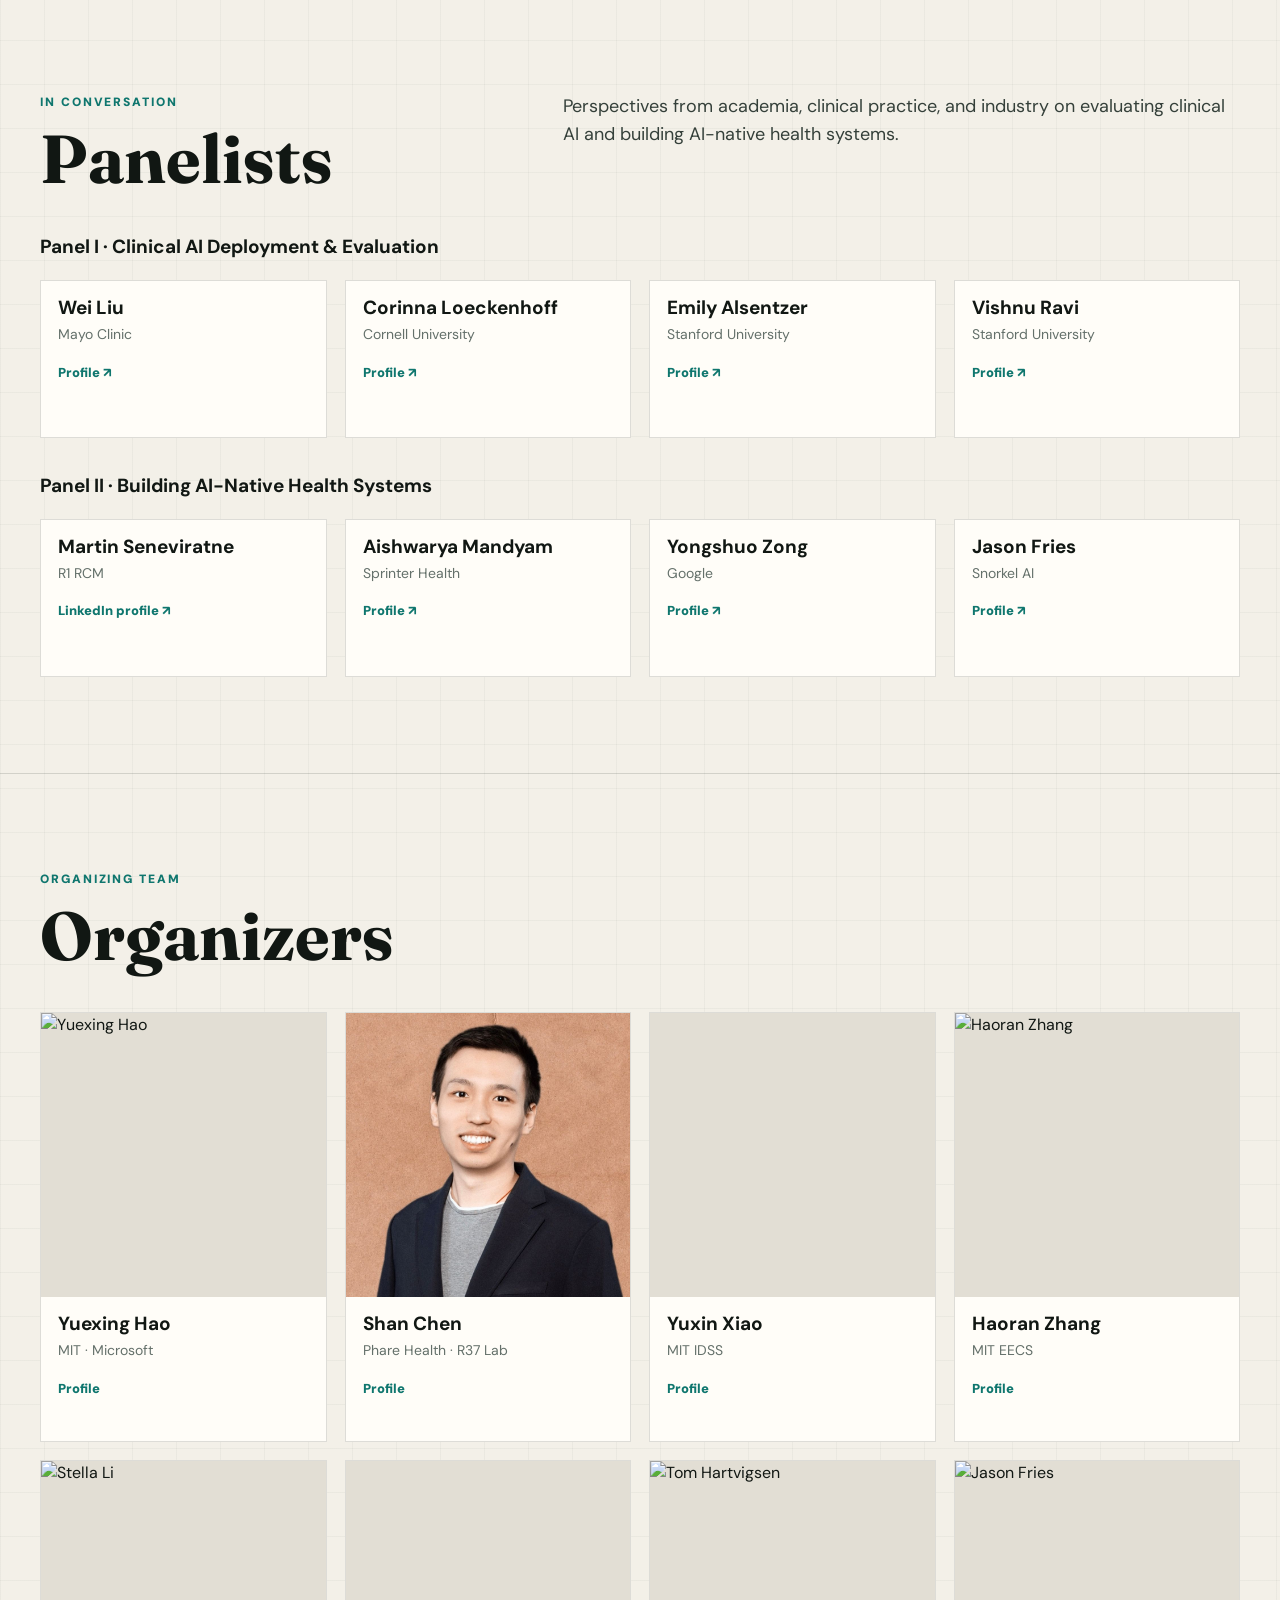
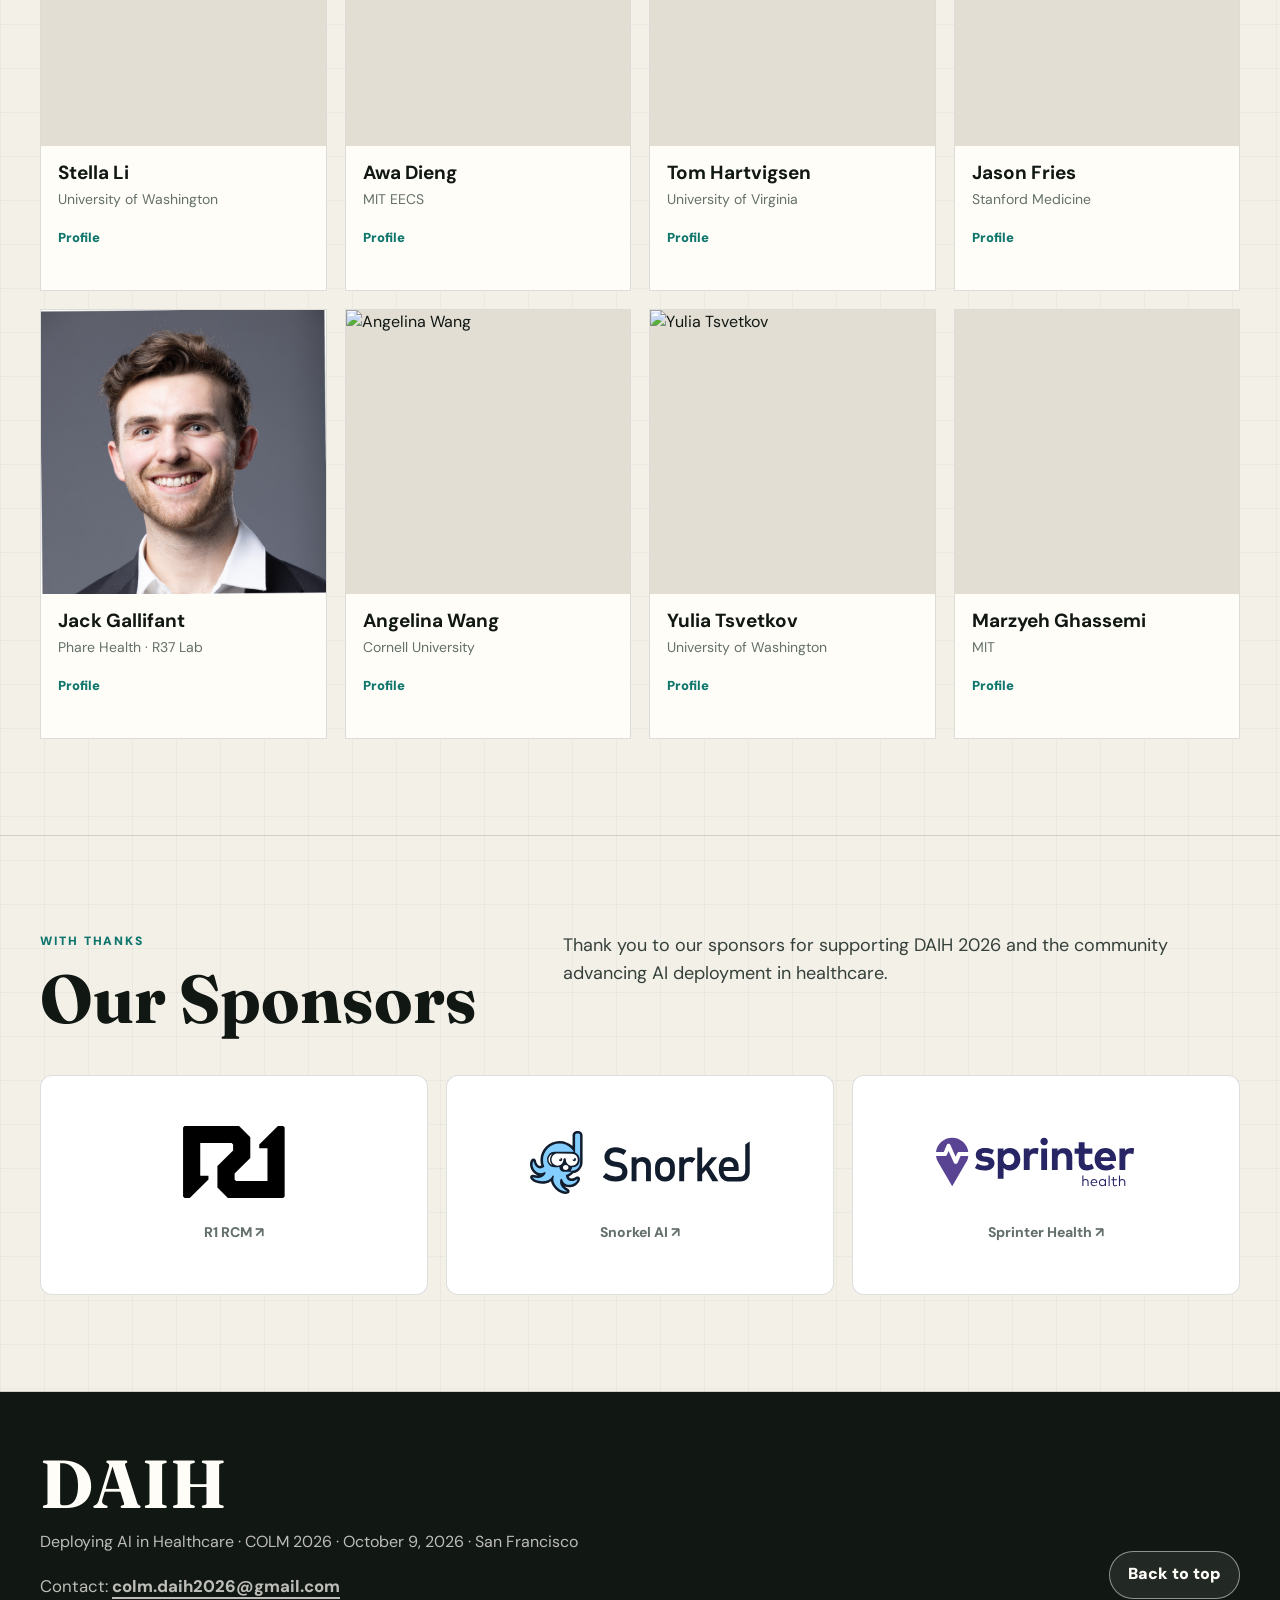
==== commit 8a40526d: "Update workshop program, sponsors, and committee acknowledgments" ====
--- a/index.html
+++ b/index.html
@@ -20,895 +20,7 @@
     <link rel="preconnect" href="https://fonts.googleapis.com">
     <link rel="preconnect" href="https://fonts.gstatic.com" crossorigin>
     <link href="https://fonts.googleapis.com/css2?family=DM+Sans:wght@400;500;600;700;800&family=Fraunces:opsz,wght@9..144,600;9..144,700&display=swap" rel="stylesheet">
-    <style>
-      :root {
-        --ink: #111713;
-        --ink-2: #1d2823;
-        --mist: #f3f0e8;
-        --paper: #fffdf8;
-        --line: rgba(17, 23, 19, 0.14);
-        --teal: #0f766e;
-        --blue: #335cbb;
-        --coral: #c34f60;
-        --gold: #b9831f;
-        --violet: #5b4ea1;
-        --green: #3b7a4a;
-        --muted: #64706a;
-        --white: #ffffff;
-        --shadow: 0 24px 80px rgba(17, 23, 19, 0.14);
-      }
-
-      * {
-        box-sizing: border-box;
-      }
-
-      html {
-        scroll-behavior: smooth;
-      }
-
-      body {
-        margin: 0;
-        color: var(--ink);
-        background:
-          linear-gradient(rgba(17, 23, 19, 0.035) 1px, transparent 1px),
-          linear-gradient(90deg, rgba(17, 23, 19, 0.035) 1px, transparent 1px),
-          var(--mist);
-        background-size: 44px 44px;
-        font-family: "DM Sans", ui-sans-serif, system-ui, sans-serif;
-        line-height: 1.55;
-      }
-
-      body::before {
-        content: "";
-        position: fixed;
-        inset: 0;
-        pointer-events: none;
-        background:
-          linear-gradient(112deg, rgba(15, 118, 110, 0.13), transparent 36%),
-          linear-gradient(25deg, transparent 58%, rgba(195, 79, 96, 0.12));
-        z-index: -1;
-      }
-
-      a {
-        color: inherit;
-        text-decoration: none;
-      }
-
-      img {
-        display: block;
-        max-width: 100%;
-      }
-
-      .wrap {
-        width: min(1200px, calc(100% - 36px));
-        margin: 0 auto;
-      }
-
-      .nav {
-        position: sticky;
-        top: 0;
-        z-index: 50;
-        border-bottom: 1px solid var(--line);
-        background: rgba(243, 240, 232, 0.9);
-        backdrop-filter: blur(18px);
-      }
-
-      .nav-inner {
-        min-height: 76px;
-        display: flex;
-        align-items: center;
-        justify-content: space-between;
-        gap: 24px;
-      }
-
-      .brand {
-        display: flex;
-        align-items: center;
-        gap: 13px;
-        min-width: 0;
-      }
-
-      .logo {
-        width: 52px;
-        height: 52px;
-        position: relative;
-        flex: 0 0 auto;
-        display: grid;
-        place-items: center;
-        color: var(--paper);
-        background: var(--ink);
-        border: 1px solid rgba(255, 255, 255, 0.14);
-        box-shadow: inset 0 0 0 8px rgba(255, 253, 248, 0.06);
-      }
-
-      .logo::before,
-      .logo::after {
-        content: "";
-        position: absolute;
-        width: 13px;
-        height: 13px;
-        border: 2px solid currentColor;
-      }
-
-      .logo::before {
-        left: 8px;
-        top: 8px;
-        border-right: 0;
-        border-bottom: 0;
-      }
-
-      .logo::after {
-        right: 8px;
-        bottom: 8px;
-        border-left: 0;
-        border-top: 0;
-      }
-
-      .logo span {
-        font-family: "Fraunces", serif;
-        font-size: 14px;
-        line-height: 1;
-      }
-
-      .brand-text {
-        display: grid;
-        line-height: 1.05;
-      }
-
-      .brand-text strong {
-        font-size: 18px;
-        letter-spacing: 0.04em;
-      }
-
-      .brand-text small {
-        color: var(--muted);
-        font-size: 12px;
-        font-weight: 800;
-        letter-spacing: 0.12em;
-        text-transform: uppercase;
-      }
-
-      .nav-links {
-        display: flex;
-        align-items: center;
-        gap: 4px;
-        color: #3f4944;
-        font-size: 14px;
-        font-weight: 800;
-        white-space: nowrap;
-      }
-
-      .nav-links a {
-        padding: 10px 12px;
-        border-radius: 999px;
-      }
-
-      .nav-links a:hover {
-        background: rgba(17, 23, 19, 0.08);
-      }
-
-      .hero {
-        min-height: calc(100vh - 76px);
-        display: grid;
-        align-items: center;
-        overflow: hidden;
-        border-bottom: 1px solid var(--line);
-        background:
-          radial-gradient(circle at 18% 18%, rgba(15, 118, 110, 0.22), transparent 34%),
-          linear-gradient(110deg, var(--ink) 0 68%, #f4eee4 68% 100%);
-      }
-
-      .hero-inner {
-        display: grid;
-        grid-template-columns: minmax(0, 1fr) minmax(340px, 0.58fr);
-        gap: clamp(36px, 5vw, 72px);
-        align-items: center;
-        min-height: calc(100vh - 76px);
-        padding: 58px 0;
-        position: relative;
-      }
-
-      .hero-inner::before {
-        content: "";
-        position: absolute;
-        top: 34px;
-        right: min(-34px, -3vw);
-        bottom: 34px;
-        width: min(510px, 46vw);
-        background:
-          linear-gradient(145deg, rgba(255, 253, 248, 0.96), rgba(239, 231, 220, 0.9));
-        clip-path: polygon(18% 0, 100% 0, 100% 100%, 0 100%);
-        box-shadow: -30px 34px 80px rgba(0, 0, 0, 0.16);
-        pointer-events: none;
-      }
-
-      .hero-copy-block {
-        position: relative;
-        z-index: 1;
-        color: var(--paper);
-        padding: 22px 0;
-      }
-
-      .eyebrow {
-        display: inline-flex;
-        align-items: center;
-        gap: 10px;
-        margin: 0 0 22px;
-        color: #9fe2d9;
-        font-size: 13px;
-        font-weight: 900;
-        letter-spacing: 0.14em;
-        text-transform: uppercase;
-      }
-
-      .eyebrow::before {
-        content: "";
-        width: 34px;
-        height: 2px;
-        background: currentColor;
-      }
-
-      h1,
-      h2,
-      h3 {
-        margin: 0;
-        line-height: 1;
-      }
-
-      h1,
-      h2 {
-        font-family: "Fraunces", Georgia, serif;
-        letter-spacing: 0;
-      }
-
-      h1 {
-        max-width: 720px;
-        font-size: clamp(50px, 6.3vw, 84px);
-      }
-
-      h2 {
-        font-size: clamp(34px, 5.3vw, 68px);
-      }
-
-      h3 {
-        font-size: 19px;
-      }
-
-      .hero-copy {
-        max-width: 640px;
-        margin: 26px 0 0;
-        color: rgba(255, 253, 248, 0.76);
-        font-size: clamp(18px, 1.55vw, 21px);
-      }
-
-      .hero-actions {
-        display: flex;
-        flex-wrap: wrap;
-        gap: 12px;
-        margin-top: 34px;
-      }
-
-      .button {
-        display: inline-flex;
-        align-items: center;
-        justify-content: center;
-        min-height: 48px;
-        padding: 0 18px;
-        border: 1px solid var(--ink);
-        background: var(--ink);
-        color: var(--paper);
-        border-radius: 999px;
-        font-weight: 900;
-      }
-
-      .button.light {
-        border-color: rgba(255, 253, 248, 0.8);
-        background: var(--paper);
-        color: var(--ink);
-      }
-
-      .button.ghost {
-        background: rgba(255, 253, 248, 0.08);
-        color: var(--paper);
-        border-color: rgba(255, 253, 248, 0.54);
-        backdrop-filter: blur(10px);
-      }
-
-      .button:hover {
-        transform: translateY(-1px);
-      }
-
-      .identity-board {
-        position: relative;
-        z-index: 1;
-        align-self: center;
-        justify-self: end;
-        display: grid;
-        width: min(430px, 100%);
-        gap: 14px;
-      }
-
-      .identity-card {
-        background: rgba(255, 253, 248, 0.97);
-        border: 1px solid rgba(17, 23, 19, 0.13);
-        box-shadow: 0 24px 70px rgba(17, 23, 19, 0.18);
-        padding: 24px;
-      }
-
-      .monogram {
-        display: grid;
-        grid-template-columns: repeat(2, 1fr);
-        overflow: hidden;
-        border: 1px solid rgba(17, 23, 19, 0.22);
-        background: var(--paper);
-      }
-
-      .monogram span {
-        min-height: 96px;
-        display: grid;
-        place-items: center;
-        border-right: 1px solid rgba(17, 23, 19, 0.18);
-        border-bottom: 1px solid rgba(17, 23, 19, 0.18);
-        font-family: "Fraunces", Georgia, serif;
-        font-size: clamp(48px, 5vw, 68px);
-        line-height: 1;
-      }
-
-      .monogram span:nth-child(2),
-      .monogram span:nth-child(4) {
-        border-right: 0;
-      }
-
-      .monogram span:nth-child(3),
-      .monogram span:nth-child(4) {
-        border-bottom: 0;
-      }
-
-      .monogram .d { color: var(--teal); }
-      .monogram .a { color: var(--coral); }
-      .monogram .i { color: var(--blue); }
-      .monogram .h { color: var(--gold); }
-
-      .identity-card p {
-        margin: 16px 0 0;
-        color: var(--muted);
-        font-weight: 700;
-        font-size: 15px;
-      }
-
-      .stat-grid {
-        display: grid;
-        grid-template-columns: repeat(3, minmax(0, 1fr));
-        gap: 1px;
-        background: var(--line);
-        border-top: 1px solid var(--line);
-      }
-
-      .stat {
-        padding: 18px;
-        background: rgba(255, 253, 248, 0.95);
-      }
-
-      .stat strong {
-        display: block;
-        color: var(--ink);
-        font-family: "Fraunces", Georgia, serif;
-        font-size: 38px;
-        line-height: 1;
-      }
-
-      .stat span {
-        display: block;
-        margin-top: 8px;
-        color: var(--muted);
-        font-weight: 800;
-        font-size: 13px;
-      }
-
-      section {
-        padding: 96px 0;
-        border-bottom: 1px solid var(--line);
-      }
-
-      .section-head {
-        display: grid;
-        grid-template-columns: minmax(0, 0.82fr) minmax(300px, 1.18fr);
-        gap: 52px;
-        align-items: start;
-        margin-bottom: 42px;
-      }
-
-      .section-head p {
-        margin: 0;
-        color: #35403a;
-        font-size: 18px;
-      }
-
-      .label {
-        display: block;
-        margin-bottom: 14px;
-        color: var(--teal);
-        font-size: 12px;
-        font-weight: 900;
-        letter-spacing: 0.16em;
-        text-transform: uppercase;
-      }
-
-      .bar-grid {
-        display: grid;
-        grid-template-columns: repeat(3, minmax(0, 1fr));
-        gap: 16px;
-      }
-
-      .bar-card {
-        position: relative;
-        min-height: 280px;
-        padding: 28px;
-        overflow: hidden;
-        background: var(--paper);
-        border: 1px solid var(--line);
-      }
-
-      .bar-card::before {
-        content: "";
-        position: absolute;
-        left: 0;
-        top: 0;
-        width: 100%;
-        height: 7px;
-        background: var(--teal);
-      }
-
-      .bar-card:nth-child(2)::before { background: var(--coral); }
-      .bar-card:nth-child(3)::before { background: var(--blue); }
-
-      .bar-card .num {
-        color: rgba(17, 23, 19, 0.24);
-        font-family: "Fraunces", Georgia, serif;
-        font-size: 58px;
-        line-height: 0.85;
-      }
-
-      .bar-card h3 {
-        margin-top: 22px;
-        max-width: 250px;
-      }
-
-      .bar-card p {
-        margin: 16px 0 0;
-        color: var(--muted);
-      }
-
-      .callout {
-        display: grid;
-        grid-template-columns: minmax(0, 0.78fr) minmax(280px, 1.22fr);
-        gap: 28px;
-        margin-top: 24px;
-        padding: 30px;
-        color: var(--paper);
-        background:
-          linear-gradient(90deg, rgba(255, 255, 255, 0.08) 1px, transparent 1px),
-          linear-gradient(rgba(255, 255, 255, 0.08) 1px, transparent 1px),
-          var(--ink);
-        background-size: 28px 28px;
-      }
-
-      .callout h3 {
-        font-size: 24px;
-      }
-
-      .callout p {
-        margin: 0;
-        color: rgba(255, 253, 248, 0.78);
-      }
-
-      .timeline {
-        display: grid;
-        grid-template-columns: repeat(4, minmax(0, 1fr));
-        border: 1px solid var(--line);
-        background: var(--paper);
-      }
-
-      .deadline {
-        min-height: 170px;
-        padding: 25px;
-        border-right: 1px solid var(--line);
-      }
-
-      .deadline:last-child {
-        border-right: 0;
-      }
-
-      .deadline time {
-        display: block;
-        color: var(--blue);
-        font-family: "Fraunces", Georgia, serif;
-        font-size: 31px;
-        line-height: 1.05;
-      }
-
-      .deadline span {
-        display: block;
-        color: var(--muted);
-        font-weight: 900;
-        margin-top: 10px;
-      }
-
-      .tracks {
-        display: grid;
-        grid-template-columns: repeat(2, minmax(0, 1fr));
-        gap: 18px;
-        margin-top: 22px;
-      }
-
-      .track {
-        padding: 30px;
-        background: var(--ink);
-        color: var(--paper);
-      }
-
-      .track:nth-child(2) {
-        background: #233c57;
-      }
-
-      .track p {
-        color: rgba(255, 253, 248, 0.77);
-        margin-bottom: 0;
-      }
-
-      .cfp-topics {
-        display: grid;
-        grid-template-columns: repeat(3, minmax(0, 1fr));
-        gap: 18px;
-        margin-top: 22px;
-      }
-
-      .cfp-topic {
-        padding: 26px;
-        background: var(--paper);
-        border: 1px solid var(--line);
-      }
-
-      .cfp-topic h4 {
-        margin: 0 0 12px 0;
-        font-family: "Fraunces", Georgia, serif;
-        font-size: 20px;
-        color: var(--ink);
-      }
-
-      .cfp-topic ul {
-        margin: 0;
-        padding-left: 20px;
-        color: #35403a;
-      }
-
-      .cfp-topic li {
-        margin-bottom: 6px;
-        font-size: 15px;
-        line-height: 1.5;
-      }
-
-      .cfp-list {
-        margin-top: 18px;
-        display: grid;
-        grid-template-columns: minmax(160px, 200px) minmax(0, 1fr);
-        gap: 14px 28px;
-        border-top: 1px solid var(--line);
-        padding-top: 18px;
-      }
-
-      .cfp-list dt {
-        font-weight: 800;
-        color: var(--ink);
-        font-size: 15px;
-        text-transform: uppercase;
-        letter-spacing: 0.06em;
-      }
-
-      .cfp-list dd {
-        margin: 0;
-        color: #35403a;
-        font-size: 16px;
-        line-height: 1.55;
-      }
-
-      .support-grid {
-        display: grid;
-        grid-template-columns: repeat(4, minmax(0, 1fr));
-        gap: 14px;
-      }
-
-      .support-card {
-        min-height: 180px;
-        padding: 24px;
-        background: var(--paper);
-        border: 1px solid var(--line);
-      }
-
-      .support-card strong {
-        display: inline-grid;
-        place-items: center;
-        width: 36px;
-        height: 36px;
-        margin-bottom: 20px;
-        color: var(--paper);
-        background: var(--teal);
-        border-radius: 50%;
-      }
-
-      .support-card:nth-child(2) strong { background: var(--coral); }
-      .support-card:nth-child(3) strong { background: var(--blue); }
-      .support-card:nth-child(4) strong { background: var(--gold); }
-
-      .support-card p {
-        margin: 10px 0 0;
-        color: var(--muted);
-        font-size: 15px;
-      }
-
-      .schedule {
-        display: grid;
-        grid-template-columns: repeat(2, minmax(0, 1fr));
-        gap: 26px;
-      }
-
-      .schedule-column {
-        background: rgba(255, 253, 248, 0.82);
-        border: 1px solid var(--line);
-      }
-
-      .schedule-column h3 {
-        padding: 24px 24px 6px;
-      }
-
-      .slot {
-        display: grid;
-        grid-template-columns: 110px minmax(0, 1fr);
-        gap: 18px;
-        padding: 19px 24px;
-        border-top: 1px solid var(--line);
-      }
-
-      .slot time {
-        color: var(--muted);
-        font-weight: 900;
-      }
-
-      .slot strong,
-      .slot span {
-        display: block;
-      }
-
-      .slot a {
-        color: inherit;
-        border-bottom: 2px solid rgba(15, 118, 110, 0.35);
-      }
-
-      .slot a:hover {
-        color: var(--teal);
-        border-bottom-color: currentColor;
-      }
-
-      .slot span {
-        color: var(--muted);
-        margin-top: 4px;
-      }
-
-      .people-grid {
-        display: grid;
-        grid-template-columns: repeat(4, minmax(0, 1fr));
-        gap: 18px;
-      }
-
-      .person {
-        min-width: 0;
-        background: var(--paper);
-        border: 1px solid var(--line);
-        transition: transform 0.18s ease, box-shadow 0.18s ease;
-      }
-
-      .person:hover {
-        transform: translateY(-4px);
-        box-shadow: 0 18px 46px rgba(17, 23, 19, 0.12);
-      }
-
-      .person-photo {
-        width: 100%;
-        aspect-ratio: 1 / 1;
-        overflow: hidden;
-        background: #e2ded4;
-      }
-
-      .person-photo img {
-        width: 100%;
-        height: 100%;
-        aspect-ratio: 1 / 1;
-        object-fit: cover;
-      }
-
-      .person-photo img.tight-crop {
-        width: 142%;
-        height: 142%;
-        max-width: none;
-        margin: -21%;
-      }
-
-      .person-body {
-        min-height: 144px;
-        padding: 17px;
-      }
-
-      .person p {
-        margin: 7px 0 14px;
-        color: var(--muted);
-        font-size: 14px;
-      }
-
-      .person a {
-        color: var(--teal);
-        font-weight: 900;
-        font-size: 13px;
-      }
-
-      .sponsors {
-        display: grid;
-        grid-template-columns: repeat(2, minmax(0, 1fr));
-        gap: 14px;
-      }
-
-      .sponsor-card {
-        padding: 26px;
-        background: var(--paper);
-        border: 1px solid var(--line);
-        border-top: 7px solid var(--teal);
-      }
-
-      .sponsor-card:nth-child(2) { border-top-color: var(--blue); }
-
-      .sponsor-card strong {
-        display: block;
-        margin-top: 20px;
-        font-family: "Fraunces", Georgia, serif;
-        font-size: 34px;
-        line-height: 1;
-      }
-
-      .sponsor-card p {
-        color: var(--muted);
-        margin: 12px 0 0;
-        font-size: 15px;
-      }
-
-      footer {
-        padding: 58px 0;
-        color: var(--paper);
-        background: var(--ink);
-      }
-
-      .footer-grid {
-        display: grid;
-        grid-template-columns: minmax(0, 1fr) auto;
-        gap: 28px;
-        align-items: end;
-      }
-
-      footer p {
-        margin: 12px 0 0;
-        color: rgba(255, 253, 248, 0.72);
-      }
-
-      footer .button.ghost {
-        border-color: rgba(255, 253, 248, 0.5);
-        color: var(--paper);
-      }
-
-      @media (max-width: 1000px) {
-        .nav-inner {
-          min-height: auto;
-          align-items: flex-start;
-          flex-direction: column;
-          padding: 15px 0;
-        }
-
-        .nav-links {
-          width: 100%;
-          overflow-x: auto;
-          padding-bottom: 3px;
-        }
-
-        .hero {
-          min-height: auto;
-          background:
-            radial-gradient(circle at 15% 10%, rgba(15, 118, 110, 0.22), transparent 34%),
-            linear-gradient(180deg, var(--ink) 0 68%, #f4eee4 68% 100%);
-        }
-
-        .hero-inner::before {
-          top: 56%;
-          right: -12%;
-          bottom: 24px;
-          width: 124%;
-          clip-path: polygon(0 14%, 100% 0, 100% 100%, 0 100%);
-        }
-
-        .hero-inner,
-        .section-head,
-        .callout,
-        .schedule,
-        .footer-grid {
-          grid-template-columns: 1fr;
-        }
-
-        .stat-grid,
-        .bar-grid,
-        .people-grid,
-        .sponsors,
-        .support-grid {
-          grid-template-columns: repeat(2, minmax(0, 1fr));
-        }
-
-        .cfp-topics {
-          grid-template-columns: 1fr;
-        }
-
-        .timeline {
-          grid-template-columns: repeat(2, minmax(0, 1fr));
-        }
-
-        .deadline:nth-child(2) {
-          border-right: 0;
-        }
-      }
-
-      @media (max-width: 650px) {
-        .wrap {
-          width: min(100% - 28px, 1200px);
-        }
-
-        .hero-inner {
-          padding-top: 42px;
-          min-height: auto;
-        }
-
-        .hero-copy-block {
-          padding-bottom: 22px;
-        }
-
-        .stat-grid,
-        .bar-grid,
-        .timeline,
-        .tracks,
-        .support-grid,
-        .people-grid,
-        .sponsors,
-        .cfp-list {
-          grid-template-columns: 1fr;
-        }
-
-        .cfp-list dt {
-          margin-top: 6px;
-        }
-
-        .deadline,
-        .deadline:nth-child(2) {
-          border-right: 0;
-          border-bottom: 1px solid var(--line);
-        }
-
-        .deadline:last-child {
-          border-bottom: 0;
-        }
-
-        .slot {
-          grid-template-columns: 1fr;
-          gap: 5px;
-        }
-
-        section {
-          padding: 70px 0;
-        }
-      }
-    </style>
+    <link rel="stylesheet" href="assets/site.css">
   </head>
   <body>
     <nav class="nav" aria-label="Primary navigation">
@@ -924,7 +36,10 @@
           <a href="#about">About</a>
           <a href="#submissions">Call for Papers</a>
           <a href="#schedule">Schedule</a>
+          <a href="#panelists">Panelists</a>
           <a href="#people">Organizers</a>
+          <a href="#sponsors">Sponsors</a>
+          <a href="committee.html">Committee</a>
         </div>
       </div>
     </nav>
@@ -954,7 +69,7 @@
             </div>
             <div class="stat-grid">
               <div class="stat"><strong>4</strong><span>invited speakers</span></div>
-              <div class="stat"><strong>5</strong><span>panelists</span></div>
+              <div class="stat"><strong>8</strong><span>panelists</span></div>
               <div class="stat"><strong>2</strong><span>tracks</span></div>
             </div>
           </aside>
@@ -1082,29 +197,53 @@
       <section id="schedule">
         <div class="wrap">
           <div class="section-head">
-            <div>
-              <span class="label">Program</span>
-              <h2>Workshop Schedule</h2>
-            </div>
-            <p>A full-day program balancing invited talks, contributed spotlights, poster sessions, a structured roundtable lunch, and a deployment-focused panel.</p>
+            <div><span class="label">Program</span><h2>Workshop Schedule</h2></div>
+            <p>October 9, 2026 · All times Pacific Daylight Time (PDT). A full day of invited talks, contributed oral presentations, posters, and two panels on deploying AI in healthcare.</p>
           </div>
           <div class="schedule">
             <div class="schedule-column">
               <h3>Morning</h3>
-              <div class="slot"><time>09:00</time><div><strong>Opening Remarks</strong><span>Organizers</span></div></div>
-              <div class="slot"><time>09:15</time><div><strong>Keynote: <a href="https://profiles.stanford.edu/sanmi-koyejo">Sanmi Koyejo</a></strong></div></div>
-              <div class="slot"><time>10:05</time><div><strong>Invited Talk: <a href="https://aim.mgh.harvard.edu/team/danielle-bitterman">Danielle Bitterman</a></strong></div></div>
-              <div class="slot"><time>10:55</time><div><strong>Contributed Spotlights and Poster Session I</strong><span>Selected research and deployment reports</span></div></div>
-              <div class="slot"><time>12:00</time><div><strong>Invited Talk: <a href="https://www.medicine.wisc.edu/directory/afshar_majid">Majid Afshar</a></strong></div></div>
+              <div class="slot"><time>9:00 – 9:10</time><div><strong>Opening Remarks</strong></div></div>
+              <div class="slot"><time>9:10 – 9:55</time><div><strong>Keynote: <a href="https://profiles.stanford.edu/sanmi-koyejo">Sanmi Koyejo</a></strong><span>Stanford University</span></div></div>
+              <div class="slot"><time>9:55 – 10:30</time><div><strong>Invited Talk: <a href="https://www.medicine.wisc.edu/directory/afshar_majid">Majid Afshar</a></strong><span>University of Wisconsin–Madison</span></div></div>
+              <div class="slot"><time>10:30 – 10:45</time><div><strong>Coffee Break</strong></div></div>
+              <div class="slot"><time>10:45 – 11:30</time><div><strong><a href="#panel-i">Panel I: Clinical AI Deployment &amp; Evaluation</a></strong></div></div>
+              <div class="slot"><time>11:30 – 12:00</time><div><strong>Contributed Oral Session I</strong><span>3 × 8 min talk + 2 min Q&amp;A</span></div></div>
+              <div class="slot"><time>12:00 – 1:00</time><div><strong>Lunch</strong></div></div>
             </div>
             <div class="schedule-column">
-              <h3>Midday and Afternoon</h3>
-              <div class="slot"><time>12:45</time><div><strong>Roundtable Lunch</strong><span>Stakeholder needs, deployment risks, industry constraints, and research needs</span></div></div>
-              <div class="slot"><time>14:00</time><div><strong>Invited Talk: <a href="https://www2.eecs.berkeley.edu/Faculty/Homepages/emmapierson.html">Emma Pierson</a></strong></div></div>
-              <div class="slot"><time>14:50</time><div><strong>Contributed Spotlights and Poster Session II</strong><span>Selected research and deployment reports</span></div></div>
-              <div class="slot"><time>16:05</time><div><strong>Panel Discussion</strong><span>Wei Liu, Corinna Loeckenhoff, Chufan Gao, Tymor Hamamsy, Martin Seneviratne, and Tristan Naumann</span></div></div>
-              <div class="slot"><time>17:15</time><div><strong>Closing Remarks</strong><span>Organizers</span></div></div>
-            </div>
+              <h3>Afternoon</h3>
+              <div class="slot"><time>1:00 – 1:35</time><div><strong>Invited Talk: <a href="https://www2.eecs.berkeley.edu/Faculty/Homepages/emmapierson.html">Emma Pierson</a></strong><span>UC Berkeley</span></div></div>
+              <div class="slot"><time>1:35 – 2:15</time><div><strong>Contributed Oral Session II</strong><span>4 × 8 min talk + 2 min Q&amp;A</span></div></div>
+              <div class="slot"><time>2:15 – 3:30</time><div><strong>Poster Session</strong><span>All accepted posters with refreshments</span></div></div>
+              <div class="slot"><time>3:30 – 3:45</time><div><strong>Coffee Break</strong></div></div>
+              <div class="slot"><time>3:45 – 4:20</time><div><strong>Invited Talk: <a href="https://medschool.duke.edu/profile/monica-agrawal">Monica Agrawal</a></strong><span>Duke University</span></div></div>
+              <div class="slot"><time>4:20 – 5:05</time><div><strong><a href="#panel-ii">Panel II: Building AI-Native Health Systems</a></strong></div></div>
+              <div class="slot"><time>5:05 – 5:30</time><div><strong>Awards, Closing Remarks</strong></div></div>
+            </div>
+          </div>
+        </div>
+      </section>
+
+      <section id="panelists" class="panelists">
+        <div class="wrap">
+          <div class="section-head">
+            <div><span class="label">In conversation</span><h2>Panelists</h2></div>
+            <p>Perspectives from academia, clinical practice, and industry on evaluating clinical AI and building AI-native health systems.</p>
+          </div>
+          <h3 id="panel-i" class="panel-heading">Panel I · Clinical AI Deployment &amp; Evaluation</h3>
+          <div class="people-grid">
+            <article class="person"><div class="person-body"><h3>Wei Liu</h3><p>Mayo Clinic</p><a href="https://www.mayo.edu/research/faculty/liu-wei-ph-d/bio-20035095" aria-label="Wei Liu — Profile">Profile ↗</a></div></article>
+            <article class="person"><div class="person-body"><h3>Corinna Loeckenhoff</h3><p>Cornell University</p><a href="https://psychology.cornell.edu/corinna-loeckenhoff" aria-label="Corinna Loeckenhoff — Profile">Profile ↗</a></div></article>
+            <article class="person"><div class="person-body"><h3>Emily Alsentzer</h3><p>Stanford University</p><a href="https://emilyalsentzer.com/" aria-label="Emily Alsentzer — Profile">Profile ↗</a></div></article>
+            <article class="person"><div class="person-body"><h3>Vishnu Ravi</h3><p>Stanford University</p><a href="https://profiles.stanford.edu/vishnu-ravi" aria-label="Vishnu Ravi — Profile">Profile ↗</a></div></article>
+          </div>
+          <h3 id="panel-ii" class="panel-heading">Panel II · Building AI-Native Health Systems</h3>
+          <div class="people-grid">
+            <article class="person"><div class="person-body"><h3>Martin Seneviratne</h3><p>R1 RCM</p><a href="https://www.linkedin.com/in/mseneviratne" aria-label="Martin Seneviratne — LinkedIn profile">LinkedIn profile ↗</a></div></article>
+            <article class="person"><div class="person-body"><h3>Aishwarya Mandyam</h3><p>Sprinter Health</p><a href="https://aishwaryamandyam.com/" aria-label="Aishwarya Mandyam — Profile">Profile ↗</a></div></article>
+            <article class="person"><div class="person-body"><h3>Yongshuo Zong</h3><p>Google</p><a href="https://ys-zong.github.io/" aria-label="Yongshuo Zong — Profile">Profile ↗</a></div></article>
+            <article class="person"><div class="person-body"><h3>Jason Fries</h3><p>Snorkel AI</p><a href="https://profiles.stanford.edu/jason-fries" aria-label="Jason Fries — Profile">Profile ↗</a></div></article>
           </div>
         </div>
       </section>
@@ -1166,6 +305,20 @@
               <div class="person-photo"><img class="tight-crop" src="https://healthyml.org/media/marzyeh.png" alt="Marzyeh Ghassemi"></div>
               <div class="person-body"><h3>Marzyeh Ghassemi</h3><p>MIT</p><a href="https://healthyml.org/marzyeh/">Profile</a></div>
             </article>
+          </div>
+        </div>
+      </section>
+
+      <section id="sponsors">
+        <div class="wrap">
+          <div class="section-head">
+            <div><span class="label">With thanks</span><h2>Our Sponsors</h2></div>
+            <p>Thank you to our sponsors for supporting DAIH 2026 and the community advancing AI deployment in healthcare.</p>
+          </div>
+          <div class="sponsors">
+            <a class="sponsor-card" href="https://www.r1rcm.com/" aria-label="Visit R1 RCM"><img src="assets/sponsors/r1-rcm.svg" alt="R1 RCM logo" width="220" height="72" loading="lazy"><span>R1 RCM ↗</span></a>
+            <a class="sponsor-card" href="https://snorkel.ai/" aria-label="Visit Snorkel AI"><img src="assets/sponsors/snorkel-ai.svg" alt="Snorkel AI logo" width="220" height="72" loading="lazy"><span>Snorkel AI ↗</span></a>
+            <a class="sponsor-card" href="https://www.sprinterhealth.com/" aria-label="Visit Sprinter Health"><img src="assets/sponsors/sprinter-health.svg" alt="Sprinter Health logo" width="220" height="72" loading="lazy"><span>Sprinter Health ↗</span></a>
           </div>
         </div>
       </section>
--- a/assets/site.css
+++ b/assets/site.css
@@ -0,0 +1,905 @@
+      :root {
+        --ink: #111713;
+        --ink-2: #1d2823;
+        --mist: #f3f0e8;
+        --paper: #fffdf8;
+        --line: rgba(17, 23, 19, 0.14);
+        --teal: #0f766e;
+        --blue: #335cbb;
+        --coral: #c34f60;
+        --gold: #b9831f;
+        --violet: #5b4ea1;
+        --green: #3b7a4a;
+        --muted: #64706a;
+        --white: #ffffff;
+        --shadow: 0 24px 80px rgba(17, 23, 19, 0.14);
+      }
+
+      * {
+        box-sizing: border-box;
+      }
+
+      html {
+        scroll-behavior: smooth;
+      }
+
+      body {
+        margin: 0;
+        color: var(--ink);
+        background:
+          linear-gradient(rgba(17, 23, 19, 0.035) 1px, transparent 1px),
+          linear-gradient(90deg, rgba(17, 23, 19, 0.035) 1px, transparent 1px),
+          var(--mist);
+        background-size: 44px 44px;
+        font-family: "DM Sans", ui-sans-serif, system-ui, sans-serif;
+        line-height: 1.55;
+      }
+
+      body::before {
+        content: "";
+        position: fixed;
+        inset: 0;
+        pointer-events: none;
+        background:
+          linear-gradient(112deg, rgba(15, 118, 110, 0.13), transparent 36%),
+          linear-gradient(25deg, transparent 58%, rgba(195, 79, 96, 0.12));
+        z-index: -1;
+      }
+
+      a {
+        color: inherit;
+        text-decoration: none;
+      }
+
+      img {
+        display: block;
+        max-width: 100%;
+      }
+
+      .wrap {
+        width: min(1200px, calc(100% - 36px));
+        margin: 0 auto;
+      }
+
+      .nav {
+        position: sticky;
+        top: 0;
+        z-index: 50;
+        border-bottom: 1px solid var(--line);
+        background: rgba(243, 240, 232, 0.9);
+        backdrop-filter: blur(18px);
+      }
+
+      .nav-inner {
+        min-height: 76px;
+        display: flex;
+        align-items: center;
+        justify-content: space-between;
+        gap: 24px;
+      }
+
+      .brand {
+        display: flex;
+        align-items: center;
+        gap: 13px;
+        min-width: 0;
+      }
+
+      .logo {
+        width: 52px;
+        height: 52px;
+        position: relative;
+        flex: 0 0 auto;
+        display: grid;
+        place-items: center;
+        color: var(--paper);
+        background: var(--ink);
+        border: 1px solid rgba(255, 255, 255, 0.14);
+        box-shadow: inset 0 0 0 8px rgba(255, 253, 248, 0.06);
+      }
+
+      .logo::before,
+      .logo::after {
+        content: "";
+        position: absolute;
+        width: 13px;
+        height: 13px;
+        border: 2px solid currentColor;
+      }
+
+      .logo::before {
+        left: 8px;
+        top: 8px;
+        border-right: 0;
+        border-bottom: 0;
+      }
+
+      .logo::after {
+        right: 8px;
+        bottom: 8px;
+        border-left: 0;
+        border-top: 0;
+      }
+
+      .logo span {
+        font-family: "Fraunces", serif;
+        font-size: 14px;
+        line-height: 1;
+      }
+
+      .brand-text {
+        display: grid;
+        line-height: 1.05;
+      }
+
+      .brand-text strong {
+        font-size: 18px;
+        letter-spacing: 0.04em;
+      }
+
+      .brand-text small {
+        color: var(--muted);
+        font-size: 12px;
+        font-weight: 800;
+        letter-spacing: 0.12em;
+        text-transform: uppercase;
+      }
+
+      .nav-links {
+        display: flex;
+        align-items: center;
+        gap: 4px;
+        color: #3f4944;
+        font-size: 14px;
+        font-weight: 800;
+        white-space: nowrap;
+      }
+
+      .nav-links a {
+        padding: 10px 12px;
+        border-radius: 999px;
+      }
+
+      .nav-links a:hover {
+        background: rgba(17, 23, 19, 0.08);
+      }
+
+      .hero {
+        min-height: calc(100vh - 76px);
+        display: grid;
+        align-items: center;
+        overflow: hidden;
+        border-bottom: 1px solid var(--line);
+        background:
+          radial-gradient(circle at 18% 18%, rgba(15, 118, 110, 0.22), transparent 34%),
+          linear-gradient(110deg, var(--ink) 0 68%, #f4eee4 68% 100%);
+      }
+
+      .hero-inner {
+        display: grid;
+        grid-template-columns: minmax(0, 1fr) minmax(340px, 0.58fr);
+        gap: clamp(36px, 5vw, 72px);
+        align-items: center;
+        min-height: calc(100vh - 76px);
+        padding: 58px 0;
+        position: relative;
+      }
+
+      .hero-inner::before {
+        content: "";
+        position: absolute;
+        top: 34px;
+        right: min(-34px, -3vw);
+        bottom: 34px;
+        width: min(510px, 46vw);
+        background:
+          linear-gradient(145deg, rgba(255, 253, 248, 0.96), rgba(239, 231, 220, 0.9));
+        clip-path: polygon(18% 0, 100% 0, 100% 100%, 0 100%);
+        box-shadow: -30px 34px 80px rgba(0, 0, 0, 0.16);
+        pointer-events: none;
+      }
+
+      .hero-copy-block {
+        position: relative;
+        z-index: 1;
+        color: var(--paper);
+        padding: 22px 0;
+      }
+
+      .eyebrow {
+        display: inline-flex;
+        align-items: center;
+        gap: 10px;
+        margin: 0 0 22px;
+        color: #9fe2d9;
+        font-size: 13px;
+        font-weight: 900;
+        letter-spacing: 0.14em;
+        text-transform: uppercase;
+      }
+
+      .eyebrow::before {
+        content: "";
+        width: 34px;
+        height: 2px;
+        background: currentColor;
+      }
+
+      h1,
+      h2,
+      h3 {
+        margin: 0;
+        line-height: 1;
+      }
+
+      h1,
+      h2 {
+        font-family: "Fraunces", Georgia, serif;
+        letter-spacing: 0;
+      }
+
+      h1 {
+        max-width: 720px;
+        font-size: clamp(50px, 6.3vw, 84px);
+      }
+
+      h2 {
+        font-size: clamp(34px, 5.3vw, 68px);
+      }
+
+      h3 {
+        font-size: 19px;
+      }
+
+      .hero-copy {
+        max-width: 640px;
+        margin: 26px 0 0;
+        color: rgba(255, 253, 248, 0.76);
+        font-size: clamp(18px, 1.55vw, 21px);
+      }
+
+      .hero-actions {
+        display: flex;
+        flex-wrap: wrap;
+        gap: 12px;
+        margin-top: 34px;
+      }
+
+      .button {
+        display: inline-flex;
+        align-items: center;
+        justify-content: center;
+        min-height: 48px;
+        padding: 0 18px;
+        border: 1px solid var(--ink);
+        background: var(--ink);
+        color: var(--paper);
+        border-radius: 999px;
+        font-weight: 900;
+      }
+
+      .button.light {
+        border-color: rgba(255, 253, 248, 0.8);
+        background: var(--paper);
+        color: var(--ink);
+      }
+
+      .button.ghost {
+        background: rgba(255, 253, 248, 0.08);
+        color: var(--paper);
+        border-color: rgba(255, 253, 248, 0.54);
+        backdrop-filter: blur(10px);
+      }
+
+      .button:hover {
+        transform: translateY(-1px);
+      }
+
+      .identity-board {
+        position: relative;
+        z-index: 1;
+        align-self: center;
+        justify-self: end;
+        display: grid;
+        width: min(430px, 100%);
+        gap: 14px;
+      }
+
+      .identity-card {
+        background: rgba(255, 253, 248, 0.97);
+        border: 1px solid rgba(17, 23, 19, 0.13);
+        box-shadow: 0 24px 70px rgba(17, 23, 19, 0.18);
+        padding: 24px;
+      }
+
+      .monogram {
+        display: grid;
+        grid-template-columns: repeat(2, 1fr);
+        overflow: hidden;
+        border: 1px solid rgba(17, 23, 19, 0.22);
+        background: var(--paper);
+      }
+
+      .monogram span {
+        min-height: 96px;
+        display: grid;
+        place-items: center;
+        border-right: 1px solid rgba(17, 23, 19, 0.18);
+        border-bottom: 1px solid rgba(17, 23, 19, 0.18);
+        font-family: "Fraunces", Georgia, serif;
+        font-size: clamp(48px, 5vw, 68px);
+        line-height: 1;
+      }
+
+      .monogram span:nth-child(2),
+      .monogram span:nth-child(4) {
+        border-right: 0;
+      }
+
+      .monogram span:nth-child(3),
+      .monogram span:nth-child(4) {
+        border-bottom: 0;
+      }
+
+      .monogram .d { color: var(--teal); }
+      .monogram .a { color: var(--coral); }
+      .monogram .i { color: var(--blue); }
+      .monogram .h { color: var(--gold); }
+
+      .identity-card p {
+        margin: 16px 0 0;
+        color: var(--muted);
+        font-weight: 700;
+        font-size: 15px;
+      }
+
+      .stat-grid {
+        display: grid;
+        grid-template-columns: repeat(3, minmax(0, 1fr));
+        gap: 1px;
+        background: var(--line);
+        border-top: 1px solid var(--line);
+      }
+
+      .stat {
+        padding: 18px;
+        background: rgba(255, 253, 248, 0.95);
+      }
+
+      .stat strong {
+        display: block;
+        color: var(--ink);
+        font-family: "Fraunces", Georgia, serif;
+        font-size: 38px;
+        line-height: 1;
+      }
+
+      .stat span {
+        display: block;
+        margin-top: 8px;
+        color: var(--muted);
+        font-weight: 800;
+        font-size: 13px;
+      }
+
+      section {
+        padding: 96px 0;
+        border-bottom: 1px solid var(--line);
+      }
+
+      .section-head {
+        display: grid;
+        grid-template-columns: minmax(0, 0.82fr) minmax(300px, 1.18fr);
+        gap: 52px;
+        align-items: start;
+        margin-bottom: 42px;
+      }
+
+      .section-head p {
+        margin: 0;
+        color: #35403a;
+        font-size: 18px;
+      }
+
+      .label {
+        display: block;
+        margin-bottom: 14px;
+        color: var(--teal);
+        font-size: 12px;
+        font-weight: 900;
+        letter-spacing: 0.16em;
+        text-transform: uppercase;
+      }
+
+      .bar-grid {
+        display: grid;
+        grid-template-columns: repeat(3, minmax(0, 1fr));
+        gap: 16px;
+      }
+
+      .bar-card {
+        position: relative;
+        min-height: 280px;
+        padding: 28px;
+        overflow: hidden;
+        background: var(--paper);
+        border: 1px solid var(--line);
+      }
+
+      .bar-card::before {
+        content: "";
+        position: absolute;
+        left: 0;
+        top: 0;
+        width: 100%;
+        height: 7px;
+        background: var(--teal);
+      }
+
+      .bar-card:nth-child(2)::before { background: var(--coral); }
+      .bar-card:nth-child(3)::before { background: var(--blue); }
+
+      .bar-card .num {
+        color: rgba(17, 23, 19, 0.24);
+        font-family: "Fraunces", Georgia, serif;
+        font-size: 58px;
+        line-height: 0.85;
+      }
+
+      .bar-card h3 {
+        margin-top: 22px;
+        max-width: 250px;
+      }
+
+      .bar-card p {
+        margin: 16px 0 0;
+        color: var(--muted);
+      }
+
+      .callout {
+        display: grid;
+        grid-template-columns: minmax(0, 0.78fr) minmax(280px, 1.22fr);
+        gap: 28px;
+        margin-top: 24px;
+        padding: 30px;
+        color: var(--paper);
+        background:
+          linear-gradient(90deg, rgba(255, 255, 255, 0.08) 1px, transparent 1px),
+          linear-gradient(rgba(255, 255, 255, 0.08) 1px, transparent 1px),
+          var(--ink);
+        background-size: 28px 28px;
+      }
+
+      .callout h3 {
+        font-size: 24px;
+      }
+
+      .callout p {
+        margin: 0;
+        color: rgba(255, 253, 248, 0.78);
+      }
+
+      .timeline {
+        display: grid;
+        grid-template-columns: repeat(4, minmax(0, 1fr));
+        border: 1px solid var(--line);
+        background: var(--paper);
+      }
+
+      .deadline {
+        min-height: 170px;
+        padding: 25px;
+        border-right: 1px solid var(--line);
+      }
+
+      .deadline:last-child {
+        border-right: 0;
+      }
+
+      .deadline time {
+        display: block;
+        color: var(--blue);
+        font-family: "Fraunces", Georgia, serif;
+        font-size: 31px;
+        line-height: 1.05;
+      }
+
+      .deadline span {
+        display: block;
+        color: var(--muted);
+        font-weight: 900;
+        margin-top: 10px;
+      }
+
+      .tracks {
+        display: grid;
+        grid-template-columns: repeat(2, minmax(0, 1fr));
+        gap: 18px;
+        margin-top: 22px;
+      }
+
+      .track {
+        padding: 30px;
+        background: var(--ink);
+        color: var(--paper);
+      }
+
+      .track:nth-child(2) {
+        background: #233c57;
+      }
+
+      .track p {
+        color: rgba(255, 253, 248, 0.77);
+        margin-bottom: 0;
+      }
+
+      .cfp-topics {
+        display: grid;
+        grid-template-columns: repeat(3, minmax(0, 1fr));
+        gap: 18px;
+        margin-top: 22px;
+      }
+
+      .cfp-topic {
+        padding: 26px;
+        background: var(--paper);
+        border: 1px solid var(--line);
+      }
+
+      .cfp-topic h4 {
+        margin: 0 0 12px 0;
+        font-family: "Fraunces", Georgia, serif;
+        font-size: 20px;
+        color: var(--ink);
+      }
+
+      .cfp-topic ul {
+        margin: 0;
+        padding-left: 20px;
+        color: #35403a;
+      }
+
+      .cfp-topic li {
+        margin-bottom: 6px;
+        font-size: 15px;
+        line-height: 1.5;
+      }
+
+      .cfp-list {
+        margin-top: 18px;
+        display: grid;
+        grid-template-columns: minmax(160px, 200px) minmax(0, 1fr);
+        gap: 14px 28px;
+        border-top: 1px solid var(--line);
+        padding-top: 18px;
+      }
+
+      .cfp-list dt {
+        font-weight: 800;
+        color: var(--ink);
+        font-size: 15px;
+        text-transform: uppercase;
+        letter-spacing: 0.06em;
+      }
+
+      .cfp-list dd {
+        margin: 0;
+        color: #35403a;
+        font-size: 16px;
+        line-height: 1.55;
+      }
+
+      .support-grid {
+        display: grid;
+        grid-template-columns: repeat(4, minmax(0, 1fr));
+        gap: 14px;
+      }
+
+      .support-card {
+        min-height: 180px;
+        padding: 24px;
+        background: var(--paper);
+        border: 1px solid var(--line);
+      }
+
+      .support-card strong {
+        display: inline-grid;
+        place-items: center;
+        width: 36px;
+        height: 36px;
+        margin-bottom: 20px;
+        color: var(--paper);
+        background: var(--teal);
+        border-radius: 50%;
+      }
+
+      .support-card:nth-child(2) strong { background: var(--coral); }
+      .support-card:nth-child(3) strong { background: var(--blue); }
+      .support-card:nth-child(4) strong { background: var(--gold); }
+
+      .support-card p {
+        margin: 10px 0 0;
+        color: var(--muted);
+        font-size: 15px;
+      }
+
+      .schedule {
+        display: grid;
+        grid-template-columns: repeat(2, minmax(0, 1fr));
+        gap: 26px;
+      }
+
+      .schedule-column {
+        background: rgba(255, 253, 248, 0.82);
+        border: 1px solid var(--line);
+      }
+
+      .schedule-column h3 {
+        padding: 24px 24px 6px;
+      }
+
+      .slot {
+        display: grid;
+        grid-template-columns: 125px minmax(0, 1fr);
+        gap: 18px;
+        padding: 19px 24px;
+        border-top: 1px solid var(--line);
+      }
+
+      .slot time {
+        color: var(--muted);
+        font-weight: 900;
+      }
+
+      .slot strong,
+      .slot span {
+        display: block;
+      }
+
+      .slot a {
+        color: inherit;
+        border-bottom: 2px solid rgba(15, 118, 110, 0.35);
+      }
+
+      .slot a:hover {
+        color: var(--teal);
+        border-bottom-color: currentColor;
+      }
+
+      .slot span {
+        color: var(--muted);
+        margin-top: 4px;
+      }
+
+      .people-grid {
+        display: grid;
+        grid-template-columns: repeat(4, minmax(0, 1fr));
+        gap: 18px;
+      }
+
+      .person {
+        min-width: 0;
+        background: var(--paper);
+        border: 1px solid var(--line);
+        transition: transform 0.18s ease, box-shadow 0.18s ease;
+      }
+
+      .person:hover {
+        transform: translateY(-4px);
+        box-shadow: 0 18px 46px rgba(17, 23, 19, 0.12);
+      }
+
+      .person-photo {
+        width: 100%;
+        aspect-ratio: 1 / 1;
+        overflow: hidden;
+        background: #e2ded4;
+      }
+
+      .person-photo img {
+        width: 100%;
+        height: 100%;
+        aspect-ratio: 1 / 1;
+        object-fit: cover;
+      }
+
+      .person-photo img.tight-crop {
+        width: 142%;
+        height: 142%;
+        max-width: none;
+        margin: -21%;
+      }
+
+      .person-body {
+        min-height: 144px;
+        padding: 17px;
+      }
+
+      .person p {
+        margin: 7px 0 14px;
+        color: var(--muted);
+        font-size: 14px;
+      }
+
+      .person a {
+        color: var(--teal);
+        font-weight: 900;
+        font-size: 13px;
+      }
+
+      .panel-heading {
+        margin: 36px 0 20px;
+        line-height: 1.3;
+      }
+
+      .panelists .person-body { min-height: 156px; }
+
+      .sponsors {
+        display: grid;
+        grid-template-columns: repeat(3, minmax(0, 1fr));
+        gap: 18px;
+      }
+
+      .sponsor-card {
+        display: flex;
+        flex-direction: column;
+        align-items: center;
+        justify-content: center;
+        gap: 24px;
+        min-height: 220px;
+        padding: 36px;
+        background: var(--white);
+        border: 1px solid var(--line);
+        border-radius: 12px;
+      }
+
+      .sponsor-card img {
+        width: 220px;
+        height: 72px;
+        object-fit: contain;
+      }
+
+      .sponsor-card span {
+        color: var(--muted);
+        font-size: 14px;
+        font-weight: 800;
+      }
+
+      .sponsor-card:hover { border-color: var(--teal); }
+
+      a:focus-visible {
+        outline: 3px solid var(--teal);
+        outline-offset: 5px;
+      }
+
+      section[id], .panel-heading { scroll-margin-top: 130px; }
+
+      footer {
+        padding: 58px 0;
+        color: var(--paper);
+        background: var(--ink);
+      }
+
+      .footer-grid {
+        display: grid;
+        grid-template-columns: minmax(0, 1fr) auto;
+        gap: 28px;
+        align-items: end;
+      }
+
+      footer p {
+        margin: 12px 0 0;
+        color: rgba(255, 253, 248, 0.72);
+      }
+
+      footer .button.ghost {
+        border-color: rgba(255, 253, 248, 0.5);
+        color: var(--paper);
+      }
+
+      @media (max-width: 1000px) {
+        .nav-inner {
+          min-height: auto;
+          align-items: flex-start;
+          flex-direction: column;
+          padding: 15px 0;
+        }
+
+        .nav-links {
+          width: 100%;
+          overflow-x: auto;
+          padding-bottom: 3px;
+        }
+
+        .hero {
+          min-height: auto;
+          background:
+            radial-gradient(circle at 15% 10%, rgba(15, 118, 110, 0.22), transparent 34%),
+            linear-gradient(180deg, var(--ink) 0 68%, #f4eee4 68% 100%);
+        }
+
+        .hero-inner::before {
+          top: 56%;
+          right: -12%;
+          bottom: 24px;
+          width: 124%;
+          clip-path: polygon(0 14%, 100% 0, 100% 100%, 0 100%);
+        }
+
+        .hero-inner,
+        .section-head,
+        .callout,
+        .schedule,
+        .footer-grid {
+          grid-template-columns: 1fr;
+        }
+
+        .stat-grid,
+        .bar-grid,
+        .people-grid,
+        .sponsors,
+        .support-grid {
+          grid-template-columns: repeat(2, minmax(0, 1fr));
+        }
+
+        .cfp-topics {
+          grid-template-columns: 1fr;
+        }
+
+        .timeline {
+          grid-template-columns: repeat(2, minmax(0, 1fr));
+        }
+
+        .deadline:nth-child(2) {
+          border-right: 0;
+        }
+      }
+
+      @media (max-width: 650px) {
+        .wrap {
+          width: min(100% - 28px, 1200px);
+        }
+
+        .hero-inner {
+          padding-top: 42px;
+          min-height: auto;
+        }
+
+        .hero-copy-block {
+          padding-bottom: 22px;
+        }
+
+        .stat-grid,
+        .bar-grid,
+        .timeline,
+        .tracks,
+        .support-grid,
+        .people-grid,
+        .sponsors,
+        .cfp-list {
+          grid-template-columns: 1fr;
+        }
+
+        .cfp-list dt {
+          margin-top: 6px;
+        }
+
+        .deadline,
+        .deadline:nth-child(2) {
+          border-right: 0;
+          border-bottom: 1px solid var(--line);
+        }
+
+        .deadline:last-child {
+          border-bottom: 0;
+        }
+
+        .slot {
+          grid-template-columns: 1fr;
+          gap: 5px;
+        }
+
+        section {
+          padding: 70px 0;
+        }
+      }
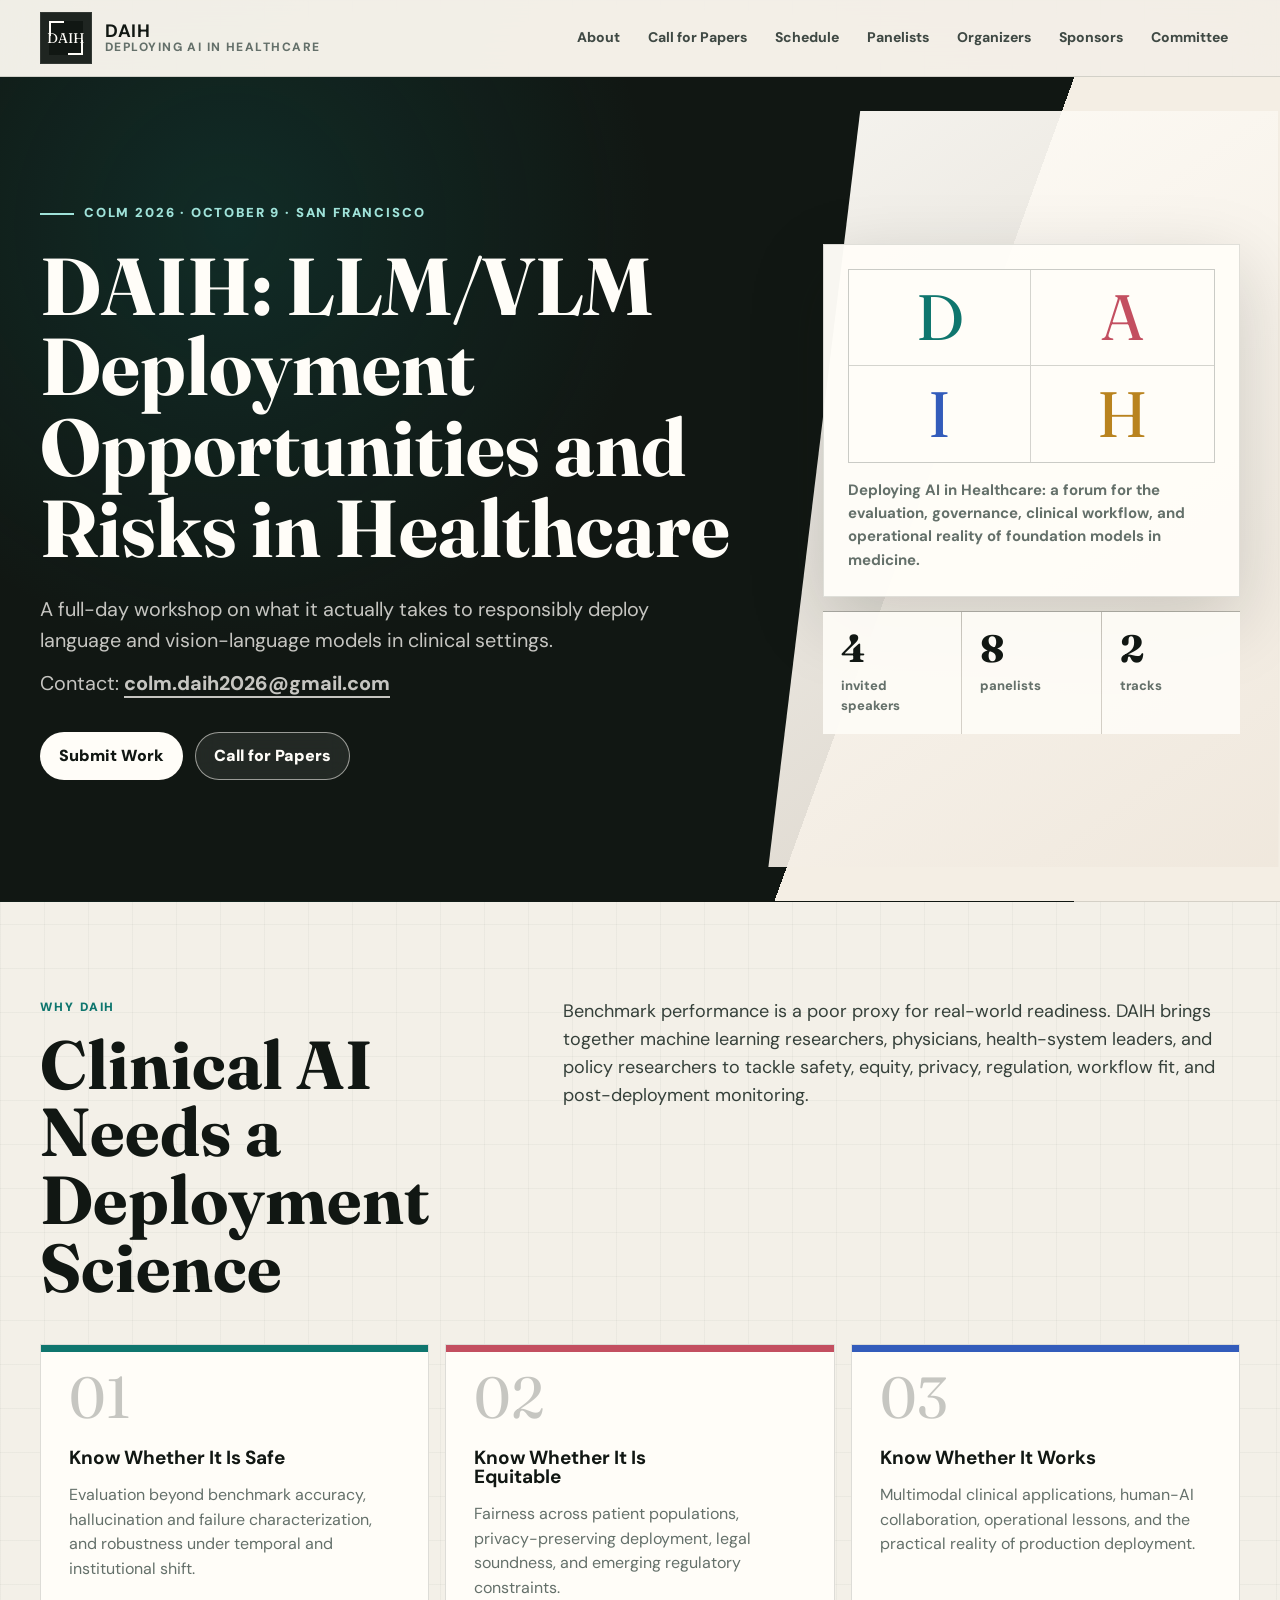
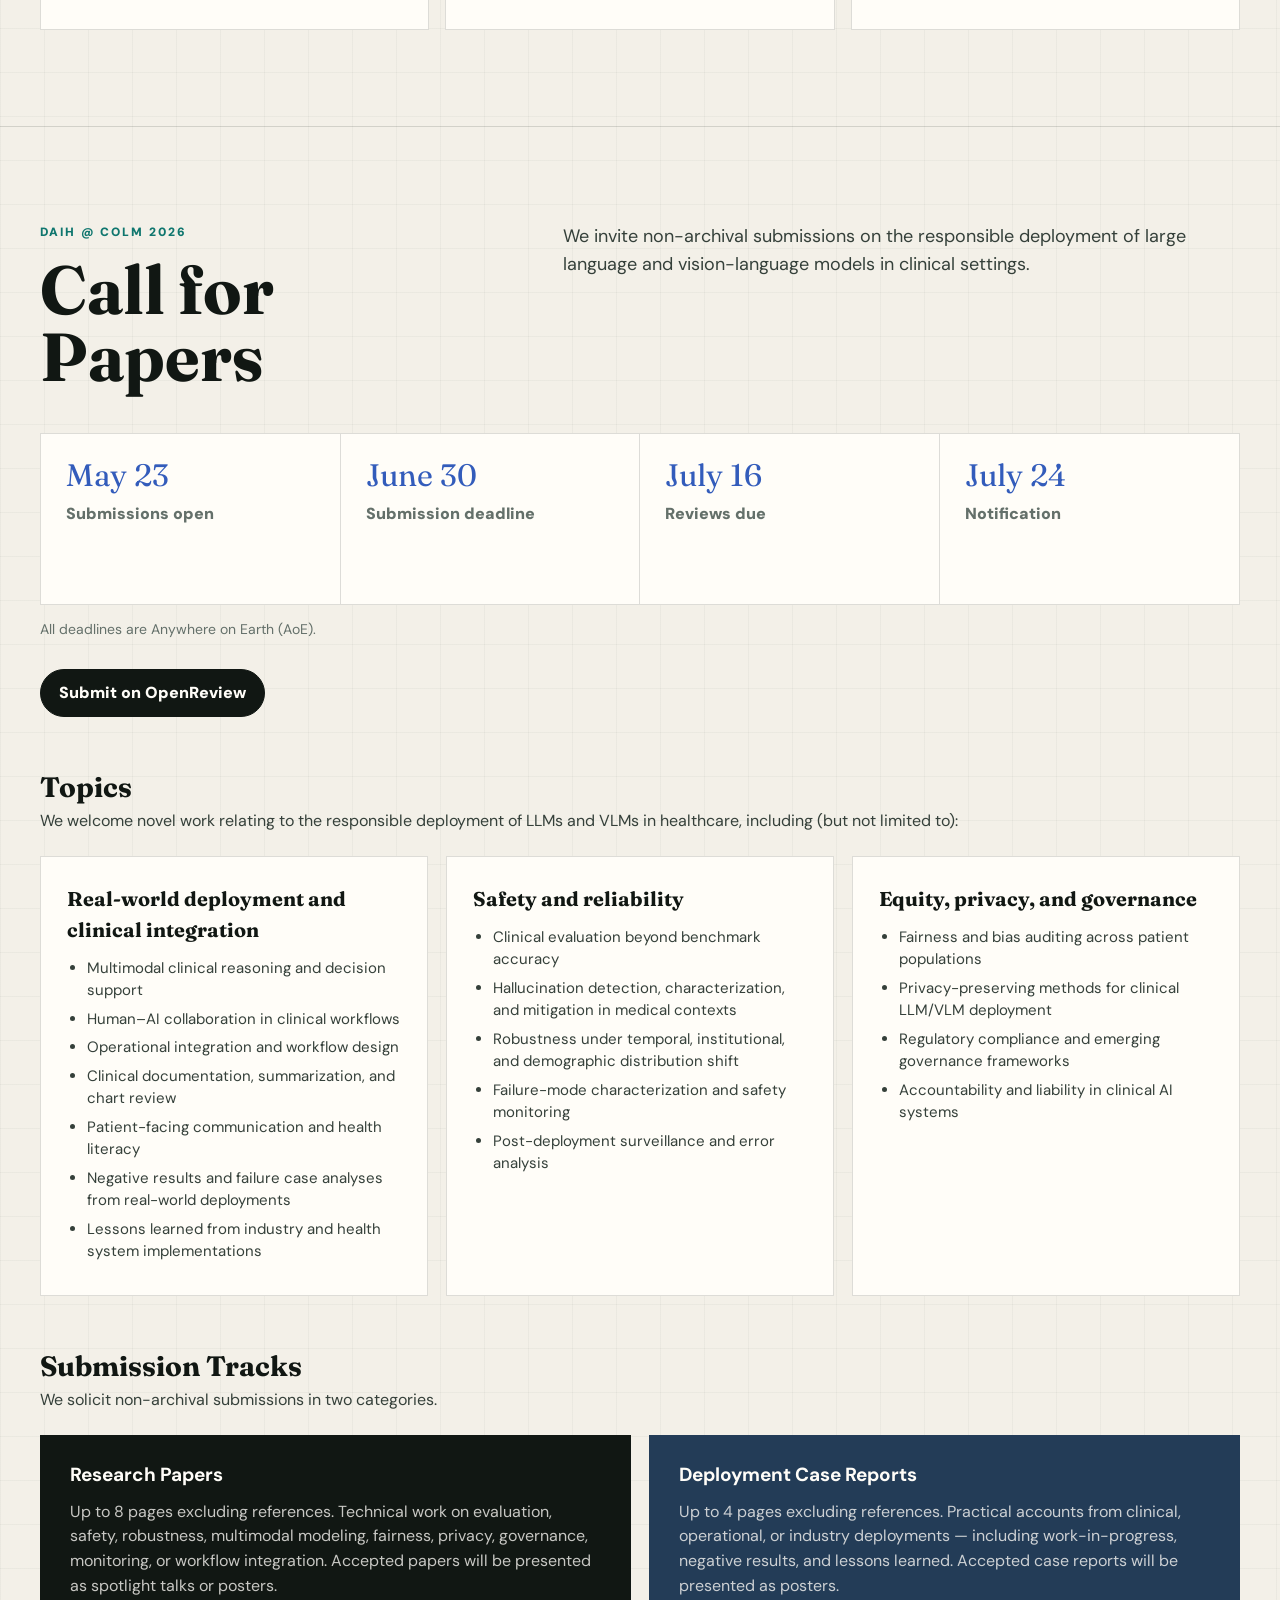
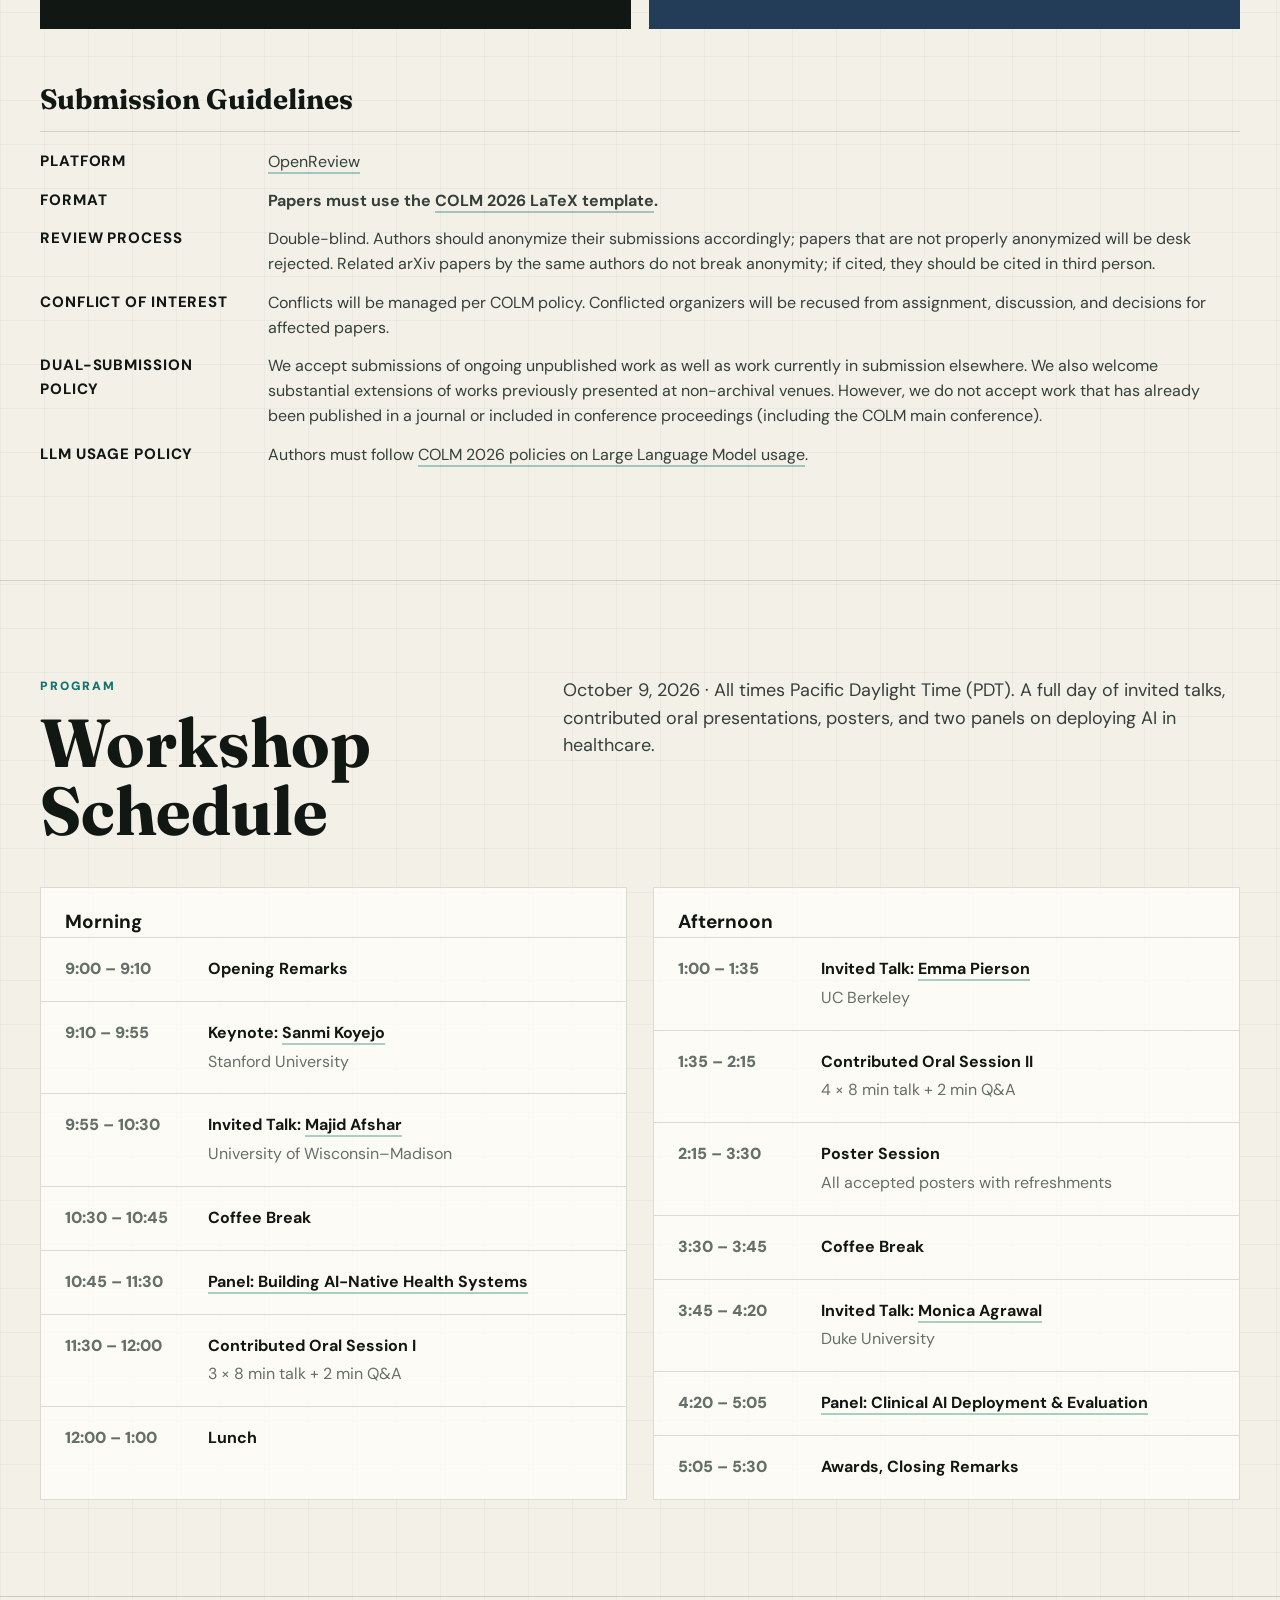
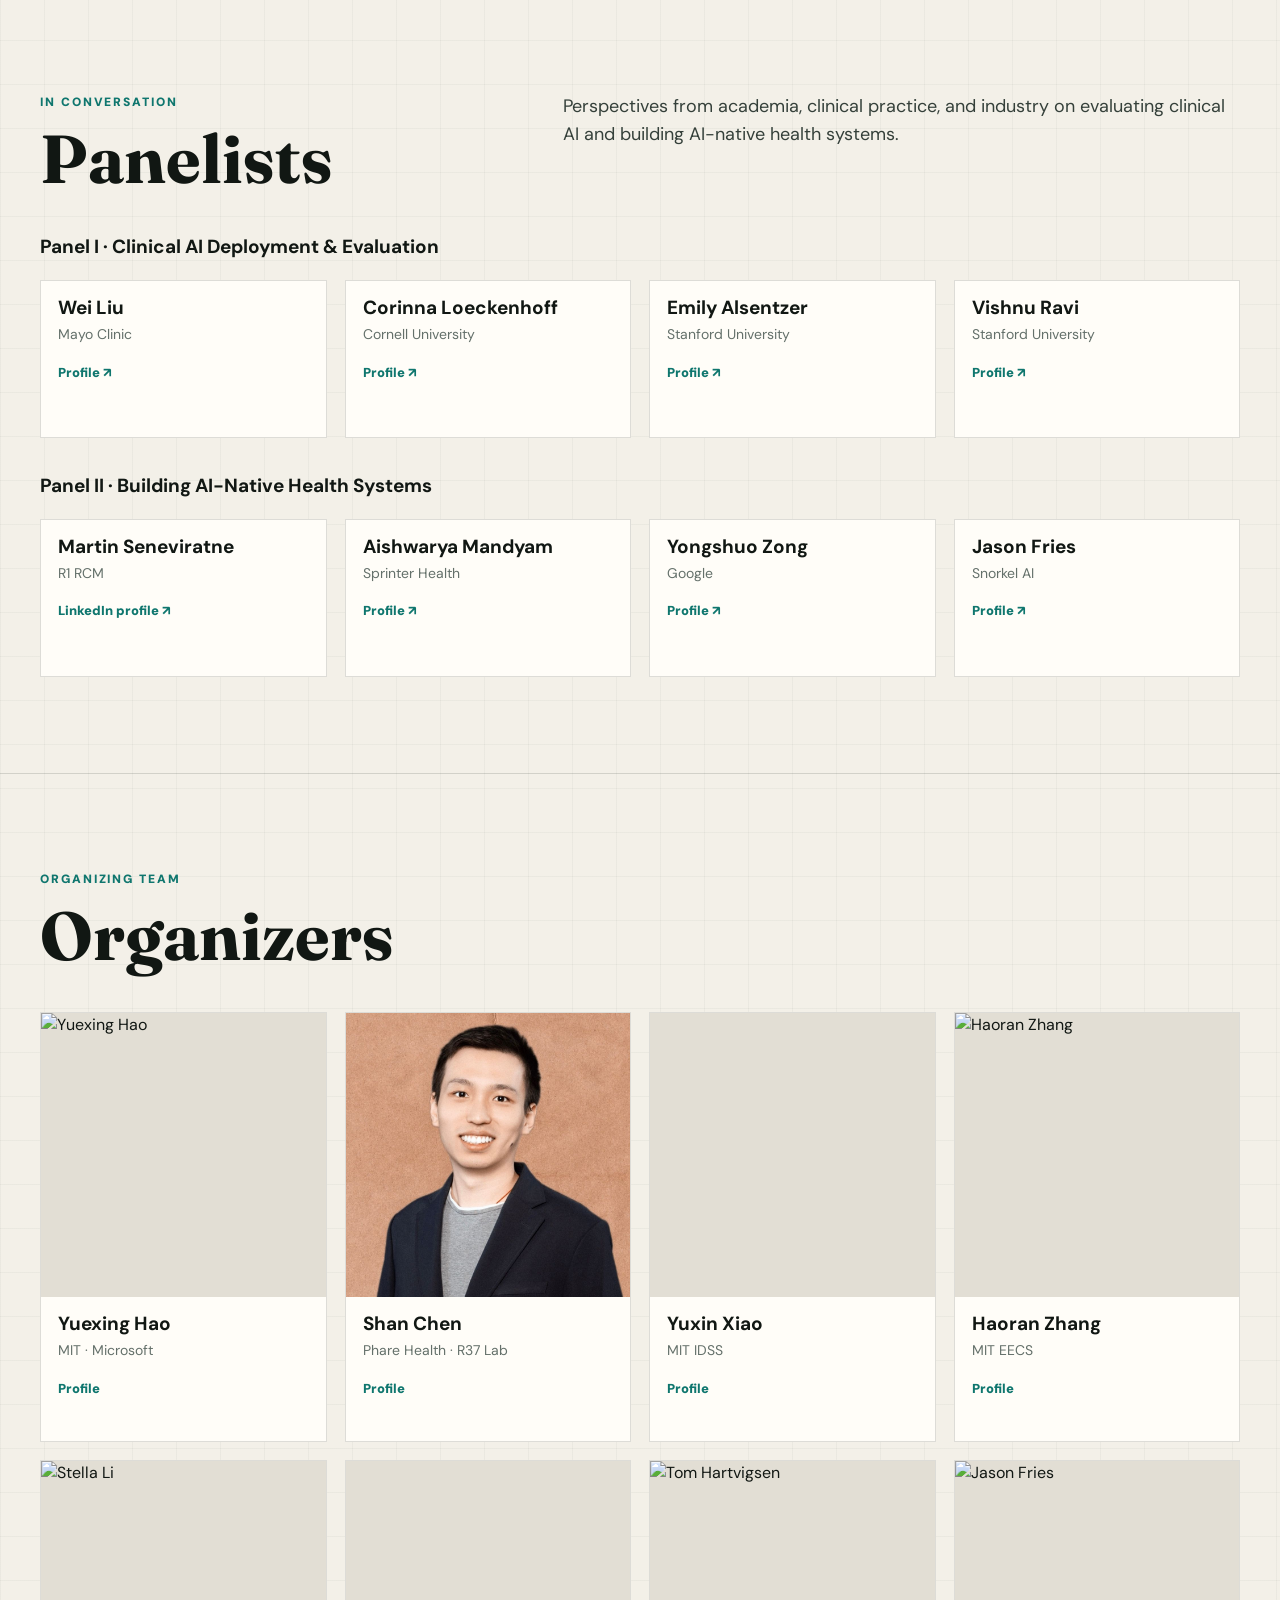
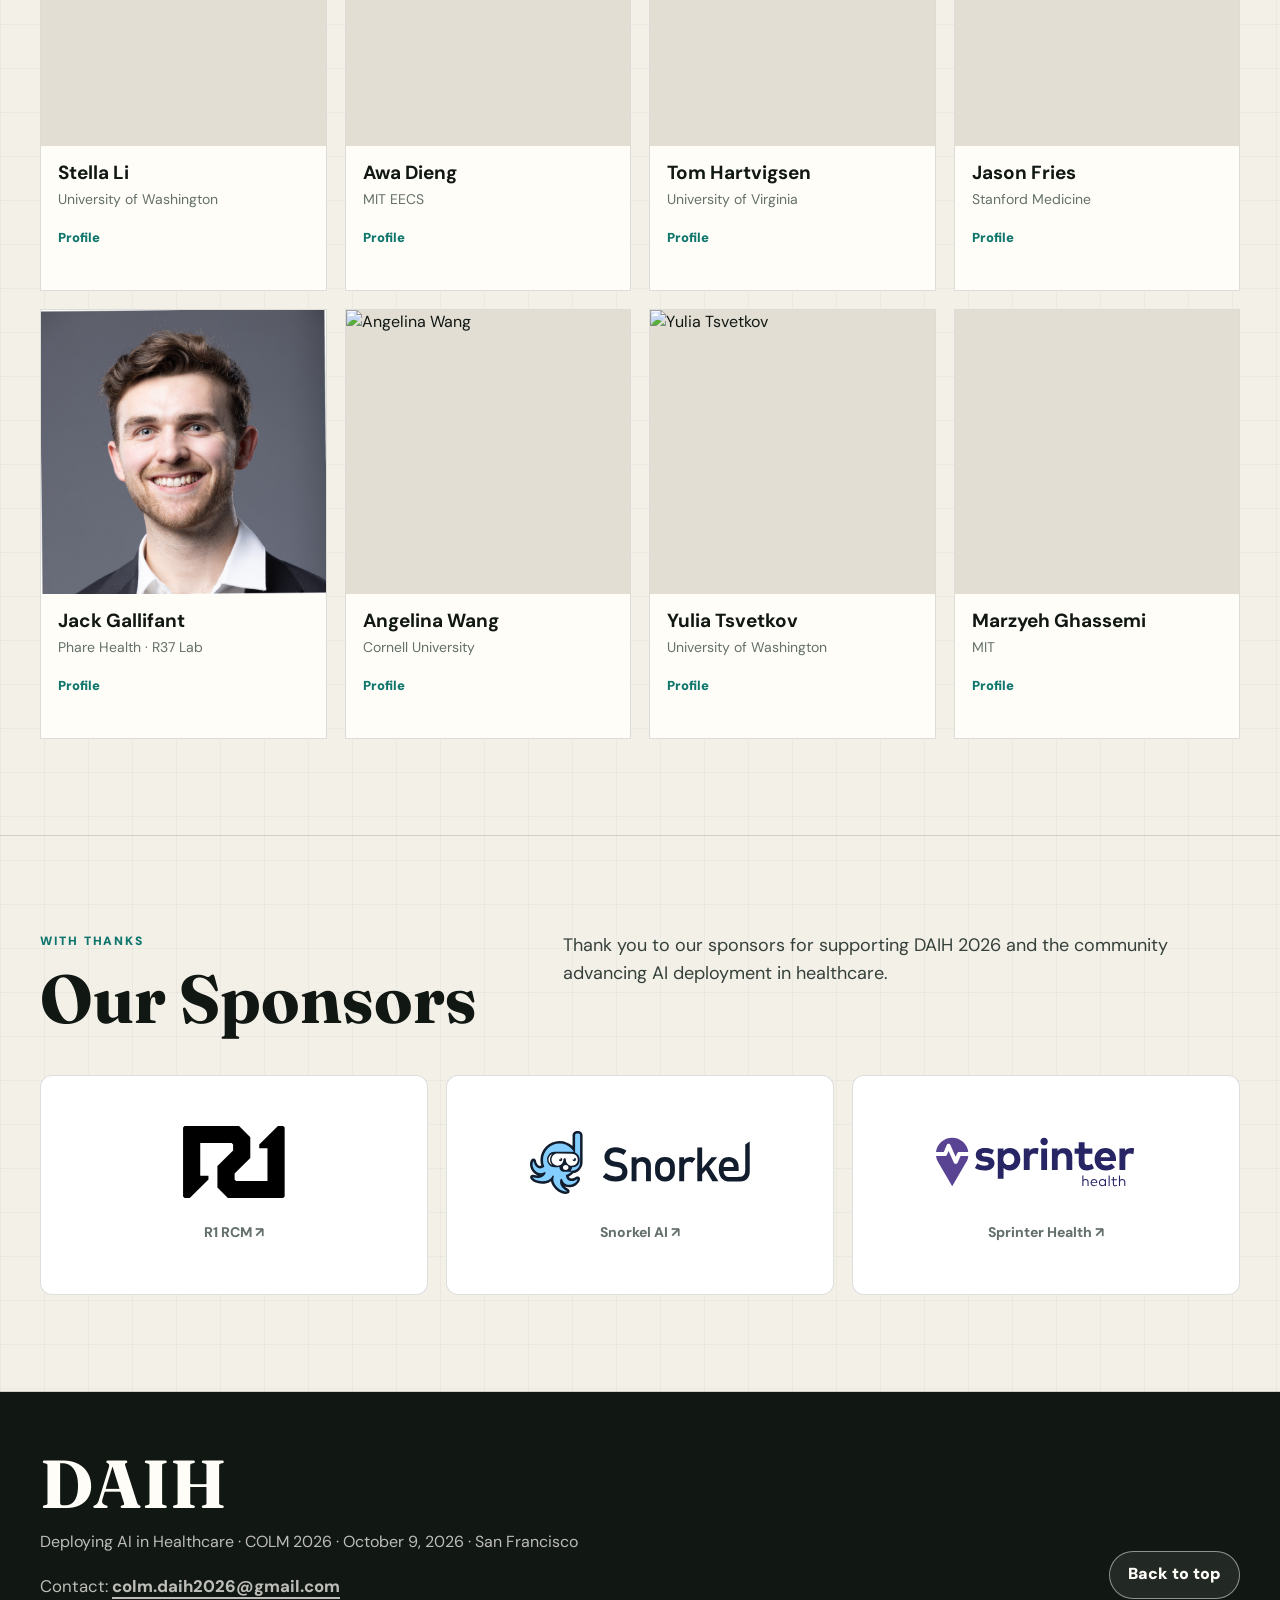
==== commit aa262d49: "Update index.html" ====
--- a/index.html
+++ b/index.html
@@ -207,7 +207,7 @@
               <div class="slot"><time>9:10 – 9:55</time><div><strong>Keynote: <a href="https://profiles.stanford.edu/sanmi-koyejo">Sanmi Koyejo</a></strong><span>Stanford University</span></div></div>
               <div class="slot"><time>9:55 – 10:30</time><div><strong>Invited Talk: <a href="https://www.medicine.wisc.edu/directory/afshar_majid">Majid Afshar</a></strong><span>University of Wisconsin–Madison</span></div></div>
               <div class="slot"><time>10:30 – 10:45</time><div><strong>Coffee Break</strong></div></div>
-              <div class="slot"><time>10:45 – 11:30</time><div><strong><a href="#panel-i">Panel I: Clinical AI Deployment &amp; Evaluation</a></strong></div></div>
+              <div class="slot"><time>10:45 – 11:30</time><div><strong><a href="#panel-i">Panel: Building AI-Native Health Systems</a></strong></div></div>
               <div class="slot"><time>11:30 – 12:00</time><div><strong>Contributed Oral Session I</strong><span>3 × 8 min talk + 2 min Q&amp;A</span></div></div>
               <div class="slot"><time>12:00 – 1:00</time><div><strong>Lunch</strong></div></div>
             </div>
@@ -218,7 +218,7 @@
               <div class="slot"><time>2:15 – 3:30</time><div><strong>Poster Session</strong><span>All accepted posters with refreshments</span></div></div>
               <div class="slot"><time>3:30 – 3:45</time><div><strong>Coffee Break</strong></div></div>
               <div class="slot"><time>3:45 – 4:20</time><div><strong>Invited Talk: <a href="https://medschool.duke.edu/profile/monica-agrawal">Monica Agrawal</a></strong><span>Duke University</span></div></div>
-              <div class="slot"><time>4:20 – 5:05</time><div><strong><a href="#panel-ii">Panel II: Building AI-Native Health Systems</a></strong></div></div>
+              <div class="slot"><time>4:20 – 5:05</time><div><strong><a href="#panel-ii">Panel: Clinical AI Deployment &amp; Evaluation</a></strong></div></div>
               <div class="slot"><time>5:05 – 5:30</time><div><strong>Awards, Closing Remarks</strong></div></div>
             </div>
           </div>
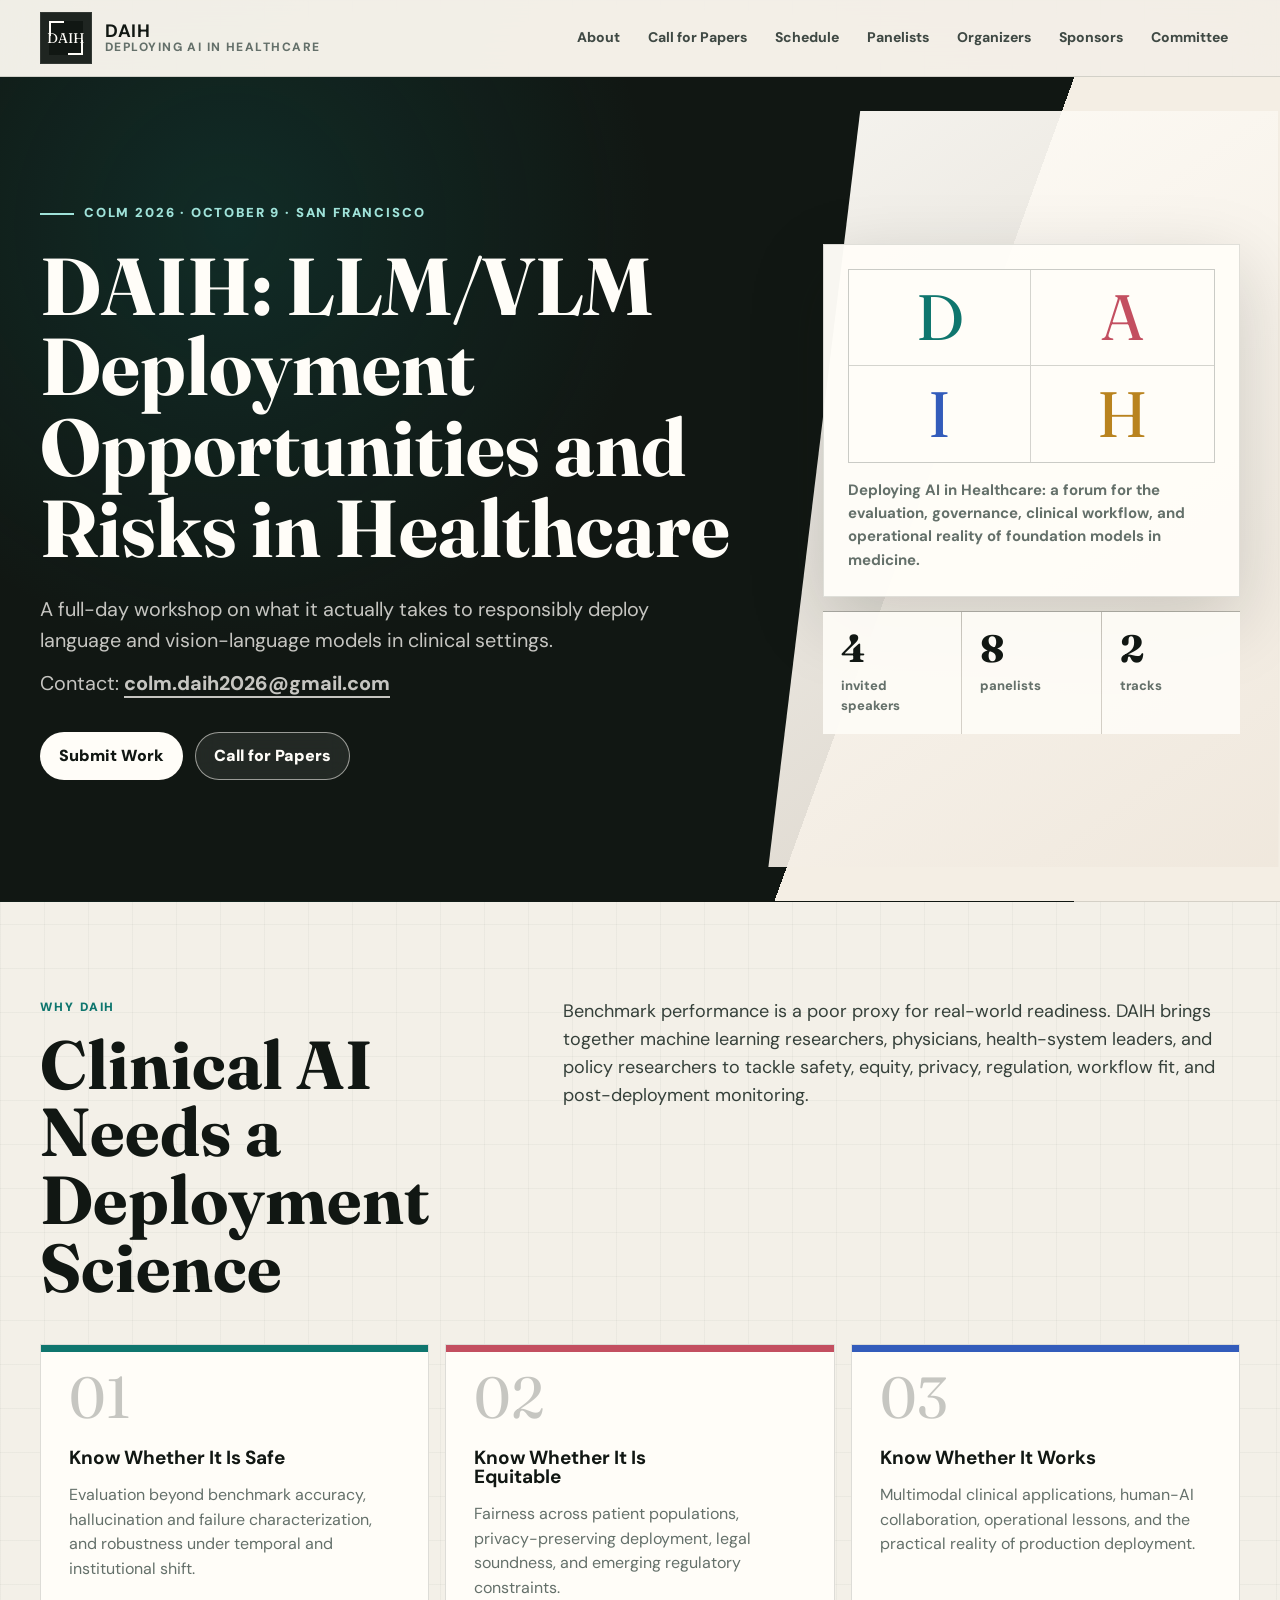
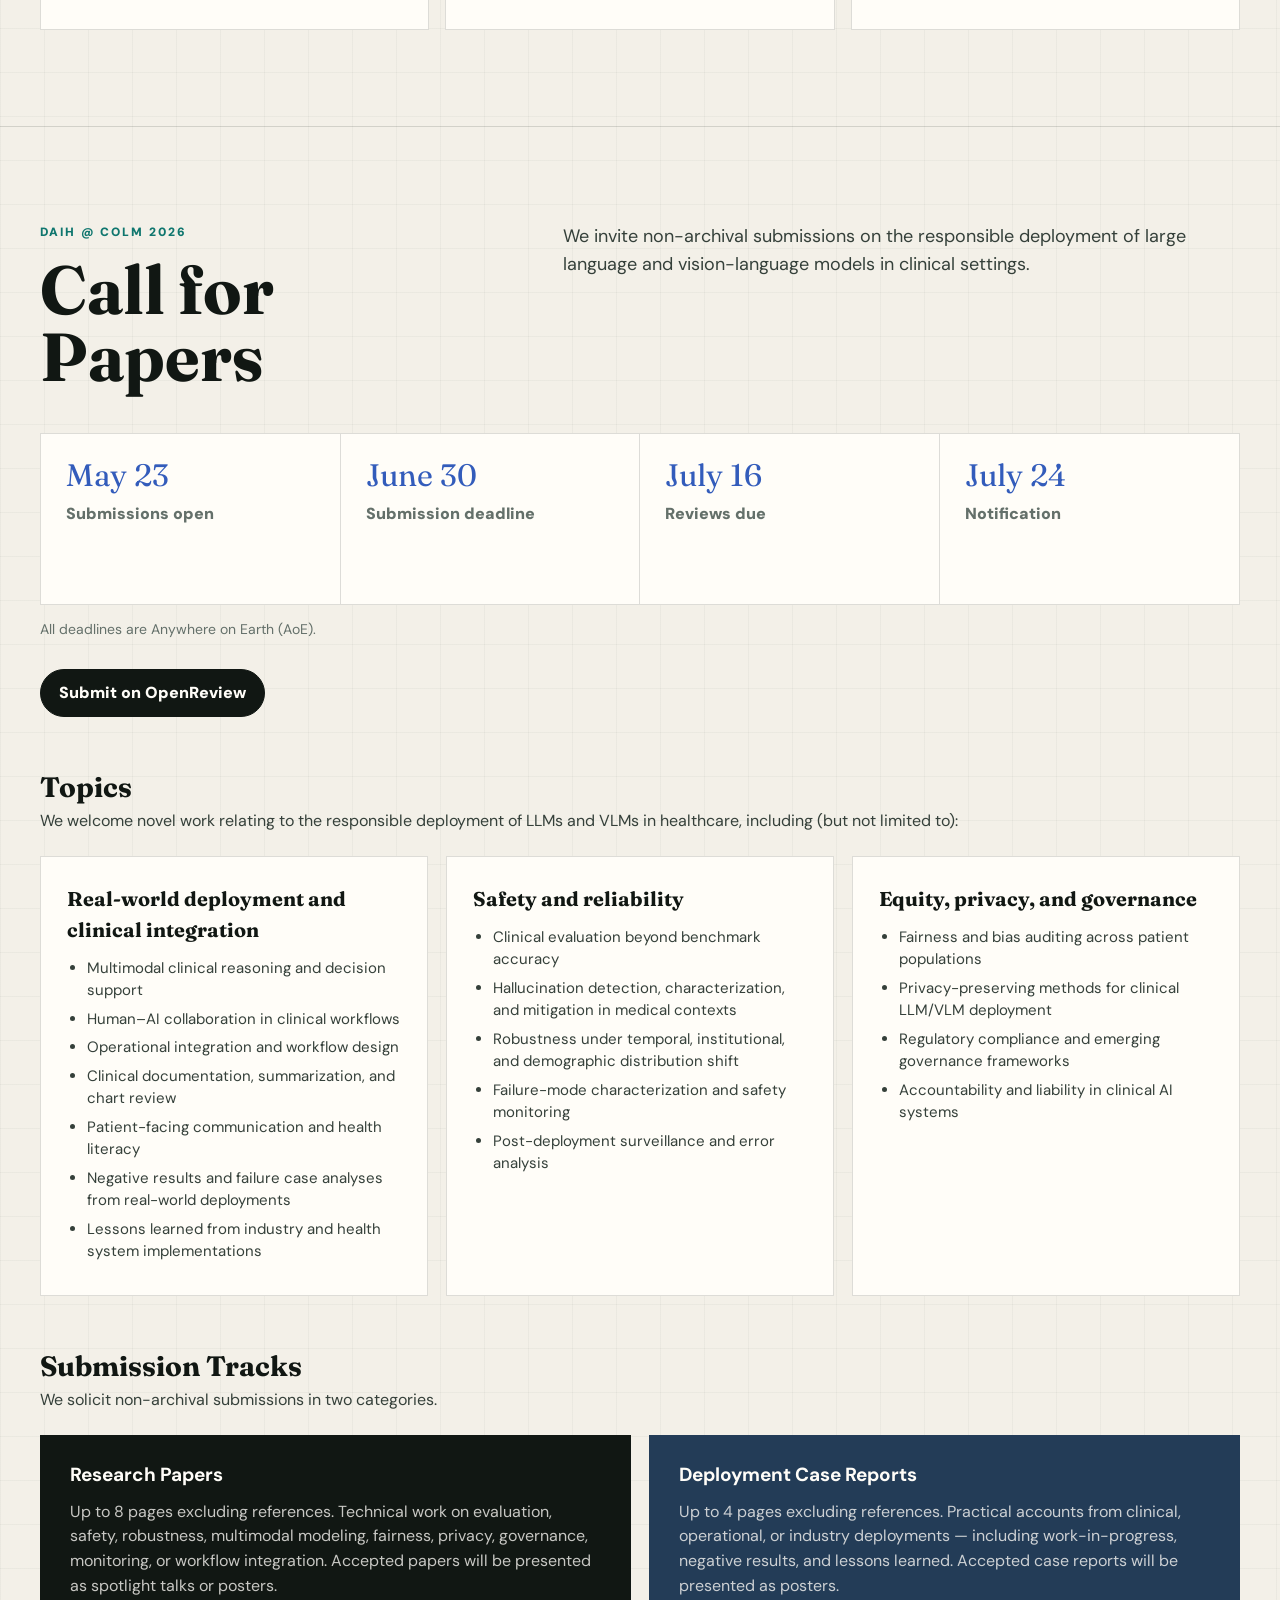
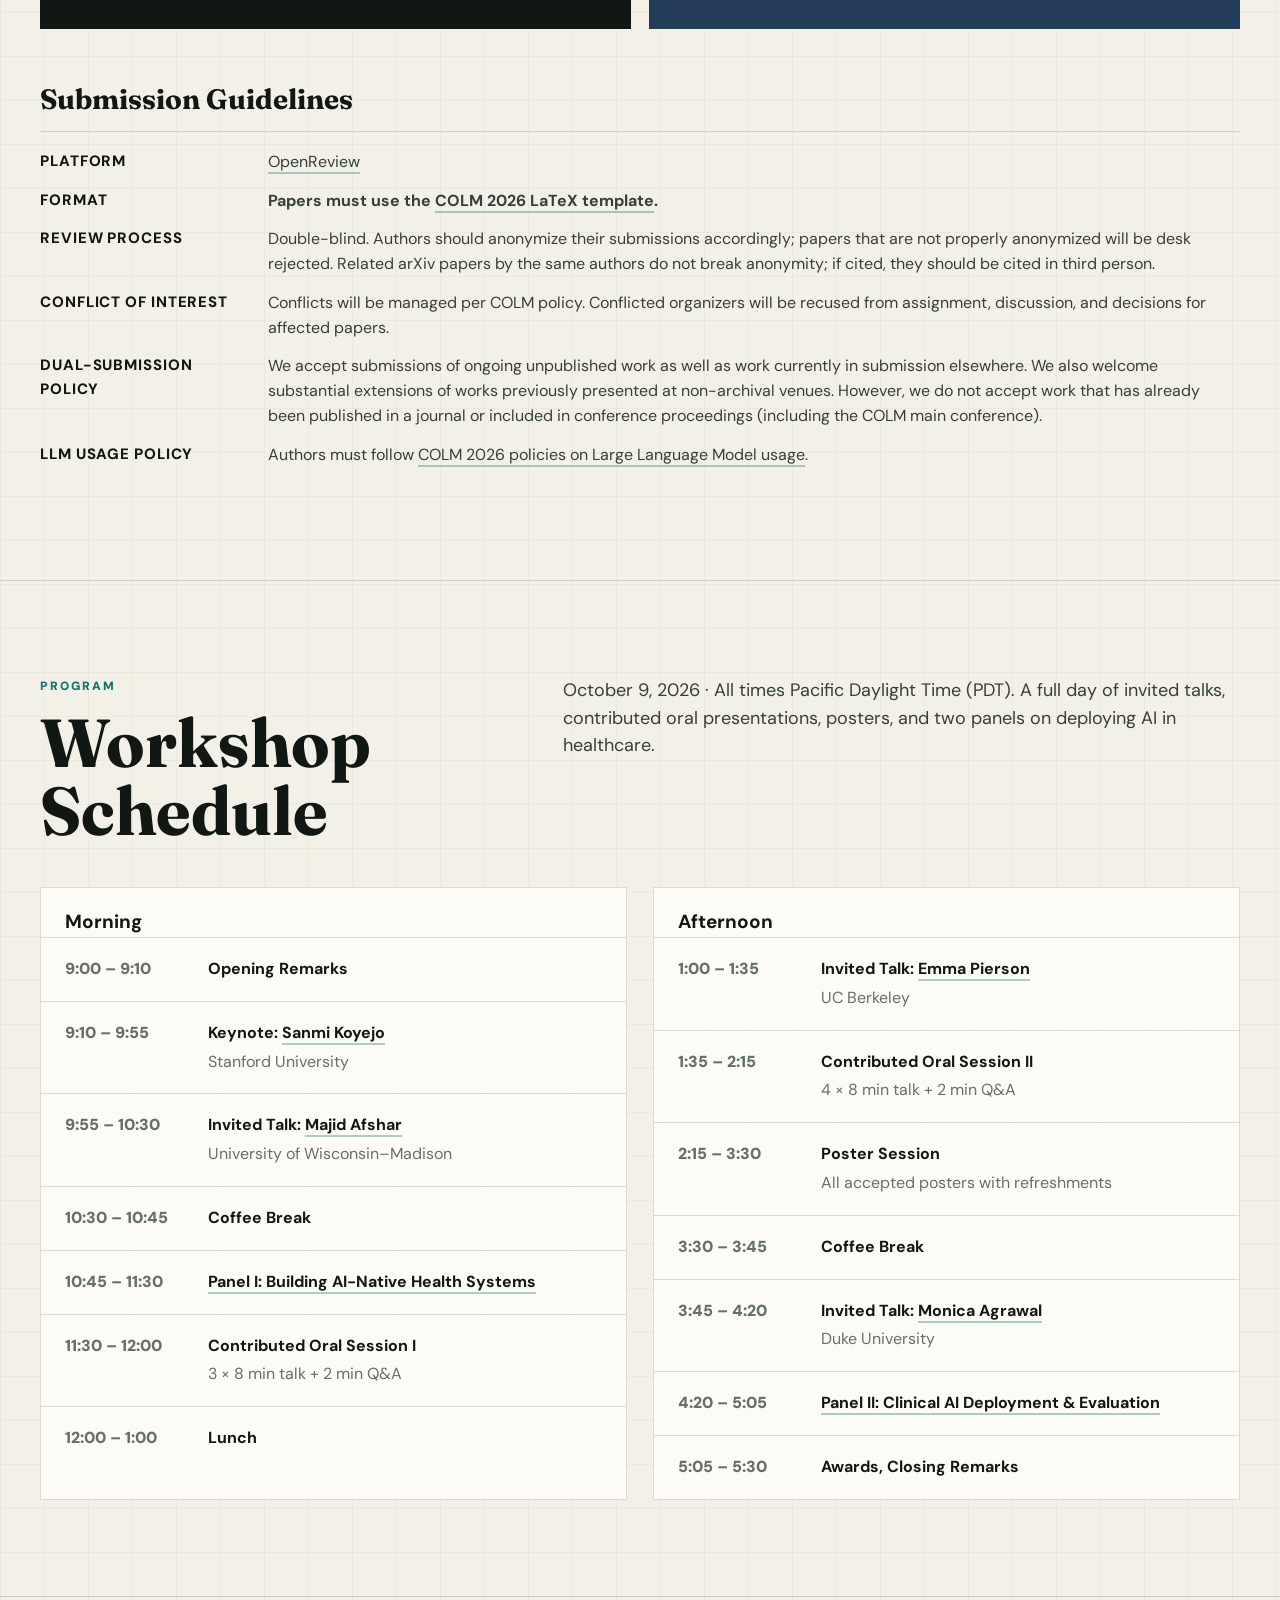
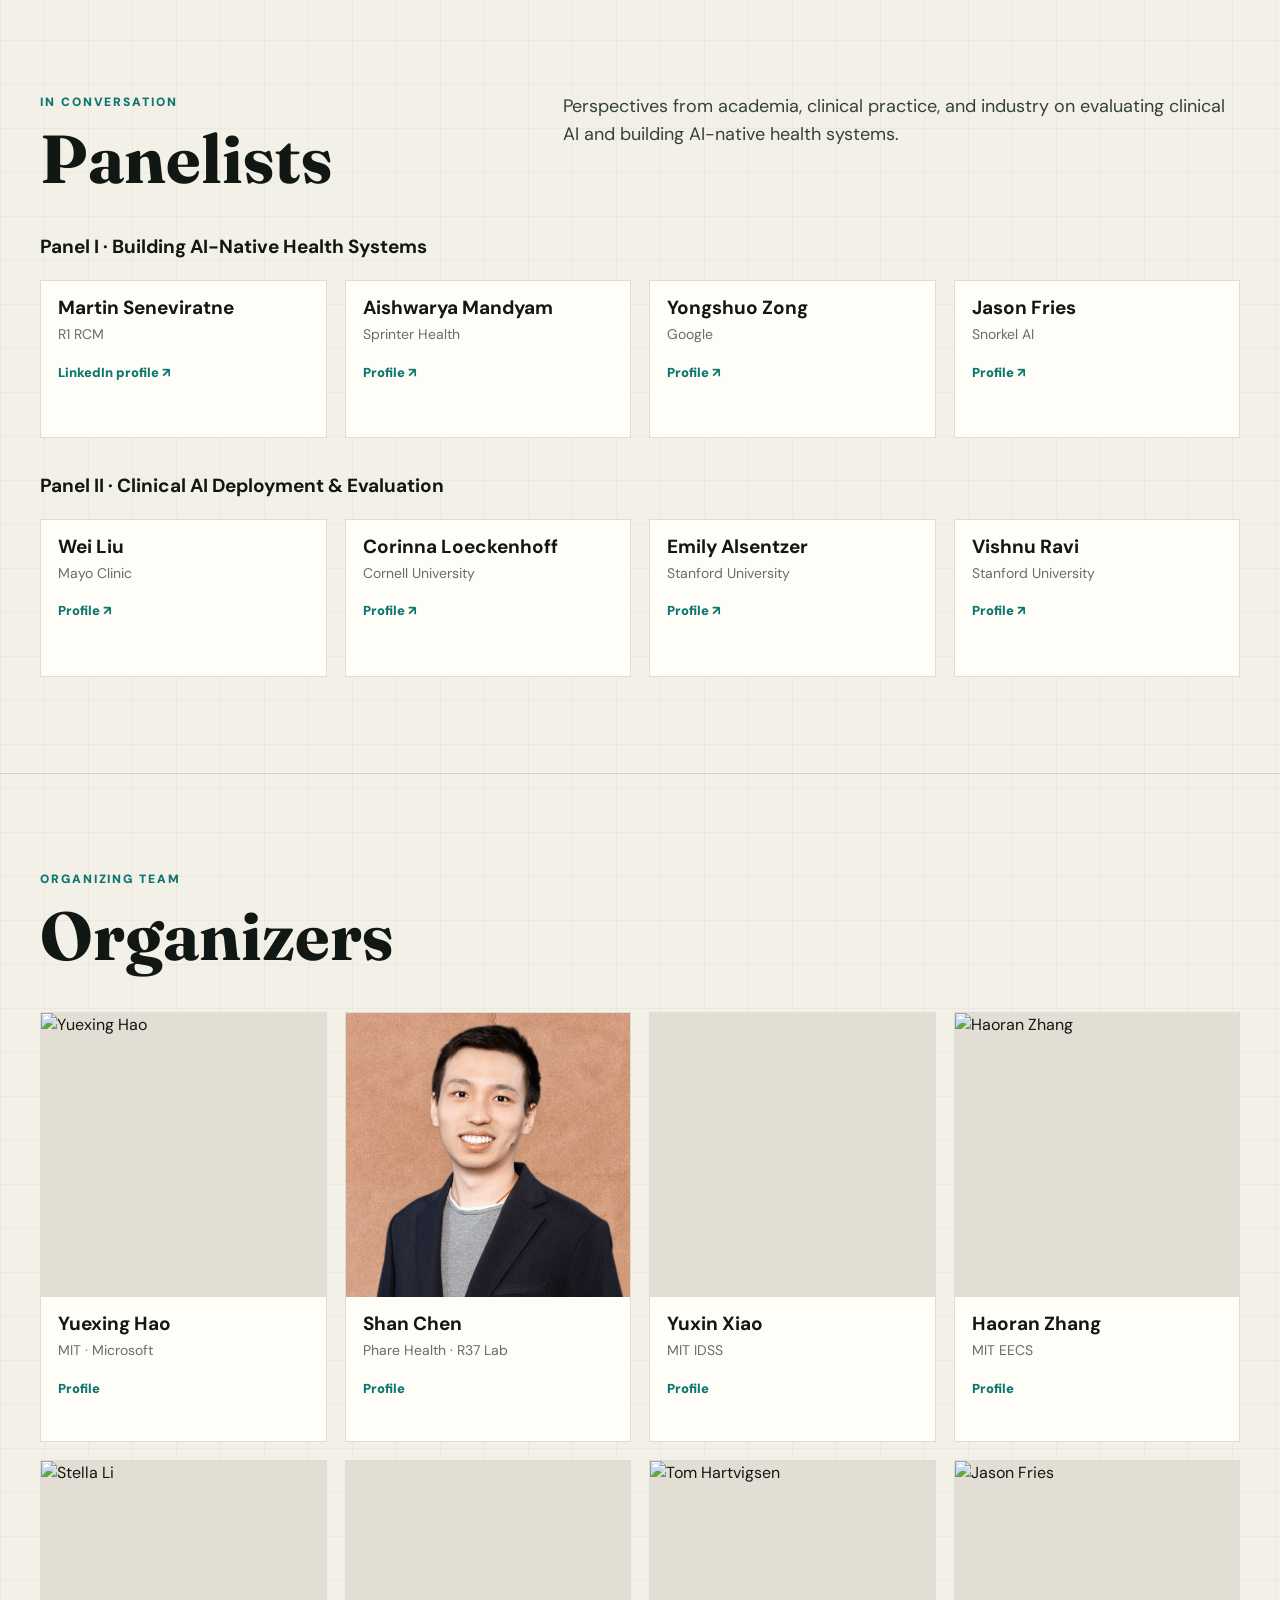
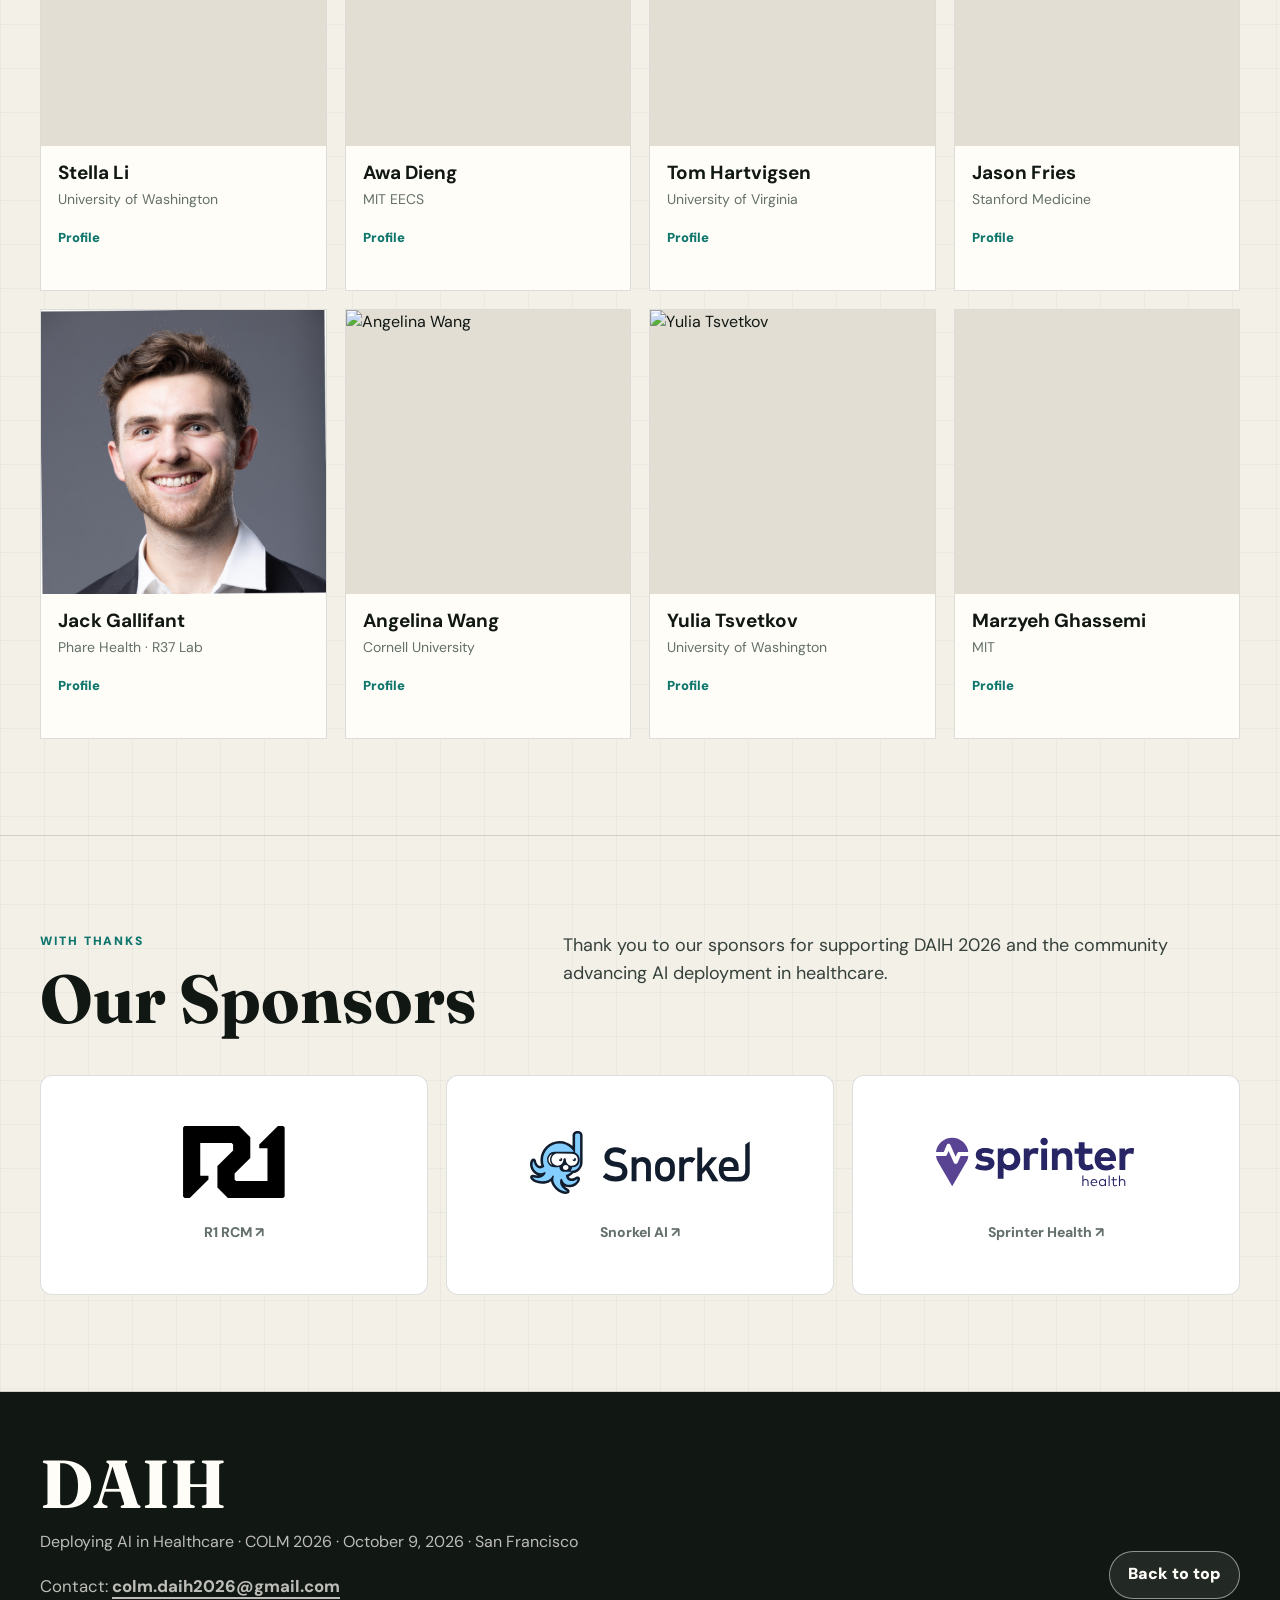
==== commit 399d0ddc: "Update index.html" ====
--- a/index.html
+++ b/index.html
@@ -207,7 +207,7 @@
               <div class="slot"><time>9:10 – 9:55</time><div><strong>Keynote: <a href="https://profiles.stanford.edu/sanmi-koyejo">Sanmi Koyejo</a></strong><span>Stanford University</span></div></div>
               <div class="slot"><time>9:55 – 10:30</time><div><strong>Invited Talk: <a href="https://www.medicine.wisc.edu/directory/afshar_majid">Majid Afshar</a></strong><span>University of Wisconsin–Madison</span></div></div>
               <div class="slot"><time>10:30 – 10:45</time><div><strong>Coffee Break</strong></div></div>
-              <div class="slot"><time>10:45 – 11:30</time><div><strong><a href="#panel-i">Panel: Building AI-Native Health Systems</a></strong></div></div>
+              <div class="slot"><time>10:45 – 11:30</time><div><strong><a href="#panel-i">Panel I: Building AI-Native Health Systems</a></strong></div></div>
               <div class="slot"><time>11:30 – 12:00</time><div><strong>Contributed Oral Session I</strong><span>3 × 8 min talk + 2 min Q&amp;A</span></div></div>
               <div class="slot"><time>12:00 – 1:00</time><div><strong>Lunch</strong></div></div>
             </div>
@@ -218,7 +218,7 @@
               <div class="slot"><time>2:15 – 3:30</time><div><strong>Poster Session</strong><span>All accepted posters with refreshments</span></div></div>
               <div class="slot"><time>3:30 – 3:45</time><div><strong>Coffee Break</strong></div></div>
               <div class="slot"><time>3:45 – 4:20</time><div><strong>Invited Talk: <a href="https://medschool.duke.edu/profile/monica-agrawal">Monica Agrawal</a></strong><span>Duke University</span></div></div>
-              <div class="slot"><time>4:20 – 5:05</time><div><strong><a href="#panel-ii">Panel: Clinical AI Deployment &amp; Evaluation</a></strong></div></div>
+              <div class="slot"><time>4:20 – 5:05</time><div><strong><a href="#panel-ii">Panel II: Clinical AI Deployment &amp; Evaluation</a></strong></div></div>
               <div class="slot"><time>5:05 – 5:30</time><div><strong>Awards, Closing Remarks</strong></div></div>
             </div>
           </div>
@@ -230,20 +230,20 @@
           <div class="section-head">
             <div><span class="label">In conversation</span><h2>Panelists</h2></div>
             <p>Perspectives from academia, clinical practice, and industry on evaluating clinical AI and building AI-native health systems.</p>
-          </div>
-          <h3 id="panel-i" class="panel-heading">Panel I · Clinical AI Deployment &amp; Evaluation</h3>
+          </div>          
+          <h3 id="panel-ii" class="panel-heading">Panel I · Building AI-Native Health Systems</h3>
+          <div class="people-grid">
+            <article class="person"><div class="person-body"><h3>Martin Seneviratne</h3><p>R1 RCM</p><a href="https://www.linkedin.com/in/mseneviratne" aria-label="Martin Seneviratne — LinkedIn profile">LinkedIn profile ↗</a></div></article>
+            <article class="person"><div class="person-body"><h3>Aishwarya Mandyam</h3><p>Sprinter Health</p><a href="https://aishwaryamandyam.com/" aria-label="Aishwarya Mandyam — Profile">Profile ↗</a></div></article>
+            <article class="person"><div class="person-body"><h3>Yongshuo Zong</h3><p>Google</p><a href="https://ys-zong.github.io/" aria-label="Yongshuo Zong — Profile">Profile ↗</a></div></article>
+            <article class="person"><div class="person-body"><h3>Jason Fries</h3><p>Snorkel AI</p><a href="https://profiles.stanford.edu/jason-fries" aria-label="Jason Fries — Profile">Profile ↗</a></div></article>
+          </div>
+          <h3 id="panel-i" class="panel-heading">Panel II · Clinical AI Deployment &amp; Evaluation</h3>
           <div class="people-grid">
             <article class="person"><div class="person-body"><h3>Wei Liu</h3><p>Mayo Clinic</p><a href="https://www.mayo.edu/research/faculty/liu-wei-ph-d/bio-20035095" aria-label="Wei Liu — Profile">Profile ↗</a></div></article>
             <article class="person"><div class="person-body"><h3>Corinna Loeckenhoff</h3><p>Cornell University</p><a href="https://psychology.cornell.edu/corinna-loeckenhoff" aria-label="Corinna Loeckenhoff — Profile">Profile ↗</a></div></article>
             <article class="person"><div class="person-body"><h3>Emily Alsentzer</h3><p>Stanford University</p><a href="https://emilyalsentzer.com/" aria-label="Emily Alsentzer — Profile">Profile ↗</a></div></article>
             <article class="person"><div class="person-body"><h3>Vishnu Ravi</h3><p>Stanford University</p><a href="https://profiles.stanford.edu/vishnu-ravi" aria-label="Vishnu Ravi — Profile">Profile ↗</a></div></article>
-          </div>
-          <h3 id="panel-ii" class="panel-heading">Panel II · Building AI-Native Health Systems</h3>
-          <div class="people-grid">
-            <article class="person"><div class="person-body"><h3>Martin Seneviratne</h3><p>R1 RCM</p><a href="https://www.linkedin.com/in/mseneviratne" aria-label="Martin Seneviratne — LinkedIn profile">LinkedIn profile ↗</a></div></article>
-            <article class="person"><div class="person-body"><h3>Aishwarya Mandyam</h3><p>Sprinter Health</p><a href="https://aishwaryamandyam.com/" aria-label="Aishwarya Mandyam — Profile">Profile ↗</a></div></article>
-            <article class="person"><div class="person-body"><h3>Yongshuo Zong</h3><p>Google</p><a href="https://ys-zong.github.io/" aria-label="Yongshuo Zong — Profile">Profile ↗</a></div></article>
-            <article class="person"><div class="person-body"><h3>Jason Fries</h3><p>Snorkel AI</p><a href="https://profiles.stanford.edu/jason-fries" aria-label="Jason Fries — Profile">Profile ↗</a></div></article>
           </div>
         </div>
       </section>
